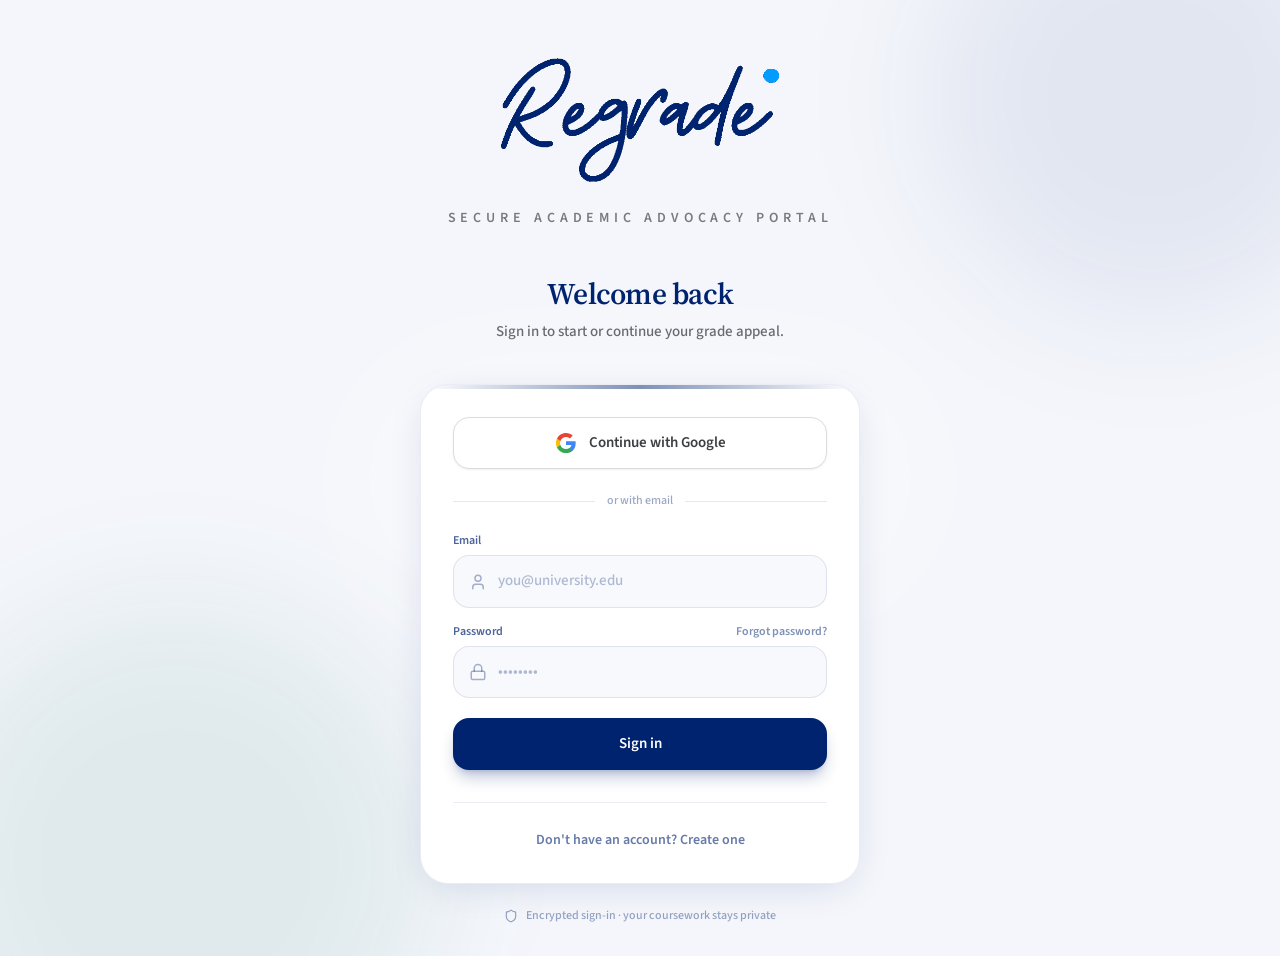
==== app/index.html @ b5bdaad6 "Deploy marketing site and app from Regrade_True (2026-06-03T03:43:25Z)" ====
<!doctype html>
<html lang="en">
  <head>
    <meta charset="UTF-8" />
    <meta name="viewport" content="width=device-width, initial-scale=1.0, viewport-fit=cover" />
    <meta name="theme-color" content="#0a1628" />
    <meta name="description" content="Regrade — upload graded work, analyze your appeal, and draft a professional grade appeal." />
    <link rel="icon" type="image/png" href="/favicon.png" />
    <link rel="apple-touch-icon" href="/apple-touch-icon.png" />
    <link rel="preconnect" href="https://fonts.googleapis.com" />
    <link rel="preconnect" href="https://fonts.gstatic.com" crossorigin />
    <title>Regrade App</title>
    <script type="module" crossorigin src="/assets/app-DPQEbxIW.js"></script>
    <link rel="modulepreload" crossorigin href="/assets/index.esm-BI2hndO1.js">
    <link rel="stylesheet" crossorigin href="/assets/app-drBRcx8N.css">
  </head>
  <body>
    <div id="root">
      <p style="margin: 24px; font-family: system-ui, sans-serif; color: #333">Loading Regrade…</p>
    </div>
  </body>
</html>
---- assets/app-drBRcx8N.css ----
@import"https://fonts.googleapis.com/css2?family=Source+Sans+3:ital,wght@0,400;0,500;0,600;0,700;1,400;1,500&family=Source+Serif+4:ital,wght@0,400;0,500;0,600;0,700;1,400;1,500&display=swap";/*! tailwindcss v4.2.4 | MIT License | https://tailwindcss.com */@layer properties{@supports ((-webkit-hyphens:none) and (not (margin-trim:inline))) or ((-moz-orient:inline) and (not (color:rgb(from red r g b)))){*,:before,:after,::backdrop{--tw-translate-x:0;--tw-translate-y:0;--tw-translate-z:0;--tw-scale-x:1;--tw-scale-y:1;--tw-scale-z:1;--tw-rotate-x:initial;--tw-rotate-y:initial;--tw-rotate-z:initial;--tw-skew-x:initial;--tw-skew-y:initial;--tw-space-y-reverse:0;--tw-divide-y-reverse:0;--tw-border-style:solid;--tw-gradient-position:initial;--tw-gradient-from:#0000;--tw-gradient-via:#0000;--tw-gradient-to:#0000;--tw-gradient-stops:initial;--tw-gradient-via-stops:initial;--tw-gradient-from-position:0%;--tw-gradient-via-position:50%;--tw-gradient-to-position:100%;--tw-leading:initial;--tw-font-weight:initial;--tw-tracking:initial;--tw-shadow:0 0 #0000;--tw-shadow-color:initial;--tw-shadow-alpha:100%;--tw-inset-shadow:0 0 #0000;--tw-inset-shadow-color:initial;--tw-inset-shadow-alpha:100%;--tw-ring-color:initial;--tw-ring-shadow:0 0 #0000;--tw-inset-ring-color:initial;--tw-inset-ring-shadow:0 0 #0000;--tw-ring-inset:initial;--tw-ring-offset-width:0px;--tw-ring-offset-color:#fff;--tw-ring-offset-shadow:0 0 #0000;--tw-blur:initial;--tw-brightness:initial;--tw-contrast:initial;--tw-grayscale:initial;--tw-hue-rotate:initial;--tw-invert:initial;--tw-opacity:initial;--tw-saturate:initial;--tw-sepia:initial;--tw-drop-shadow:initial;--tw-drop-shadow-color:initial;--tw-drop-shadow-alpha:100%;--tw-drop-shadow-size:initial;--tw-backdrop-blur:initial;--tw-backdrop-brightness:initial;--tw-backdrop-contrast:initial;--tw-backdrop-grayscale:initial;--tw-backdrop-hue-rotate:initial;--tw-backdrop-invert:initial;--tw-backdrop-opacity:initial;--tw-backdrop-saturate:initial;--tw-backdrop-sepia:initial;--tw-duration:initial}}}@layer theme{:root,:host{--font-sans:"Source Sans 3", "IBM Plex Sans", ui-sans-serif, system-ui, sans-serif;--font-serif:"Source Serif 4", "Source Sans 3", ui-serif, Georgia, serif;--font-mono:ui-monospace, SFMono-Regular, Menlo, Monaco, Consolas, "Liberation Mono", "Courier New", monospace;--color-red-50:oklch(97.1% .013 17.38);--color-red-100:oklch(93.6% .032 17.717);--color-red-500:oklch(63.7% .237 25.331);--color-red-600:oklch(57.7% .245 27.325);--color-red-700:oklch(50.5% .213 27.518);--color-red-900:oklch(39.6% .141 25.723);--color-amber-50:oklch(98.7% .022 95.277);--color-amber-100:oklch(96.2% .059 95.617);--color-amber-200:oklch(92.4% .12 95.746);--color-amber-400:oklch(82.8% .189 84.429);--color-amber-700:oklch(55.5% .163 48.998);--color-amber-800:oklch(47.3% .137 46.201);--color-amber-950:oklch(27.9% .077 45.635);--color-green-500:oklch(72.3% .219 149.579);--color-green-700:oklch(52.7% .154 150.069);--color-emerald-50:oklch(97.9% .021 166.113);--color-emerald-100:oklch(95% .052 163.051);--color-emerald-600:oklch(59.6% .145 163.225);--color-emerald-800:oklch(43.2% .095 166.913);--color-sky-500:oklch(68.5% .169 237.323);--color-blue-600:oklch(54.6% .245 262.881);--color-violet-600:oklch(54.1% .281 293.009);--color-purple-500:oklch(62.7% .265 303.9);--color-black:#000;--color-white:#fff;--spacing:.25rem;--container-sm:24rem;--container-md:28rem;--container-lg:32rem;--container-xl:36rem;--container-2xl:42rem;--container-3xl:48rem;--container-4xl:56rem;--container-5xl:64rem;--container-6xl:72rem;--container-7xl:80rem;--text-xs:.75rem;--text-xs--line-height:calc(1 / .75);--text-sm:.875rem;--text-sm--line-height:calc(1.25 / .875);--text-base:1rem;--text-base--line-height: 1.5 ;--text-lg:1.125rem;--text-lg--line-height:calc(1.75 / 1.125);--text-xl:1.25rem;--text-xl--line-height:calc(1.75 / 1.25);--text-2xl:1.5rem;--text-2xl--line-height:calc(2 / 1.5);--text-3xl:1.875rem;--text-3xl--line-height: 1.2 ;--text-4xl:2.25rem;--text-4xl--line-height:calc(2.5 / 2.25);--text-5xl:3rem;--text-5xl--line-height:1;--text-6xl:3.75rem;--text-6xl--line-height:1;--text-7xl:4.5rem;--text-7xl--line-height:1;--text-8xl:6rem;--text-8xl--line-height:1;--text-9xl:8rem;--text-9xl--line-height:1;--font-weight-normal:400;--font-weight-medium:500;--font-weight-semibold:600;--font-weight-bold:700;--font-weight-black:900;--tracking-tighter:-.05em;--tracking-tight:-.025em;--tracking-wide:.025em;--tracking-wider:.05em;--tracking-widest:.1em;--leading-tight:1.25;--leading-snug:1.375;--leading-relaxed:1.625;--radius-sm:.25rem;--radius-md:.375rem;--radius-lg:.5rem;--radius-xl:1rem;--radius-2xl:1.5rem;--radius-3xl:2.25rem;--animate-spin:spin 1s linear infinite;--animate-pulse:pulse 2s cubic-bezier(.4, 0, .6, 1) infinite;--animate-bounce:bounce 1s infinite;--blur-sm:8px;--blur-xl:24px;--blur-2xl:40px;--blur-3xl:64px;--default-transition-duration:.15s;--default-transition-timing-function:cubic-bezier(.4, 0, .2, 1);--default-font-family:var(--font-sans);--default-mono-font-family:var(--font-mono);--color-primary:#00236f;--color-secondary:#006c49;--color-surface:#fdfcf7;--color-on-surface:#1a1c1e;--color-on-surface-variant:#44474e}}@layer base{*,:after,:before,::backdrop{box-sizing:border-box;border:0 solid;margin:0;padding:0}::file-selector-button{box-sizing:border-box;border:0 solid;margin:0;padding:0}html,:host{-webkit-text-size-adjust:100%;-moz-tab-size:4;-o-tab-size:4;tab-size:4;line-height:1.5;font-family:var(--default-font-family,ui-sans-serif, system-ui, sans-serif, "Apple Color Emoji", "Segoe UI Emoji", "Segoe UI Symbol", "Noto Color Emoji");font-feature-settings:var(--default-font-feature-settings,normal);font-variation-settings:var(--default-font-variation-settings,normal);-webkit-tap-highlight-color:transparent}hr{height:0;color:inherit;border-top-width:1px}abbr:where([title]){-webkit-text-decoration:underline dotted;text-decoration:underline dotted}h1,h2,h3,h4,h5,h6{font-size:inherit;font-weight:inherit}a{color:inherit;-webkit-text-decoration:inherit;text-decoration:inherit}b,strong{font-weight:bolder}code,kbd,samp,pre{font-family:var(--default-mono-font-family,ui-monospace, SFMono-Regular, Menlo, Monaco, Consolas, "Liberation Mono", "Courier New", monospace);font-feature-settings:var(--default-mono-font-feature-settings,normal);font-variation-settings:var(--default-mono-font-variation-settings,normal);font-size:1em}small{font-size:80%}sub,sup{vertical-align:baseline;font-size:75%;line-height:0;position:relative}sub{bottom:-.25em}sup{top:-.5em}table{text-indent:0;border-color:inherit;border-collapse:collapse}:-moz-focusring{outline:auto}progress{vertical-align:baseline}summary{display:list-item}ol,ul,menu{list-style:none}img,svg,video,canvas,audio,iframe,embed,object{vertical-align:middle;display:block}img,video{max-width:100%;height:auto}button,input,select,optgroup,textarea{font:inherit;font-feature-settings:inherit;font-variation-settings:inherit;letter-spacing:inherit;color:inherit;opacity:1;background-color:#0000;border-radius:0}::file-selector-button{font:inherit;font-feature-settings:inherit;font-variation-settings:inherit;letter-spacing:inherit;color:inherit;opacity:1;background-color:#0000;border-radius:0}:where(select:is([multiple],[size])) optgroup{font-weight:bolder}:where(select:is([multiple],[size])) optgroup option{padding-inline-start:20px}::file-selector-button{margin-inline-end:4px}::-moz-placeholder{opacity:1}::placeholder{opacity:1}@supports (not (-webkit-appearance:-apple-pay-button)) or (contain-intrinsic-size:1px){::-moz-placeholder{color:currentColor}::placeholder{color:currentColor}@supports (color:color-mix(in lab,red,red)){::-moz-placeholder{color:color-mix(in oklab,currentcolor 50%,transparent)}::placeholder{color:color-mix(in oklab,currentcolor 50%,transparent)}}}textarea{resize:vertical}::-webkit-search-decoration{-webkit-appearance:none}::-webkit-date-and-time-value{min-height:1lh;text-align:inherit}::-webkit-datetime-edit{display:inline-flex}::-webkit-datetime-edit-fields-wrapper{padding:0}::-webkit-datetime-edit{padding-block:0}::-webkit-datetime-edit-year-field{padding-block:0}::-webkit-datetime-edit-month-field{padding-block:0}::-webkit-datetime-edit-day-field{padding-block:0}::-webkit-datetime-edit-hour-field{padding-block:0}::-webkit-datetime-edit-minute-field{padding-block:0}::-webkit-datetime-edit-second-field{padding-block:0}::-webkit-datetime-edit-millisecond-field{padding-block:0}::-webkit-datetime-edit-meridiem-field{padding-block:0}::-webkit-calendar-picker-indicator{line-height:1}:-moz-ui-invalid{box-shadow:none}button,input:where([type=button],[type=reset],[type=submit]){-webkit-appearance:button;-moz-appearance:button;appearance:button}::file-selector-button{-webkit-appearance:button;-moz-appearance:button;appearance:button}::-webkit-inner-spin-button{height:auto}::-webkit-outer-spin-button{height:auto}[hidden]:where(:not([hidden=until-found])){display:none!important}body{background-color:var(--color-surface);font-family:var(--font-sans);--tw-font-weight:var(--font-weight-medium);font-size:15px;font-weight:var(--font-weight-medium);color:var(--color-on-surface);-webkit-font-smoothing:antialiased;-moz-osx-font-smoothing:grayscale}body ::-moz-selection{background-color:#00236f1a}body ::selection{background-color:#00236f1a}@supports (color:color-mix(in lab,red,red)){body ::-moz-selection{background-color:color-mix(in oklab,var(--color-primary) 10%,transparent)}body ::selection{background-color:color-mix(in oklab,var(--color-primary) 10%,transparent)}}body::-moz-selection{background-color:#00236f1a}body::selection{background-color:#00236f1a}@supports (color:color-mix(in lab,red,red)){body::-moz-selection{background-color:color-mix(in oklab,var(--color-primary) 10%,transparent)}body::selection{background-color:color-mix(in oklab,var(--color-primary) 10%,transparent)}}@media(min-width:40rem){body{font-size:var(--text-base);line-height:var(--tw-leading,var(--text-base--line-height))}}body{font-feature-settings:"kern" 1,"liga" 1}h1,h2,h3,h4,h5,h6{font-family:var(--font-serif);--tw-font-weight:var(--font-weight-semibold);font-weight:var(--font-weight-semibold);--tw-tracking:var(--tracking-tight);letter-spacing:var(--tracking-tight);color:var(--color-primary);font-feature-settings:"kern" 1,"liga" 1,"lnum" 1}strong{--tw-font-weight:var(--font-weight-semibold);font-weight:var(--font-weight-semibold)}}@layer components{.glass-panel{border-style:var(--tw-border-style);border-width:1px;border-color:#00236f0d}@supports (color:color-mix(in lab,red,red)){.glass-panel{border-color:color-mix(in oklab,var(--color-primary) 5%,transparent)}}.glass-panel{background-color:#fffc}@supports (color:color-mix(in lab,red,red)){.glass-panel{background-color:color-mix(in oklab,var(--color-white) 80%,transparent)}}.glass-panel{--tw-shadow:0 8px 32px -4px var(--tw-shadow-color,#00236f14);box-shadow:var(--tw-inset-shadow),var(--tw-inset-ring-shadow),var(--tw-ring-offset-shadow),var(--tw-ring-shadow),var(--tw-shadow);--tw-backdrop-blur:blur(var(--blur-2xl));-webkit-backdrop-filter:var(--tw-backdrop-blur,) var(--tw-backdrop-brightness,) var(--tw-backdrop-contrast,) var(--tw-backdrop-grayscale,) var(--tw-backdrop-hue-rotate,) var(--tw-backdrop-invert,) var(--tw-backdrop-opacity,) var(--tw-backdrop-saturate,) var(--tw-backdrop-sepia,);backdrop-filter:var(--tw-backdrop-blur,) var(--tw-backdrop-brightness,) var(--tw-backdrop-contrast,) var(--tw-backdrop-grayscale,) var(--tw-backdrop-hue-rotate,) var(--tw-backdrop-invert,) var(--tw-backdrop-opacity,) var(--tw-backdrop-saturate,) var(--tw-backdrop-sepia,)}.institutional-border{border-block-style:var(--tw-border-style);border-block-width:1px;border-color:color-mix(in oklab,var(--color-primary) 10%,transparent);--tw-gradient-position:to right in oklab;background-image:linear-gradient(var(--tw-gradient-stops));--tw-gradient-from:transparent;--tw-gradient-via:color-mix(in oklab, var(--color-primary) 5%, transparent);--tw-gradient-via-stops:var(--tw-gradient-position), var(--tw-gradient-from) var(--tw-gradient-from-position), var(--tw-gradient-via) var(--tw-gradient-via-position), var(--tw-gradient-to) var(--tw-gradient-to-position);--tw-gradient-stops:var(--tw-gradient-via-stops,var(--tw-gradient-position), var(--tw-gradient-from) var(--tw-gradient-from-position), var(--tw-gradient-to) var(--tw-gradient-to-position));--tw-gradient-to:transparent}.paper-texture{background-image:url("data:image/svg+xml,%3Csvg xmlns='http://www.w3.org/2000/svg' width='100' height='100' viewBox='0 0 100 100'%3E%3Cfilter id='noise'%3E%3CfeTurbulence type='fractalNoise' baseFrequency='0.8' numOctaves='3' stitchTiles='stitch'/%3E%3C/filter%3E%3Crect width='100' height='100' filter='url(%23noise)' opacity='0.02'/%3E%3C/svg%3E")}.type-label{font-family:var(--font-sans);--tw-font-weight:var(--font-weight-semibold);font-weight:var(--font-weight-semibold);--tw-tracking:.22em;letter-spacing:.22em;color:#00236f8c}@supports (color:color-mix(in lab,red,red)){.type-label{color:color-mix(in oklab,var(--color-primary) 55%,transparent)}}.type-label{text-transform:uppercase}.type-display{font-family:var(--font-serif);--tw-font-weight:var(--font-weight-semibold);font-weight:var(--font-weight-semibold);--tw-tracking:var(--tracking-tight);letter-spacing:var(--tracking-tight);color:var(--color-primary)}.type-body{font-family:var(--font-sans);--tw-leading:var(--leading-relaxed);line-height:var(--leading-relaxed);--tw-font-weight:var(--font-weight-medium);font-weight:var(--font-weight-medium);color:var(--color-on-surface-variant)}.type-headline{font-family:var(--font-serif);--tw-font-weight:var(--font-weight-semibold);font-weight:var(--font-weight-semibold);--tw-tracking:var(--tracking-tight);letter-spacing:var(--tracking-tight);color:var(--color-primary)}}@layer utilities{.pointer-events-none{pointer-events:none}.visible{visibility:visible}.absolute{position:absolute}.fixed{position:fixed}.relative{position:relative}.static{position:static}.sticky{position:sticky}.inset-0{inset:calc(var(--spacing) * 0)}.inset-x-0{inset-inline:calc(var(--spacing) * 0)}.start{inset-inline-start:var(--spacing)}.end{inset-inline-end:var(--spacing)}.-top-24{top:calc(var(--spacing) * -24)}.-top-32{top:calc(var(--spacing) * -32)}.-top-40{top:calc(var(--spacing) * -40)}.-top-\[6px\]{top:-6px}.top-0{top:calc(var(--spacing) * 0)}.top-1{top:calc(var(--spacing) * 1)}.top-1\.5{top:calc(var(--spacing) * 1.5)}.top-1\/2{top:50%}.top-4{top:calc(var(--spacing) * 4)}.top-24{top:calc(var(--spacing) * 24)}.top-28{top:calc(var(--spacing) * 28)}.-right-2{right:calc(var(--spacing) * -2)}.-right-4{right:calc(var(--spacing) * -4)}.-right-24{right:calc(var(--spacing) * -24)}.-right-40{right:calc(var(--spacing) * -40)}.right-0{right:calc(var(--spacing) * 0)}.right-2{right:calc(var(--spacing) * 2)}.right-4{right:calc(var(--spacing) * 4)}.right-6{right:calc(var(--spacing) * 6)}.-bottom-1{bottom:calc(var(--spacing) * -1)}.-bottom-4{bottom:calc(var(--spacing) * -4)}.-bottom-16{bottom:calc(var(--spacing) * -16)}.-bottom-40{bottom:calc(var(--spacing) * -40)}.bottom-0{bottom:calc(var(--spacing) * 0)}.bottom-4{bottom:calc(var(--spacing) * 4)}.bottom-6{bottom:calc(var(--spacing) * 6)}.bottom-16{bottom:calc(var(--spacing) * 16)}.bottom-24{bottom:calc(var(--spacing) * 24)}.-left-16{left:calc(var(--spacing) * -16)}.-left-20{left:calc(var(--spacing) * -20)}.-left-\[43px\]{left:-43px}.-left-\[76px\]{left:-76px}.left-0{left:calc(var(--spacing) * 0)}.left-1\/2{left:50%}.left-4{left:calc(var(--spacing) * 4)}.left-6{left:calc(var(--spacing) * 6)}.left-\[-32px\]{left:-32px}.left-\[15px\]{left:15px}.-z-0{z-index:-0}.z-10{z-index:10}.z-20{z-index:20}.z-40{z-index:40}.z-50{z-index:50}.container{width:100%}@media(min-width:40rem){.container{max-width:40rem}}@media(min-width:48rem){.container{max-width:48rem}}@media(min-width:64rem){.container{max-width:64rem}}@media(min-width:80rem){.container{max-width:80rem}}@media(min-width:96rem){.container{max-width:96rem}}.-mx-2{margin-inline:calc(var(--spacing) * -2)}.mx-1{margin-inline:calc(var(--spacing) * 1)}.mx-auto{margin-inline:auto}.mt-0\.5{margin-top:calc(var(--spacing) * .5)}.mt-1{margin-top:calc(var(--spacing) * 1)}.mt-2{margin-top:calc(var(--spacing) * 2)}.mt-3{margin-top:calc(var(--spacing) * 3)}.mt-4{margin-top:calc(var(--spacing) * 4)}.mt-6{margin-top:calc(var(--spacing) * 6)}.mt-8{margin-top:calc(var(--spacing) * 8)}.mt-16{margin-top:calc(var(--spacing) * 16)}.mt-24{margin-top:calc(var(--spacing) * 24)}.mt-\[1px\]{margin-top:1px}.mb-0\.5{margin-bottom:calc(var(--spacing) * .5)}.mb-1{margin-bottom:calc(var(--spacing) * 1)}.mb-1\.5{margin-bottom:calc(var(--spacing) * 1.5)}.mb-2{margin-bottom:calc(var(--spacing) * 2)}.mb-3{margin-bottom:calc(var(--spacing) * 3)}.mb-4{margin-bottom:calc(var(--spacing) * 4)}.mb-5{margin-bottom:calc(var(--spacing) * 5)}.mb-6{margin-bottom:calc(var(--spacing) * 6)}.mb-8{margin-bottom:calc(var(--spacing) * 8)}.mb-10{margin-bottom:calc(var(--spacing) * 10)}.mb-16{margin-bottom:calc(var(--spacing) * 16)}.mb-20{margin-bottom:calc(var(--spacing) * 20)}.-ml-1{margin-left:calc(var(--spacing) * -1)}.-ml-2{margin-left:calc(var(--spacing) * -2)}.ml-1{margin-left:calc(var(--spacing) * 1)}.ml-4{margin-left:calc(var(--spacing) * 4)}.ml-8{margin-left:calc(var(--spacing) * 8)}.block{display:block}.contents{display:contents}.flex{display:flex}.grid{display:grid}.hidden{display:none}.inline{display:inline}.inline-block{display:inline-block}.inline-flex{display:inline-flex}.table{display:table}.aspect-\[2\/1\]{aspect-ratio:2}.aspect-\[4\/3\]{aspect-ratio:4/3}.h-0\.5{height:calc(var(--spacing) * .5)}.h-1{height:calc(var(--spacing) * 1)}.h-1\.5{height:calc(var(--spacing) * 1.5)}.h-2{height:calc(var(--spacing) * 2)}.h-4{height:calc(var(--spacing) * 4)}.h-5{height:calc(var(--spacing) * 5)}.h-6{height:calc(var(--spacing) * 6)}.h-7{height:calc(var(--spacing) * 7)}.h-8{height:calc(var(--spacing) * 8)}.h-9{height:calc(var(--spacing) * 9)}.h-11{height:calc(var(--spacing) * 11)}.h-12{height:calc(var(--spacing) * 12)}.h-14{height:calc(var(--spacing) * 14)}.h-40{height:calc(var(--spacing) * 40)}.h-48{height:calc(var(--spacing) * 48)}.h-56{height:calc(var(--spacing) * 56)}.h-64{height:calc(var(--spacing) * 64)}.h-\[4px\]{height:4px}.h-\[28rem\]{height:28rem}.h-\[32rem\]{height:32rem}.h-\[44rem\]{height:44rem}.h-\[100dvh\]{height:100dvh}.h-auto{height:auto}.h-fit{height:-moz-fit-content;height:fit-content}.h-full{height:100%}.h-px{height:1px}.max-h-32{max-height:calc(var(--spacing) * 32)}.max-h-48{max-height:calc(var(--spacing) * 48)}.max-h-56{max-height:calc(var(--spacing) * 56)}.min-h-0{min-height:calc(var(--spacing) * 0)}.min-h-\[3\.25rem\]{min-height:3.25rem}.min-h-\[4\.75rem\]{min-height:4.75rem}.min-h-\[44px\]{min-height:44px}.min-h-\[52px\]{min-height:52px}.min-h-\[1200px\]{min-height:1200px}.min-h-screen{min-height:100vh}.w-1\.5{width:calc(var(--spacing) * 1.5)}.w-1\/2{width:50%}.w-2{width:calc(var(--spacing) * 2)}.w-4{width:calc(var(--spacing) * 4)}.w-5{width:calc(var(--spacing) * 5)}.w-6{width:calc(var(--spacing) * 6)}.w-7{width:calc(var(--spacing) * 7)}.w-8{width:calc(var(--spacing) * 8)}.w-9{width:calc(var(--spacing) * 9)}.w-11{width:calc(var(--spacing) * 11)}.w-12{width:calc(var(--spacing) * 12)}.w-32{width:calc(var(--spacing) * 32)}.w-48{width:calc(var(--spacing) * 48)}.w-56{width:calc(var(--spacing) * 56)}.w-64{width:calc(var(--spacing) * 64)}.w-\[1px\]{width:1px}.w-\[2px\]{width:2px}.w-\[20rem\]{width:20rem}.w-\[28rem\]{width:28rem}.w-\[32rem\]{width:32rem}.w-\[44px\]{width:44px}.w-\[44rem\]{width:44rem}.w-\[60\%\]{width:60%}.w-\[min\(100\%\,36rem\)\]{width:min(100%,36rem)}.w-auto{width:auto}.w-full{width:100%}.w-px{width:1px}.max-w-2xl{max-width:var(--container-2xl)}.max-w-3xl{max-width:var(--container-3xl)}.max-w-4xl{max-width:var(--container-4xl)}.max-w-5xl{max-width:var(--container-5xl)}.max-w-6xl{max-width:var(--container-6xl)}.max-w-7xl{max-width:var(--container-7xl)}.max-w-\[88\%\]{max-width:88%}.max-w-\[440px\]{max-width:440px}.max-w-\[min\(100\%\,24rem\)\]{max-width:min(100%,24rem)}.max-w-\[min\(100\%\,40rem\)\]{max-width:min(100%,40rem)}.max-w-full{max-width:100%}.max-w-lg{max-width:var(--container-lg)}.max-w-md{max-width:var(--container-md)}.max-w-sm{max-width:var(--container-sm)}.max-w-xl{max-width:var(--container-xl)}.min-w-0{min-width:calc(var(--spacing) * 0)}.min-w-\[44px\]{min-width:44px}.min-w-\[70px\]{min-width:70px}.min-w-max{min-width:-moz-max-content;min-width:max-content}.flex-1{flex:1}.flex-shrink-0{flex-shrink:0}.shrink{flex-shrink:1}.shrink-0{flex-shrink:0}.flex-grow,.grow{flex-grow:1}.-translate-x-1\/2{--tw-translate-x: -50% ;translate:var(--tw-translate-x) var(--tw-translate-y)}.-translate-y-1\/2{--tw-translate-y: -50% ;translate:var(--tw-translate-x) var(--tw-translate-y)}.translate-y-\[-2px\]{--tw-translate-y:-2px;translate:var(--tw-translate-x) var(--tw-translate-y)}.scale-110{--tw-scale-x:110%;--tw-scale-y:110%;--tw-scale-z:110%;scale:var(--tw-scale-x) var(--tw-scale-y)}.scale-150{--tw-scale-x:150%;--tw-scale-y:150%;--tw-scale-z:150%;scale:var(--tw-scale-x) var(--tw-scale-y)}.rotate-180{rotate:180deg}.transform{transform:var(--tw-rotate-x,) var(--tw-rotate-y,) var(--tw-rotate-z,) var(--tw-skew-x,) var(--tw-skew-y,)}.animate-bounce{animation:var(--animate-bounce)}.animate-pulse{animation:var(--animate-pulse)}.animate-spin{animation:var(--animate-spin)}.cursor-pointer{cursor:pointer}.resize{resize:both}.resize-y{resize:vertical}.list-inside{list-style-position:inside}.list-decimal{list-style-type:decimal}.list-disc{list-style-type:disc}.list-none{list-style-type:none}.grid-cols-1{grid-template-columns:repeat(1,minmax(0,1fr))}.grid-cols-2{grid-template-columns:repeat(2,minmax(0,1fr))}.flex-col{flex-direction:column}.flex-wrap{flex-wrap:wrap}.\!items-center{align-items:center!important}.items-baseline{align-items:baseline}.items-center{align-items:center}.items-end{align-items:flex-end}.items-start{align-items:flex-start}.items-stretch{align-items:stretch}.justify-around{justify-content:space-around}.justify-between{justify-content:space-between}.justify-center{justify-content:center}.justify-end{justify-content:flex-end}.gap-1{gap:calc(var(--spacing) * 1)}.gap-1\.5{gap:calc(var(--spacing) * 1.5)}.gap-2{gap:calc(var(--spacing) * 2)}.gap-3{gap:calc(var(--spacing) * 3)}.gap-4{gap:calc(var(--spacing) * 4)}.gap-6{gap:calc(var(--spacing) * 6)}.gap-8{gap:calc(var(--spacing) * 8)}.gap-10{gap:calc(var(--spacing) * 10)}.gap-12{gap:calc(var(--spacing) * 12)}.gap-16{gap:calc(var(--spacing) * 16)}.gap-20{gap:calc(var(--spacing) * 20)}.gap-24{gap:calc(var(--spacing) * 24)}:where(.space-y-1>:not(:last-child)){--tw-space-y-reverse:0;margin-block-start:calc(calc(var(--spacing) * 1) * var(--tw-space-y-reverse));margin-block-end:calc(calc(var(--spacing) * 1) * calc(1 - var(--tw-space-y-reverse)))}:where(.space-y-2>:not(:last-child)){--tw-space-y-reverse:0;margin-block-start:calc(calc(var(--spacing) * 2) * var(--tw-space-y-reverse));margin-block-end:calc(calc(var(--spacing) * 2) * calc(1 - var(--tw-space-y-reverse)))}:where(.space-y-3>:not(:last-child)){--tw-space-y-reverse:0;margin-block-start:calc(calc(var(--spacing) * 3) * var(--tw-space-y-reverse));margin-block-end:calc(calc(var(--spacing) * 3) * calc(1 - var(--tw-space-y-reverse)))}:where(.space-y-4>:not(:last-child)){--tw-space-y-reverse:0;margin-block-start:calc(calc(var(--spacing) * 4) * var(--tw-space-y-reverse));margin-block-end:calc(calc(var(--spacing) * 4) * calc(1 - var(--tw-space-y-reverse)))}:where(.space-y-5>:not(:last-child)){--tw-space-y-reverse:0;margin-block-start:calc(calc(var(--spacing) * 5) * var(--tw-space-y-reverse));margin-block-end:calc(calc(var(--spacing) * 5) * calc(1 - var(--tw-space-y-reverse)))}:where(.space-y-6>:not(:last-child)){--tw-space-y-reverse:0;margin-block-start:calc(calc(var(--spacing) * 6) * var(--tw-space-y-reverse));margin-block-end:calc(calc(var(--spacing) * 6) * calc(1 - var(--tw-space-y-reverse)))}:where(.space-y-7>:not(:last-child)){--tw-space-y-reverse:0;margin-block-start:calc(calc(var(--spacing) * 7) * var(--tw-space-y-reverse));margin-block-end:calc(calc(var(--spacing) * 7) * calc(1 - var(--tw-space-y-reverse)))}:where(.space-y-8>:not(:last-child)){--tw-space-y-reverse:0;margin-block-start:calc(calc(var(--spacing) * 8) * var(--tw-space-y-reverse));margin-block-end:calc(calc(var(--spacing) * 8) * calc(1 - var(--tw-space-y-reverse)))}:where(.space-y-10>:not(:last-child)){--tw-space-y-reverse:0;margin-block-start:calc(calc(var(--spacing) * 10) * var(--tw-space-y-reverse));margin-block-end:calc(calc(var(--spacing) * 10) * calc(1 - var(--tw-space-y-reverse)))}:where(.space-y-12>:not(:last-child)){--tw-space-y-reverse:0;margin-block-start:calc(calc(var(--spacing) * 12) * var(--tw-space-y-reverse));margin-block-end:calc(calc(var(--spacing) * 12) * calc(1 - var(--tw-space-y-reverse)))}:where(.space-y-16>:not(:last-child)){--tw-space-y-reverse:0;margin-block-start:calc(calc(var(--spacing) * 16) * var(--tw-space-y-reverse));margin-block-end:calc(calc(var(--spacing) * 16) * calc(1 - var(--tw-space-y-reverse)))}:where(.space-y-24>:not(:last-child)){--tw-space-y-reverse:0;margin-block-start:calc(calc(var(--spacing) * 24) * var(--tw-space-y-reverse));margin-block-end:calc(calc(var(--spacing) * 24) * calc(1 - var(--tw-space-y-reverse)))}:where(.space-y-32>:not(:last-child)){--tw-space-y-reverse:0;margin-block-start:calc(calc(var(--spacing) * 32) * var(--tw-space-y-reverse));margin-block-end:calc(calc(var(--spacing) * 32) * calc(1 - var(--tw-space-y-reverse)))}:where(.divide-y>:not(:last-child)){--tw-divide-y-reverse:0;border-bottom-style:var(--tw-border-style);border-top-style:var(--tw-border-style);border-top-width:calc(1px * var(--tw-divide-y-reverse));border-bottom-width:calc(1px * calc(1 - var(--tw-divide-y-reverse)))}:where(.divide-primary\/5>:not(:last-child)){border-color:#00236f0d}@supports (color:color-mix(in lab,red,red)){:where(.divide-primary\/5>:not(:last-child)){border-color:color-mix(in oklab,var(--color-primary) 5%,transparent)}}:where(.divide-primary\/10>:not(:last-child)){border-color:#00236f1a}@supports (color:color-mix(in lab,red,red)){:where(.divide-primary\/10>:not(:last-child)){border-color:color-mix(in oklab,var(--color-primary) 10%,transparent)}}.self-start{align-self:flex-start}.truncate{text-overflow:ellipsis;white-space:nowrap;overflow:hidden}.overflow-hidden{overflow:hidden}.overflow-x-auto{overflow-x:auto}.overflow-y-auto{overflow-y:auto}.overscroll-contain{overscroll-behavior:contain}.rounded{border-radius:.25rem}.rounded-2xl{border-radius:var(--radius-2xl)}.rounded-3xl{border-radius:var(--radius-3xl)}.rounded-\[1\.25rem\]{border-radius:1.25rem}.rounded-\[1\.75rem\]{border-radius:1.75rem}.rounded-\[2\.5rem\]{border-radius:2.5rem}.rounded-\[2rem\]{border-radius:2rem}.rounded-\[3\.5rem\]{border-radius:3.5rem}.rounded-\[3rem\]{border-radius:3rem}.rounded-\[4rem\]{border-radius:4rem}.rounded-\[5rem\]{border-radius:5rem}.rounded-full{border-radius:3.40282e38px}.rounded-lg{border-radius:var(--radius-lg)}.rounded-sm{border-radius:var(--radius-sm)}.rounded-xl{border-radius:var(--radius-xl)}.rounded-br-md{border-bottom-right-radius:var(--radius-md)}.border{border-style:var(--tw-border-style);border-width:1px}.border-2{border-style:var(--tw-border-style);border-width:2px}.border-4{border-style:var(--tw-border-style);border-width:4px}.border-t{border-top-style:var(--tw-border-style);border-top-width:1px}.border-b{border-bottom-style:var(--tw-border-style);border-bottom-width:1px}.border-b-2{border-bottom-style:var(--tw-border-style);border-bottom-width:2px}.border-l{border-left-style:var(--tw-border-style);border-left-width:1px}.border-l-4{border-left-style:var(--tw-border-style);border-left-width:4px}.border-dashed{--tw-border-style:dashed;border-style:dashed}.border-\[\#dadce0\]{border-color:#dadce0}.border-amber-200\/60{border-color:#fee68599}@supports (color:color-mix(in lab,red,red)){.border-amber-200\/60{border-color:color-mix(in oklab,var(--color-amber-200) 60%,transparent)}}.border-amber-200\/70{border-color:#fee685b3}@supports (color:color-mix(in lab,red,red)){.border-amber-200\/70{border-color:color-mix(in oklab,var(--color-amber-200) 70%,transparent)}}.border-amber-200\/80{border-color:#fee685cc}@supports (color:color-mix(in lab,red,red)){.border-amber-200\/80{border-color:color-mix(in oklab,var(--color-amber-200) 80%,transparent)}}.border-amber-400\/80{border-color:#fcbb00cc}@supports (color:color-mix(in lab,red,red)){.border-amber-400\/80{border-color:color-mix(in oklab,var(--color-amber-400) 80%,transparent)}}.border-black\/\[0\.06\]{border-color:#0000000f}@supports (color:color-mix(in lab,red,red)){.border-black\/\[0\.06\]{border-color:color-mix(in oklab,var(--color-black) 6%,transparent)}}.border-black\/\[0\.08\]{border-color:#00000014}@supports (color:color-mix(in lab,red,red)){.border-black\/\[0\.08\]{border-color:color-mix(in oklab,var(--color-black) 8%,transparent)}}.border-emerald-100{border-color:var(--color-emerald-100)}.border-green-500\/10{border-color:#00c7581a}@supports (color:color-mix(in lab,red,red)){.border-green-500\/10{border-color:color-mix(in oklab,var(--color-green-500) 10%,transparent)}}.border-green-500\/20{border-color:#00c75833}@supports (color:color-mix(in lab,red,red)){.border-green-500\/20{border-color:color-mix(in oklab,var(--color-green-500) 20%,transparent)}}.border-on-surface-variant\/20{border-color:#44474e33}@supports (color:color-mix(in lab,red,red)){.border-on-surface-variant\/20{border-color:color-mix(in oklab,var(--color-on-surface-variant) 20%,transparent)}}.border-primary{border-color:var(--color-primary)}.border-primary\/5{border-color:#00236f0d}@supports (color:color-mix(in lab,red,red)){.border-primary\/5{border-color:color-mix(in oklab,var(--color-primary) 5%,transparent)}}.border-primary\/8{border-color:#00236f14}@supports (color:color-mix(in lab,red,red)){.border-primary\/8{border-color:color-mix(in oklab,var(--color-primary) 8%,transparent)}}.border-primary\/10{border-color:#00236f1a}@supports (color:color-mix(in lab,red,red)){.border-primary\/10{border-color:color-mix(in oklab,var(--color-primary) 10%,transparent)}}.border-primary\/12{border-color:#00236f1f}@supports (color:color-mix(in lab,red,red)){.border-primary\/12{border-color:color-mix(in oklab,var(--color-primary) 12%,transparent)}}.border-primary\/15{border-color:#00236f26}@supports (color:color-mix(in lab,red,red)){.border-primary\/15{border-color:color-mix(in oklab,var(--color-primary) 15%,transparent)}}.border-primary\/20{border-color:#00236f33}@supports (color:color-mix(in lab,red,red)){.border-primary\/20{border-color:color-mix(in oklab,var(--color-primary) 20%,transparent)}}.border-primary\/25{border-color:#00236f40}@supports (color:color-mix(in lab,red,red)){.border-primary\/25{border-color:color-mix(in oklab,var(--color-primary) 25%,transparent)}}.border-primary\/\[0\.08\]{border-color:#00236f14}@supports (color:color-mix(in lab,red,red)){.border-primary\/\[0\.08\]{border-color:color-mix(in oklab,var(--color-primary) 8%,transparent)}}.border-red-100{border-color:var(--color-red-100)}.border-red-500\/15{border-color:#fb2c3626}@supports (color:color-mix(in lab,red,red)){.border-red-500\/15{border-color:color-mix(in oklab,var(--color-red-500) 15%,transparent)}}.border-red-500\/20{border-color:#fb2c3633}@supports (color:color-mix(in lab,red,red)){.border-red-500\/20{border-color:color-mix(in oklab,var(--color-red-500) 20%,transparent)}}.border-secondary\/20{border-color:#006c4933}@supports (color:color-mix(in lab,red,red)){.border-secondary\/20{border-color:color-mix(in oklab,var(--color-secondary) 20%,transparent)}}.border-secondary\/40{border-color:#006c4966}@supports (color:color-mix(in lab,red,red)){.border-secondary\/40{border-color:color-mix(in oklab,var(--color-secondary) 40%,transparent)}}.border-surface{border-color:var(--color-surface)}.border-transparent{border-color:#0000}.border-white{border-color:var(--color-white)}.border-white\/10{border-color:#ffffff1a}@supports (color:color-mix(in lab,red,red)){.border-white\/10{border-color:color-mix(in oklab,var(--color-white) 10%,transparent)}}.border-white\/20{border-color:#fff3}@supports (color:color-mix(in lab,red,red)){.border-white\/20{border-color:color-mix(in oklab,var(--color-white) 20%,transparent)}}.bg-\[\#0d0d0d\]\/20{background-color:#0d0d0d33}.bg-\[\#19a37b\]{background-color:#19a37b}.bg-\[\#00236f\]{background-color:#00236f}.bg-\[\#735c00\]\/5{background-color:#735c000d}.bg-\[\#001438\]{background-color:#001438}.bg-\[\#f4f6fb\]{background-color:#f4f6fb}.bg-\[\#f7f7f8\]{background-color:#f7f7f8}.bg-\[\#f8f9fc\]{background-color:#f8f9fc}.bg-\[\#fdfcf7\]{background-color:#fdfcf7}.bg-amber-50{background-color:var(--color-amber-50)}.bg-amber-50\/50{background-color:#fffbeb80}@supports (color:color-mix(in lab,red,red)){.bg-amber-50\/50{background-color:color-mix(in oklab,var(--color-amber-50) 50%,transparent)}}.bg-amber-100{background-color:var(--color-amber-100)}.bg-black\/\[0\.03\]{background-color:#00000008}@supports (color:color-mix(in lab,red,red)){.bg-black\/\[0\.03\]{background-color:color-mix(in oklab,var(--color-black) 3%,transparent)}}.bg-emerald-50{background-color:var(--color-emerald-50)}.bg-green-500{background-color:var(--color-green-500)}.bg-green-500\/5{background-color:#00c7580d}@supports (color:color-mix(in lab,red,red)){.bg-green-500\/5{background-color:color-mix(in oklab,var(--color-green-500) 5%,transparent)}}.bg-green-500\/10{background-color:#00c7581a}@supports (color:color-mix(in lab,red,red)){.bg-green-500\/10{background-color:color-mix(in oklab,var(--color-green-500) 10%,transparent)}}.bg-on-surface-variant{background-color:var(--color-on-surface-variant)}.bg-on-surface-variant\/10{background-color:#44474e1a}@supports (color:color-mix(in lab,red,red)){.bg-on-surface-variant\/10{background-color:color-mix(in oklab,var(--color-on-surface-variant) 10%,transparent)}}.bg-primary{background-color:var(--color-primary)}.bg-primary\/5{background-color:#00236f0d}@supports (color:color-mix(in lab,red,red)){.bg-primary\/5{background-color:color-mix(in oklab,var(--color-primary) 5%,transparent)}}.bg-primary\/8{background-color:#00236f14}@supports (color:color-mix(in lab,red,red)){.bg-primary\/8{background-color:color-mix(in oklab,var(--color-primary) 8%,transparent)}}.bg-primary\/10{background-color:#00236f1a}@supports (color:color-mix(in lab,red,red)){.bg-primary\/10{background-color:color-mix(in oklab,var(--color-primary) 10%,transparent)}}.bg-primary\/20{background-color:#00236f33}@supports (color:color-mix(in lab,red,red)){.bg-primary\/20{background-color:color-mix(in oklab,var(--color-primary) 20%,transparent)}}.bg-primary\/40{background-color:#00236f66}@supports (color:color-mix(in lab,red,red)){.bg-primary\/40{background-color:color-mix(in oklab,var(--color-primary) 40%,transparent)}}.bg-primary\/\[0\.02\]{background-color:#00236f05}@supports (color:color-mix(in lab,red,red)){.bg-primary\/\[0\.02\]{background-color:color-mix(in oklab,var(--color-primary) 2%,transparent)}}.bg-primary\/\[0\.03\]{background-color:#00236f08}@supports (color:color-mix(in lab,red,red)){.bg-primary\/\[0\.03\]{background-color:color-mix(in oklab,var(--color-primary) 3%,transparent)}}.bg-primary\/\[0\.04\]{background-color:#00236f0a}@supports (color:color-mix(in lab,red,red)){.bg-primary\/\[0\.04\]{background-color:color-mix(in oklab,var(--color-primary) 4%,transparent)}}.bg-primary\/\[0\.05\]{background-color:#00236f0d}@supports (color:color-mix(in lab,red,red)){.bg-primary\/\[0\.05\]{background-color:color-mix(in oklab,var(--color-primary) 5%,transparent)}}.bg-primary\/\[0\.06\]{background-color:#00236f0f}@supports (color:color-mix(in lab,red,red)){.bg-primary\/\[0\.06\]{background-color:color-mix(in oklab,var(--color-primary) 6%,transparent)}}.bg-primary\/\[0\.07\]{background-color:#00236f12}@supports (color:color-mix(in lab,red,red)){.bg-primary\/\[0\.07\]{background-color:color-mix(in oklab,var(--color-primary) 7%,transparent)}}.bg-red-50{background-color:var(--color-red-50)}.bg-red-500\/5{background-color:#fb2c360d}@supports (color:color-mix(in lab,red,red)){.bg-red-500\/5{background-color:color-mix(in oklab,var(--color-red-500) 5%,transparent)}}.bg-red-500\/10{background-color:#fb2c361a}@supports (color:color-mix(in lab,red,red)){.bg-red-500\/10{background-color:color-mix(in oklab,var(--color-red-500) 10%,transparent)}}.bg-red-500\/\[0\.04\]{background-color:#fb2c360a}@supports (color:color-mix(in lab,red,red)){.bg-red-500\/\[0\.04\]{background-color:color-mix(in oklab,var(--color-red-500) 4%,transparent)}}.bg-secondary{background-color:var(--color-secondary)}.bg-secondary\/5{background-color:#006c490d}@supports (color:color-mix(in lab,red,red)){.bg-secondary\/5{background-color:color-mix(in oklab,var(--color-secondary) 5%,transparent)}}.bg-secondary\/10{background-color:#006c491a}@supports (color:color-mix(in lab,red,red)){.bg-secondary\/10{background-color:color-mix(in oklab,var(--color-secondary) 10%,transparent)}}.bg-secondary\/\[0\.08\]{background-color:#006c4914}@supports (color:color-mix(in lab,red,red)){.bg-secondary\/\[0\.08\]{background-color:color-mix(in oklab,var(--color-secondary) 8%,transparent)}}.bg-surface{background-color:var(--color-surface)}.bg-surface\/50{background-color:#fdfcf780}@supports (color:color-mix(in lab,red,red)){.bg-surface\/50{background-color:color-mix(in oklab,var(--color-surface) 50%,transparent)}}.bg-transparent{background-color:#0000}.bg-white{background-color:var(--color-white)}.bg-white\/5{background-color:#ffffff0d}@supports (color:color-mix(in lab,red,red)){.bg-white\/5{background-color:color-mix(in oklab,var(--color-white) 5%,transparent)}}.bg-white\/10{background-color:#ffffff1a}@supports (color:color-mix(in lab,red,red)){.bg-white\/10{background-color:color-mix(in oklab,var(--color-white) 10%,transparent)}}.bg-white\/15{background-color:#ffffff26}@supports (color:color-mix(in lab,red,red)){.bg-white\/15{background-color:color-mix(in oklab,var(--color-white) 15%,transparent)}}.bg-white\/40{background-color:#fff6}@supports (color:color-mix(in lab,red,red)){.bg-white\/40{background-color:color-mix(in oklab,var(--color-white) 40%,transparent)}}.bg-white\/60{background-color:#fff9}@supports (color:color-mix(in lab,red,red)){.bg-white\/60{background-color:color-mix(in oklab,var(--color-white) 60%,transparent)}}.bg-white\/70{background-color:#ffffffb3}@supports (color:color-mix(in lab,red,red)){.bg-white\/70{background-color:color-mix(in oklab,var(--color-white) 70%,transparent)}}.bg-white\/80{background-color:#fffc}@supports (color:color-mix(in lab,red,red)){.bg-white\/80{background-color:color-mix(in oklab,var(--color-white) 80%,transparent)}}.bg-white\/85{background-color:#ffffffd9}@supports (color:color-mix(in lab,red,red)){.bg-white\/85{background-color:color-mix(in oklab,var(--color-white) 85%,transparent)}}.bg-white\/90{background-color:#ffffffe6}@supports (color:color-mix(in lab,red,red)){.bg-white\/90{background-color:color-mix(in oklab,var(--color-white) 90%,transparent)}}.bg-gradient-to-br{--tw-gradient-position:to bottom right in oklab;background-image:linear-gradient(var(--tw-gradient-stops))}.bg-gradient-to-l{--tw-gradient-position:to left in oklab;background-image:linear-gradient(var(--tw-gradient-stops))}.bg-gradient-to-r{--tw-gradient-position:to right in oklab;background-image:linear-gradient(var(--tw-gradient-stops))}.bg-gradient-to-t{--tw-gradient-position:to top in oklab;background-image:linear-gradient(var(--tw-gradient-stops))}.from-blue-600\/15{--tw-gradient-from:#155dfc26}@supports (color:color-mix(in lab,red,red)){.from-blue-600\/15{--tw-gradient-from:color-mix(in oklab, var(--color-blue-600) 15%, transparent)}}.from-blue-600\/15{--tw-gradient-stops:var(--tw-gradient-via-stops,var(--tw-gradient-position), var(--tw-gradient-from) var(--tw-gradient-from-position), var(--tw-gradient-to) var(--tw-gradient-to-position))}.from-emerald-600\/15{--tw-gradient-from:#00976726}@supports (color:color-mix(in lab,red,red)){.from-emerald-600\/15{--tw-gradient-from:color-mix(in oklab, var(--color-emerald-600) 15%, transparent)}}.from-emerald-600\/15{--tw-gradient-stops:var(--tw-gradient-via-stops,var(--tw-gradient-position), var(--tw-gradient-from) var(--tw-gradient-from-position), var(--tw-gradient-to) var(--tw-gradient-to-position))}.from-primary{--tw-gradient-from:var(--color-primary);--tw-gradient-stops:var(--tw-gradient-via-stops,var(--tw-gradient-position), var(--tw-gradient-from) var(--tw-gradient-from-position), var(--tw-gradient-to) var(--tw-gradient-to-position))}.from-primary\/0{--tw-gradient-from:#0000}@supports (color:color-mix(in lab,red,red)){.from-primary\/0{--tw-gradient-from:color-mix(in oklab, var(--color-primary) 0%, transparent)}}.from-primary\/0{--tw-gradient-stops:var(--tw-gradient-via-stops,var(--tw-gradient-position), var(--tw-gradient-from) var(--tw-gradient-from-position), var(--tw-gradient-to) var(--tw-gradient-to-position))}.from-primary\/15{--tw-gradient-from:#00236f26}@supports (color:color-mix(in lab,red,red)){.from-primary\/15{--tw-gradient-from:color-mix(in oklab, var(--color-primary) 15%, transparent)}}.from-primary\/15{--tw-gradient-stops:var(--tw-gradient-via-stops,var(--tw-gradient-position), var(--tw-gradient-from) var(--tw-gradient-from-position), var(--tw-gradient-to) var(--tw-gradient-to-position))}.from-violet-600\/15{--tw-gradient-from:#7f22fe26}@supports (color:color-mix(in lab,red,red)){.from-violet-600\/15{--tw-gradient-from:color-mix(in oklab, var(--color-violet-600) 15%, transparent)}}.from-violet-600\/15{--tw-gradient-stops:var(--tw-gradient-via-stops,var(--tw-gradient-position), var(--tw-gradient-from) var(--tw-gradient-from-position), var(--tw-gradient-to) var(--tw-gradient-to-position))}.from-white{--tw-gradient-from:var(--color-white);--tw-gradient-stops:var(--tw-gradient-via-stops,var(--tw-gradient-position), var(--tw-gradient-from) var(--tw-gradient-from-position), var(--tw-gradient-to) var(--tw-gradient-to-position))}.from-white\/10{--tw-gradient-from:#ffffff1a}@supports (color:color-mix(in lab,red,red)){.from-white\/10{--tw-gradient-from:color-mix(in oklab, var(--color-white) 10%, transparent)}}.from-white\/10{--tw-gradient-stops:var(--tw-gradient-via-stops,var(--tw-gradient-position), var(--tw-gradient-from) var(--tw-gradient-from-position), var(--tw-gradient-to) var(--tw-gradient-to-position))}.via-green-500\/10{--tw-gradient-via:#00c7581a}@supports (color:color-mix(in lab,red,red)){.via-green-500\/10{--tw-gradient-via:color-mix(in oklab, var(--color-green-500) 10%, transparent)}}.via-green-500\/10{--tw-gradient-via-stops:var(--tw-gradient-position), var(--tw-gradient-from) var(--tw-gradient-from-position), var(--tw-gradient-via) var(--tw-gradient-via-position), var(--tw-gradient-to) var(--tw-gradient-to-position);--tw-gradient-stops:var(--tw-gradient-via-stops)}.via-primary\/5{--tw-gradient-via:#00236f0d}@supports (color:color-mix(in lab,red,red)){.via-primary\/5{--tw-gradient-via:color-mix(in oklab, var(--color-primary) 5%, transparent)}}.via-primary\/5{--tw-gradient-via-stops:var(--tw-gradient-position), var(--tw-gradient-from) var(--tw-gradient-from-position), var(--tw-gradient-via) var(--tw-gradient-via-position), var(--tw-gradient-to) var(--tw-gradient-to-position);--tw-gradient-stops:var(--tw-gradient-via-stops)}.via-primary\/50{--tw-gradient-via:#00236f80}@supports (color:color-mix(in lab,red,red)){.via-primary\/50{--tw-gradient-via:color-mix(in oklab, var(--color-primary) 50%, transparent)}}.via-primary\/50{--tw-gradient-via-stops:var(--tw-gradient-position), var(--tw-gradient-from) var(--tw-gradient-from-position), var(--tw-gradient-via) var(--tw-gradient-via-position), var(--tw-gradient-to) var(--tw-gradient-to-position);--tw-gradient-stops:var(--tw-gradient-via-stops)}.via-purple-500\/10{--tw-gradient-via:#ac4bff1a}@supports (color:color-mix(in lab,red,red)){.via-purple-500\/10{--tw-gradient-via:color-mix(in oklab, var(--color-purple-500) 10%, transparent)}}.via-purple-500\/10{--tw-gradient-via-stops:var(--tw-gradient-position), var(--tw-gradient-from) var(--tw-gradient-from-position), var(--tw-gradient-via) var(--tw-gradient-via-position), var(--tw-gradient-to) var(--tw-gradient-to-position);--tw-gradient-stops:var(--tw-gradient-via-stops)}.via-sky-500\/10{--tw-gradient-via:#00a5ef1a}@supports (color:color-mix(in lab,red,red)){.via-sky-500\/10{--tw-gradient-via:color-mix(in oklab, var(--color-sky-500) 10%, transparent)}}.via-sky-500\/10{--tw-gradient-via-stops:var(--tw-gradient-position), var(--tw-gradient-from) var(--tw-gradient-from-position), var(--tw-gradient-via) var(--tw-gradient-via-position), var(--tw-gradient-to) var(--tw-gradient-to-position);--tw-gradient-stops:var(--tw-gradient-via-stops)}.via-white{--tw-gradient-via:var(--color-white);--tw-gradient-via-stops:var(--tw-gradient-position), var(--tw-gradient-from) var(--tw-gradient-from-position), var(--tw-gradient-via) var(--tw-gradient-via-position), var(--tw-gradient-to) var(--tw-gradient-to-position);--tw-gradient-stops:var(--tw-gradient-via-stops)}.to-primary\/0{--tw-gradient-to:#0000}@supports (color:color-mix(in lab,red,red)){.to-primary\/0{--tw-gradient-to:color-mix(in oklab, var(--color-primary) 0%, transparent)}}.to-primary\/0{--tw-gradient-stops:var(--tw-gradient-via-stops,var(--tw-gradient-position), var(--tw-gradient-from) var(--tw-gradient-from-position), var(--tw-gradient-to) var(--tw-gradient-to-position))}.to-primary\/\[0\.04\]{--tw-gradient-to:#00236f0a}@supports (color:color-mix(in lab,red,red)){.to-primary\/\[0\.04\]{--tw-gradient-to:color-mix(in oklab, var(--color-primary) 4%, transparent)}}.to-primary\/\[0\.04\]{--tw-gradient-stops:var(--tw-gradient-via-stops,var(--tw-gradient-position), var(--tw-gradient-from) var(--tw-gradient-from-position), var(--tw-gradient-to) var(--tw-gradient-to-position))}.to-transparent{--tw-gradient-to:transparent;--tw-gradient-stops:var(--tw-gradient-via-stops,var(--tw-gradient-position), var(--tw-gradient-from) var(--tw-gradient-from-position), var(--tw-gradient-to) var(--tw-gradient-to-position))}.object-contain{-o-object-fit:contain;object-fit:contain}.object-cover{-o-object-fit:cover;object-fit:cover}.object-left{-o-object-position:left;object-position:left}.object-top{-o-object-position:top;object-position:top}.p-0{padding:calc(var(--spacing) * 0)}.p-0\.5{padding:calc(var(--spacing) * .5)}.p-2{padding:calc(var(--spacing) * 2)}.p-2\.5{padding:calc(var(--spacing) * 2.5)}.p-3{padding:calc(var(--spacing) * 3)}.p-4{padding:calc(var(--spacing) * 4)}.p-5{padding:calc(var(--spacing) * 5)}.p-6{padding:calc(var(--spacing) * 6)}.p-8{padding:calc(var(--spacing) * 8)}.p-10{padding:calc(var(--spacing) * 10)}.p-12{padding:calc(var(--spacing) * 12)}.p-16{padding:calc(var(--spacing) * 16)}.p-24{padding:calc(var(--spacing) * 24)}.px-1{padding-inline:calc(var(--spacing) * 1)}.px-2{padding-inline:calc(var(--spacing) * 2)}.px-3{padding-inline:calc(var(--spacing) * 3)}.px-4{padding-inline:calc(var(--spacing) * 4)}.px-5{padding-inline:calc(var(--spacing) * 5)}.px-6{padding-inline:calc(var(--spacing) * 6)}.px-8{padding-inline:calc(var(--spacing) * 8)}.px-10{padding-inline:calc(var(--spacing) * 10)}.px-16{padding-inline:calc(var(--spacing) * 16)}.py-0{padding-block:calc(var(--spacing) * 0)}.py-0\.5{padding-block:calc(var(--spacing) * .5)}.py-1{padding-block:calc(var(--spacing) * 1)}.py-1\.5{padding-block:calc(var(--spacing) * 1.5)}.py-2{padding-block:calc(var(--spacing) * 2)}.py-2\.5{padding-block:calc(var(--spacing) * 2.5)}.py-3{padding-block:calc(var(--spacing) * 3)}.py-3\.5{padding-block:calc(var(--spacing) * 3.5)}.py-4{padding-block:calc(var(--spacing) * 4)}.py-5{padding-block:calc(var(--spacing) * 5)}.py-6{padding-block:calc(var(--spacing) * 6)}.py-8{padding-block:calc(var(--spacing) * 8)}.py-12{padding-block:calc(var(--spacing) * 12)}.py-20{padding-block:calc(var(--spacing) * 20)}.py-24{padding-block:calc(var(--spacing) * 24)}.pt-0\.5{padding-top:calc(var(--spacing) * .5)}.pt-1{padding-top:calc(var(--spacing) * 1)}.pt-2{padding-top:calc(var(--spacing) * 2)}.pt-2\.5{padding-top:calc(var(--spacing) * 2.5)}.pt-3{padding-top:calc(var(--spacing) * 3)}.pt-4{padding-top:calc(var(--spacing) * 4)}.pt-5{padding-top:calc(var(--spacing) * 5)}.pt-6{padding-top:calc(var(--spacing) * 6)}.pt-8{padding-top:calc(var(--spacing) * 8)}.pt-10{padding-top:calc(var(--spacing) * 10)}.pt-12{padding-top:calc(var(--spacing) * 12)}.pt-16{padding-top:calc(var(--spacing) * 16)}.pt-32{padding-top:calc(var(--spacing) * 32)}.pt-\[env\(safe-area-inset-top\)\]{padding-top:env(safe-area-inset-top)}.pt-\[max\(0\.75rem\,env\(safe-area-inset-top\)\)\]{padding-top:max(.75rem,env(safe-area-inset-top))}.pr-4{padding-right:calc(var(--spacing) * 4)}.pr-14{padding-right:calc(var(--spacing) * 14)}.pb-0\.5{padding-bottom:calc(var(--spacing) * .5)}.pb-2{padding-bottom:calc(var(--spacing) * 2)}.pb-4{padding-bottom:calc(var(--spacing) * 4)}.pb-5{padding-bottom:calc(var(--spacing) * 5)}.pb-8{padding-bottom:calc(var(--spacing) * 8)}.pb-12{padding-bottom:calc(var(--spacing) * 12)}.pb-16{padding-bottom:calc(var(--spacing) * 16)}.pb-20{padding-bottom:calc(var(--spacing) * 20)}.pb-24{padding-bottom:calc(var(--spacing) * 24)}.pb-28{padding-bottom:calc(var(--spacing) * 28)}.pb-32{padding-bottom:calc(var(--spacing) * 32)}.pb-48{padding-bottom:calc(var(--spacing) * 48)}.pb-\[max\(1rem\,env\(safe-area-inset-bottom\)\)\]{padding-bottom:max(1rem,env(safe-area-inset-bottom))}.pl-4{padding-left:calc(var(--spacing) * 4)}.pl-5{padding-left:calc(var(--spacing) * 5)}.pl-11{padding-left:calc(var(--spacing) * 11)}.pl-12{padding-left:calc(var(--spacing) * 12)}.pl-16{padding-left:calc(var(--spacing) * 16)}.\!text-left{text-align:left!important}.text-center{text-align:center}.text-justify{text-align:justify}.text-left{text-align:left}.text-right{text-align:right}.font-mono{font-family:var(--font-mono)}.font-sans{font-family:var(--font-sans)}.font-serif{font-family:var(--font-serif)}.text-2xl{font-size:var(--text-2xl);line-height:var(--tw-leading,var(--text-2xl--line-height))}.text-3xl{font-size:var(--text-3xl);line-height:var(--tw-leading,var(--text-3xl--line-height))}.text-4xl{font-size:var(--text-4xl);line-height:var(--tw-leading,var(--text-4xl--line-height))}.text-5xl{font-size:var(--text-5xl);line-height:var(--tw-leading,var(--text-5xl--line-height))}.text-6xl{font-size:var(--text-6xl);line-height:var(--tw-leading,var(--text-6xl--line-height))}.text-7xl{font-size:var(--text-7xl);line-height:var(--tw-leading,var(--text-7xl--line-height))}.text-base{font-size:var(--text-base);line-height:var(--tw-leading,var(--text-base--line-height))}.text-lg{font-size:var(--text-lg);line-height:var(--tw-leading,var(--text-lg--line-height))}.text-sm{font-size:var(--text-sm);line-height:var(--tw-leading,var(--text-sm--line-height))}.text-xl{font-size:var(--text-xl);line-height:var(--tw-leading,var(--text-xl--line-height))}.text-xs{font-size:var(--text-xs);line-height:var(--tw-leading,var(--text-xs--line-height))}.text-\[9px\]{font-size:9px}.text-\[10\.5px\]{font-size:10.5px}.text-\[10px\]{font-size:10px}.text-\[11px\]{font-size:11px}.text-\[12\.5px\]{font-size:12.5px}.text-\[12px\]{font-size:12px}.text-\[13\.5px\]{font-size:13.5px}.text-\[13px\]{font-size:13px}.text-\[14px\]{font-size:14px}.text-\[15px\]{font-size:15px}.text-\[16px\]{font-size:16px}.leading-\[1\.02\]{--tw-leading:1.02;line-height:1.02}.leading-\[1\.7\]{--tw-leading:1.7;line-height:1.7}.leading-\[1\.08\]{--tw-leading:1.08;line-height:1.08}.leading-\[1\.65\]{--tw-leading:1.65;line-height:1.65}.leading-none{--tw-leading:1;line-height:1}.leading-relaxed{--tw-leading:var(--leading-relaxed);line-height:var(--leading-relaxed)}.leading-snug{--tw-leading:var(--leading-snug);line-height:var(--leading-snug)}.leading-tight{--tw-leading:var(--leading-tight);line-height:var(--leading-tight)}.font-black{--tw-font-weight:var(--font-weight-black);font-weight:var(--font-weight-black)}.font-bold{--tw-font-weight:var(--font-weight-bold);font-weight:var(--font-weight-bold)}.font-medium{--tw-font-weight:var(--font-weight-medium);font-weight:var(--font-weight-medium)}.font-normal{--tw-font-weight:var(--font-weight-normal);font-weight:var(--font-weight-normal)}.font-semibold{--tw-font-weight:var(--font-weight-semibold);font-weight:var(--font-weight-semibold)}.tracking-\[0\.2em\]{--tw-tracking:.2em;letter-spacing:.2em}.tracking-\[0\.3em\]{--tw-tracking:.3em;letter-spacing:.3em}.tracking-\[0\.4em\]{--tw-tracking:.4em;letter-spacing:.4em}.tracking-\[0\.5em\]{--tw-tracking:.5em;letter-spacing:.5em}.tracking-\[0\.6em\]{--tw-tracking:.6em;letter-spacing:.6em}.tracking-\[0\.14em\]{--tw-tracking:.14em;letter-spacing:.14em}.tracking-\[0\.18em\]{--tw-tracking:.18em;letter-spacing:.18em}.tracking-\[0\.22em\]{--tw-tracking:.22em;letter-spacing:.22em}.tracking-\[0\.24em\]{--tw-tracking:.24em;letter-spacing:.24em}.tracking-\[0\.25em\]{--tw-tracking:.25em;letter-spacing:.25em}.tracking-\[0\.28em\]{--tw-tracking:.28em;letter-spacing:.28em}.tracking-\[0\.32em\]{--tw-tracking:.32em;letter-spacing:.32em}.tracking-\[0\.35em\]{--tw-tracking:.35em;letter-spacing:.35em}.tracking-\[0\.38em\]{--tw-tracking:.38em;letter-spacing:.38em}.tracking-\[0\.42em\]{--tw-tracking:.42em;letter-spacing:.42em}.tracking-\[0\.45em\]{--tw-tracking:.45em;letter-spacing:.45em}.tracking-\[0\.55em\]{--tw-tracking:.55em;letter-spacing:.55em}.tracking-tight{--tw-tracking:var(--tracking-tight);letter-spacing:var(--tracking-tight)}.tracking-tighter{--tw-tracking:var(--tracking-tighter);letter-spacing:var(--tracking-tighter)}.tracking-wide{--tw-tracking:var(--tracking-wide);letter-spacing:var(--tracking-wide)}.tracking-wider{--tw-tracking:var(--tracking-wider);letter-spacing:var(--tracking-wider)}.tracking-widest{--tw-tracking:var(--tracking-widest);letter-spacing:var(--tracking-widest)}.break-all{word-break:break-all}.whitespace-nowrap{white-space:nowrap}.whitespace-pre-wrap{white-space:pre-wrap}.text-\[\#0d0d0d\]{color:#0d0d0d}.text-\[\#3c4043\]{color:#3c4043}.text-\[\#006c49\]{color:#006c49}.text-\[\#6cf8bb\]{color:#6cf8bb}.text-\[\#8e8ea0\]{color:#8e8ea0}.text-\[\#19a37b\]{color:#19a37b}.text-\[\#00236f\]{color:#00236f}.text-\[\#735c00\]{color:#735c00}.text-amber-700{color:var(--color-amber-700)}.text-amber-800{color:var(--color-amber-800)}.text-amber-800\/70{color:#953d00b3}@supports (color:color-mix(in lab,red,red)){.text-amber-800\/70{color:color-mix(in oklab,var(--color-amber-800) 70%,transparent)}}.text-amber-800\/90{color:#953d00e6}@supports (color:color-mix(in lab,red,red)){.text-amber-800\/90{color:color-mix(in oklab,var(--color-amber-800) 90%,transparent)}}.text-amber-950\/90{color:#461901e6}@supports (color:color-mix(in lab,red,red)){.text-amber-950\/90{color:color-mix(in oklab,var(--color-amber-950) 90%,transparent)}}.text-emerald-800{color:var(--color-emerald-800)}.text-green-700{color:var(--color-green-700)}.text-green-700\/60{color:#00813899}@supports (color:color-mix(in lab,red,red)){.text-green-700\/60{color:color-mix(in oklab,var(--color-green-700) 60%,transparent)}}.text-on-surface{color:var(--color-on-surface)}.text-on-surface-variant{color:var(--color-on-surface-variant)}.text-on-surface-variant\/45{color:#44474e73}@supports (color:color-mix(in lab,red,red)){.text-on-surface-variant\/45{color:color-mix(in oklab,var(--color-on-surface-variant) 45%,transparent)}}.text-on-surface-variant\/50{color:#44474e80}@supports (color:color-mix(in lab,red,red)){.text-on-surface-variant\/50{color:color-mix(in oklab,var(--color-on-surface-variant) 50%,transparent)}}.text-on-surface-variant\/70{color:#44474eb3}@supports (color:color-mix(in lab,red,red)){.text-on-surface-variant\/70{color:color-mix(in oklab,var(--color-on-surface-variant) 70%,transparent)}}.text-on-surface-variant\/80{color:#44474ecc}@supports (color:color-mix(in lab,red,red)){.text-on-surface-variant\/80{color:color-mix(in oklab,var(--color-on-surface-variant) 80%,transparent)}}.text-on-surface-variant\/85{color:#44474ed9}@supports (color:color-mix(in lab,red,red)){.text-on-surface-variant\/85{color:color-mix(in oklab,var(--color-on-surface-variant) 85%,transparent)}}.text-on-surface-variant\/90{color:#44474ee6}@supports (color:color-mix(in lab,red,red)){.text-on-surface-variant\/90{color:color-mix(in oklab,var(--color-on-surface-variant) 90%,transparent)}}.text-primary{color:var(--color-primary)}.text-primary\/10{color:#00236f1a}@supports (color:color-mix(in lab,red,red)){.text-primary\/10{color:color-mix(in oklab,var(--color-primary) 10%,transparent)}}.text-primary\/15{color:#00236f26}@supports (color:color-mix(in lab,red,red)){.text-primary\/15{color:color-mix(in oklab,var(--color-primary) 15%,transparent)}}.text-primary\/20{color:#00236f33}@supports (color:color-mix(in lab,red,red)){.text-primary\/20{color:color-mix(in oklab,var(--color-primary) 20%,transparent)}}.text-primary\/30{color:#00236f4d}@supports (color:color-mix(in lab,red,red)){.text-primary\/30{color:color-mix(in oklab,var(--color-primary) 30%,transparent)}}.text-primary\/35{color:#00236f59}@supports (color:color-mix(in lab,red,red)){.text-primary\/35{color:color-mix(in oklab,var(--color-primary) 35%,transparent)}}.text-primary\/40{color:#00236f66}@supports (color:color-mix(in lab,red,red)){.text-primary\/40{color:color-mix(in oklab,var(--color-primary) 40%,transparent)}}.text-primary\/45{color:#00236f73}@supports (color:color-mix(in lab,red,red)){.text-primary\/45{color:color-mix(in oklab,var(--color-primary) 45%,transparent)}}.text-primary\/50{color:#00236f80}@supports (color:color-mix(in lab,red,red)){.text-primary\/50{color:color-mix(in oklab,var(--color-primary) 50%,transparent)}}.text-primary\/55{color:#00236f8c}@supports (color:color-mix(in lab,red,red)){.text-primary\/55{color:color-mix(in oklab,var(--color-primary) 55%,transparent)}}.text-primary\/60{color:#00236f99}@supports (color:color-mix(in lab,red,red)){.text-primary\/60{color:color-mix(in oklab,var(--color-primary) 60%,transparent)}}.text-primary\/65{color:#00236fa6}@supports (color:color-mix(in lab,red,red)){.text-primary\/65{color:color-mix(in oklab,var(--color-primary) 65%,transparent)}}.text-primary\/70{color:#00236fb3}@supports (color:color-mix(in lab,red,red)){.text-primary\/70{color:color-mix(in oklab,var(--color-primary) 70%,transparent)}}.text-primary\/75{color:#00236fbf}@supports (color:color-mix(in lab,red,red)){.text-primary\/75{color:color-mix(in oklab,var(--color-primary) 75%,transparent)}}.text-primary\/80{color:#00236fcc}@supports (color:color-mix(in lab,red,red)){.text-primary\/80{color:color-mix(in oklab,var(--color-primary) 80%,transparent)}}.text-primary\/85{color:#00236fd9}@supports (color:color-mix(in lab,red,red)){.text-primary\/85{color:color-mix(in oklab,var(--color-primary) 85%,transparent)}}.text-primary\/95{color:#00236ff2}@supports (color:color-mix(in lab,red,red)){.text-primary\/95{color:color-mix(in oklab,var(--color-primary) 95%,transparent)}}.text-red-500\/40{color:#fb2c3666}@supports (color:color-mix(in lab,red,red)){.text-red-500\/40{color:color-mix(in oklab,var(--color-red-500) 40%,transparent)}}.text-red-600{color:var(--color-red-600)}.text-red-700{color:var(--color-red-700)}.text-red-700\/70{color:#bf000fb3}@supports (color:color-mix(in lab,red,red)){.text-red-700\/70{color:color-mix(in oklab,var(--color-red-700) 70%,transparent)}}.text-red-900\/70{color:#82181ab3}@supports (color:color-mix(in lab,red,red)){.text-red-900\/70{color:color-mix(in oklab,var(--color-red-900) 70%,transparent)}}.text-secondary{color:var(--color-secondary)}.text-white{color:var(--color-white)}.text-white\/20{color:#fff3}@supports (color:color-mix(in lab,red,red)){.text-white\/20{color:color-mix(in oklab,var(--color-white) 20%,transparent)}}.text-white\/30{color:#ffffff4d}@supports (color:color-mix(in lab,red,red)){.text-white\/30{color:color-mix(in oklab,var(--color-white) 30%,transparent)}}.text-white\/40{color:#fff6}@supports (color:color-mix(in lab,red,red)){.text-white\/40{color:color-mix(in oklab,var(--color-white) 40%,transparent)}}.text-white\/50{color:#ffffff80}@supports (color:color-mix(in lab,red,red)){.text-white\/50{color:color-mix(in oklab,var(--color-white) 50%,transparent)}}.text-white\/60{color:#fff9}@supports (color:color-mix(in lab,red,red)){.text-white\/60{color:color-mix(in oklab,var(--color-white) 60%,transparent)}}.text-white\/70{color:#ffffffb3}@supports (color:color-mix(in lab,red,red)){.text-white\/70{color:color-mix(in oklab,var(--color-white) 70%,transparent)}}.text-white\/85{color:#ffffffd9}@supports (color:color-mix(in lab,red,red)){.text-white\/85{color:color-mix(in oklab,var(--color-white) 85%,transparent)}}.normal-case{text-transform:none}.uppercase{text-transform:uppercase}.italic{font-style:italic}.opacity-0{opacity:0}.opacity-10{opacity:.1}.opacity-20{opacity:.2}.opacity-30{opacity:.3}.opacity-40{opacity:.4}.opacity-45{opacity:.45}.opacity-50{opacity:.5}.opacity-60{opacity:.6}.opacity-70{opacity:.7}.opacity-75{opacity:.75}.opacity-80{opacity:.8}.opacity-90{opacity:.9}.opacity-95{opacity:.95}.mix-blend-overlay{mix-blend-mode:overlay}.shadow-2xl{--tw-shadow:0 25px 50px -12px var(--tw-shadow-color,#00000040);box-shadow:var(--tw-inset-shadow),var(--tw-inset-ring-shadow),var(--tw-ring-offset-shadow),var(--tw-ring-shadow),var(--tw-shadow)}.shadow-\[0_0_10px_rgba\(0\,35\,111\,0\.2\)\]{--tw-shadow:0 0 10px var(--tw-shadow-color,#00236f33);box-shadow:var(--tw-inset-shadow),var(--tw-inset-ring-shadow),var(--tw-ring-offset-shadow),var(--tw-ring-shadow),var(--tw-shadow)}.shadow-\[0_0_10px_rgba\(0\,35\,111\,0\.3\)\]{--tw-shadow:0 0 10px var(--tw-shadow-color,#00236f4d);box-shadow:var(--tw-inset-shadow),var(--tw-inset-ring-shadow),var(--tw-ring-offset-shadow),var(--tw-ring-shadow),var(--tw-shadow)}.shadow-\[0_0_20px_rgba\(0\,35\,111\,0\.6\)\]{--tw-shadow:0 0 20px var(--tw-shadow-color,#00236f99);box-shadow:var(--tw-inset-shadow),var(--tw-inset-ring-shadow),var(--tw-ring-offset-shadow),var(--tw-ring-shadow),var(--tw-shadow)}.shadow-\[0_0_20px_white\]{--tw-shadow:0 0 20px var(--tw-shadow-color,white);box-shadow:var(--tw-inset-shadow),var(--tw-inset-ring-shadow),var(--tw-ring-offset-shadow),var(--tw-ring-shadow),var(--tw-shadow)}.shadow-\[0_1px_2px_rgba\(60\,64\,67\,0\.08\)\]{--tw-shadow:0 1px 2px var(--tw-shadow-color,#3c404314);box-shadow:var(--tw-inset-shadow),var(--tw-inset-ring-shadow),var(--tw-ring-offset-shadow),var(--tw-ring-shadow),var(--tw-shadow)}.shadow-\[0_2px_16px_rgba\(0\,0\,0\,0\.06\)\]{--tw-shadow:0 2px 16px var(--tw-shadow-color,#0000000f);box-shadow:var(--tw-inset-shadow),var(--tw-inset-ring-shadow),var(--tw-ring-offset-shadow),var(--tw-ring-shadow),var(--tw-shadow)}.shadow-\[0_8px_40px_-12px_rgba\(0\,35\,111\,0\.18\)\]{--tw-shadow:0 8px 40px -12px var(--tw-shadow-color,#00236f2e);box-shadow:var(--tw-inset-shadow),var(--tw-inset-ring-shadow),var(--tw-ring-offset-shadow),var(--tw-ring-shadow),var(--tw-shadow)}.shadow-\[0_12px_40px_-12px_rgba\(0\,35\,111\,0\.12\)\]{--tw-shadow:0 12px 40px -12px var(--tw-shadow-color,#00236f1f);box-shadow:var(--tw-inset-shadow),var(--tw-inset-ring-shadow),var(--tw-ring-offset-shadow),var(--tw-ring-shadow),var(--tw-shadow)}.shadow-\[0_25px_90px_-60px_rgba\(0\,35\,111\,0\.35\)\]{--tw-shadow:0 25px 90px -60px var(--tw-shadow-color,#00236f59);box-shadow:var(--tw-inset-shadow),var(--tw-inset-ring-shadow),var(--tw-ring-offset-shadow),var(--tw-ring-shadow),var(--tw-shadow)}.shadow-lg{--tw-shadow:0 10px 15px -3px var(--tw-shadow-color,#0000001a), 0 4px 6px -4px var(--tw-shadow-color,#0000001a);box-shadow:var(--tw-inset-shadow),var(--tw-inset-ring-shadow),var(--tw-ring-offset-shadow),var(--tw-ring-shadow),var(--tw-shadow)}.shadow-md{--tw-shadow:0 4px 6px -1px var(--tw-shadow-color,#0000001a), 0 2px 4px -2px var(--tw-shadow-color,#0000001a);box-shadow:var(--tw-inset-shadow),var(--tw-inset-ring-shadow),var(--tw-ring-offset-shadow),var(--tw-ring-shadow),var(--tw-shadow)}.shadow-sm{--tw-shadow:0 1px 3px 0 var(--tw-shadow-color,#0000001a), 0 1px 2px -1px var(--tw-shadow-color,#0000001a);box-shadow:var(--tw-inset-shadow),var(--tw-inset-ring-shadow),var(--tw-ring-offset-shadow),var(--tw-ring-shadow),var(--tw-shadow)}.shadow-xl{--tw-shadow:0 20px 25px -5px var(--tw-shadow-color,#0000001a), 0 8px 10px -6px var(--tw-shadow-color,#0000001a);box-shadow:var(--tw-inset-shadow),var(--tw-inset-ring-shadow),var(--tw-ring-offset-shadow),var(--tw-ring-shadow),var(--tw-shadow)}.ring-1{--tw-ring-shadow:var(--tw-ring-inset,) 0 0 0 calc(1px + var(--tw-ring-offset-width)) var(--tw-ring-color,currentcolor);box-shadow:var(--tw-inset-shadow),var(--tw-inset-ring-shadow),var(--tw-ring-offset-shadow),var(--tw-ring-shadow),var(--tw-shadow)}.shadow-primary\/10{--tw-shadow-color:#00236f1a}@supports (color:color-mix(in lab,red,red)){.shadow-primary\/10{--tw-shadow-color:color-mix(in oklab, color-mix(in oklab, var(--color-primary) 10%, transparent) var(--tw-shadow-alpha), transparent)}}.shadow-primary\/20{--tw-shadow-color:#00236f33}@supports (color:color-mix(in lab,red,red)){.shadow-primary\/20{--tw-shadow-color:color-mix(in oklab, color-mix(in oklab, var(--color-primary) 20%, transparent) var(--tw-shadow-alpha), transparent)}}.shadow-primary\/25{--tw-shadow-color:#00236f40}@supports (color:color-mix(in lab,red,red)){.shadow-primary\/25{--tw-shadow-color:color-mix(in oklab, color-mix(in oklab, var(--color-primary) 25%, transparent) var(--tw-shadow-alpha), transparent)}}.ring-primary\/5{--tw-ring-color:#00236f0d}@supports (color:color-mix(in lab,red,red)){.ring-primary\/5{--tw-ring-color:color-mix(in oklab, var(--color-primary) 5%, transparent)}}.ring-primary\/10{--tw-ring-color:#00236f1a}@supports (color:color-mix(in lab,red,red)){.ring-primary\/10{--tw-ring-color:color-mix(in oklab, var(--color-primary) 10%, transparent)}}.blur-3xl{--tw-blur:blur(var(--blur-3xl));filter:var(--tw-blur,) var(--tw-brightness,) var(--tw-contrast,) var(--tw-grayscale,) var(--tw-hue-rotate,) var(--tw-invert,) var(--tw-saturate,) var(--tw-sepia,) var(--tw-drop-shadow,)}.blur-\[100px\]{--tw-blur:blur(100px);filter:var(--tw-blur,) var(--tw-brightness,) var(--tw-contrast,) var(--tw-grayscale,) var(--tw-hue-rotate,) var(--tw-invert,) var(--tw-saturate,) var(--tw-sepia,) var(--tw-drop-shadow,)}.backdrop-blur-2xl{--tw-backdrop-blur:blur(var(--blur-2xl));-webkit-backdrop-filter:var(--tw-backdrop-blur,) var(--tw-backdrop-brightness,) var(--tw-backdrop-contrast,) var(--tw-backdrop-grayscale,) var(--tw-backdrop-hue-rotate,) var(--tw-backdrop-invert,) var(--tw-backdrop-opacity,) var(--tw-backdrop-saturate,) var(--tw-backdrop-sepia,);backdrop-filter:var(--tw-backdrop-blur,) var(--tw-backdrop-brightness,) var(--tw-backdrop-contrast,) var(--tw-backdrop-grayscale,) var(--tw-backdrop-hue-rotate,) var(--tw-backdrop-invert,) var(--tw-backdrop-opacity,) var(--tw-backdrop-saturate,) var(--tw-backdrop-sepia,)}.backdrop-blur-3xl{--tw-backdrop-blur:blur(var(--blur-3xl));-webkit-backdrop-filter:var(--tw-backdrop-blur,) var(--tw-backdrop-brightness,) var(--tw-backdrop-contrast,) var(--tw-backdrop-grayscale,) var(--tw-backdrop-hue-rotate,) var(--tw-backdrop-invert,) var(--tw-backdrop-opacity,) var(--tw-backdrop-saturate,) var(--tw-backdrop-sepia,);backdrop-filter:var(--tw-backdrop-blur,) var(--tw-backdrop-brightness,) var(--tw-backdrop-contrast,) var(--tw-backdrop-grayscale,) var(--tw-backdrop-hue-rotate,) var(--tw-backdrop-invert,) var(--tw-backdrop-opacity,) var(--tw-backdrop-saturate,) var(--tw-backdrop-sepia,)}.backdrop-blur-sm{--tw-backdrop-blur:blur(var(--blur-sm));-webkit-backdrop-filter:var(--tw-backdrop-blur,) var(--tw-backdrop-brightness,) var(--tw-backdrop-contrast,) var(--tw-backdrop-grayscale,) var(--tw-backdrop-hue-rotate,) var(--tw-backdrop-invert,) var(--tw-backdrop-opacity,) var(--tw-backdrop-saturate,) var(--tw-backdrop-sepia,);backdrop-filter:var(--tw-backdrop-blur,) var(--tw-backdrop-brightness,) var(--tw-backdrop-contrast,) var(--tw-backdrop-grayscale,) var(--tw-backdrop-hue-rotate,) var(--tw-backdrop-invert,) var(--tw-backdrop-opacity,) var(--tw-backdrop-saturate,) var(--tw-backdrop-sepia,)}.backdrop-blur-xl{--tw-backdrop-blur:blur(var(--blur-xl));-webkit-backdrop-filter:var(--tw-backdrop-blur,) var(--tw-backdrop-brightness,) var(--tw-backdrop-contrast,) var(--tw-backdrop-grayscale,) var(--tw-backdrop-hue-rotate,) var(--tw-backdrop-invert,) var(--tw-backdrop-opacity,) var(--tw-backdrop-saturate,) var(--tw-backdrop-sepia,);backdrop-filter:var(--tw-backdrop-blur,) var(--tw-backdrop-brightness,) var(--tw-backdrop-contrast,) var(--tw-backdrop-grayscale,) var(--tw-backdrop-hue-rotate,) var(--tw-backdrop-invert,) var(--tw-backdrop-opacity,) var(--tw-backdrop-saturate,) var(--tw-backdrop-sepia,)}.transition{transition-property:color,background-color,border-color,outline-color,text-decoration-color,fill,stroke,--tw-gradient-from,--tw-gradient-via,--tw-gradient-to,opacity,box-shadow,transform,translate,scale,rotate,filter,backdrop-filter,display,content-visibility,overlay,pointer-events;transition-timing-function:var(--tw-ease,var(--default-transition-timing-function));transition-duration:var(--tw-duration,var(--default-transition-duration))}.transition-all{transition-property:all;transition-timing-function:var(--tw-ease,var(--default-transition-timing-function));transition-duration:var(--tw-duration,var(--default-transition-duration))}.transition-colors{transition-property:color,background-color,border-color,outline-color,text-decoration-color,fill,stroke,--tw-gradient-from,--tw-gradient-via,--tw-gradient-to;transition-timing-function:var(--tw-ease,var(--default-transition-timing-function));transition-duration:var(--tw-duration,var(--default-transition-duration))}.transition-opacity{transition-property:opacity;transition-timing-function:var(--tw-ease,var(--default-transition-timing-function));transition-duration:var(--tw-duration,var(--default-transition-duration))}.transition-transform{transition-property:transform,translate,scale,rotate;transition-timing-function:var(--tw-ease,var(--default-transition-timing-function));transition-duration:var(--tw-duration,var(--default-transition-duration))}.duration-500{--tw-duration:.5s;transition-duration:.5s}.duration-700{--tw-duration:.7s;transition-duration:.7s}.outline-none{--tw-outline-style:none;outline-style:none}.\[animation-delay\:150ms\]{animation-delay:.15s}.\[animation-delay\:300ms\]{animation-delay:.3s}@media(hover:hover){.group-hover\:translate-x-1:is(:where(.group):hover *){--tw-translate-x:calc(var(--spacing) * 1);translate:var(--tw-translate-x) var(--tw-translate-y)}.group-hover\:translate-x-2:is(:where(.group):hover *){--tw-translate-x:calc(var(--spacing) * 2);translate:var(--tw-translate-x) var(--tw-translate-y)}.group-hover\:translate-x-3:is(:where(.group):hover *){--tw-translate-x:calc(var(--spacing) * 3);translate:var(--tw-translate-x) var(--tw-translate-y)}.group-hover\:scale-110:is(:where(.group):hover *){--tw-scale-x:110%;--tw-scale-y:110%;--tw-scale-z:110%;scale:var(--tw-scale-x) var(--tw-scale-y)}.group-hover\:scale-150:is(:where(.group):hover *){--tw-scale-x:150%;--tw-scale-y:150%;--tw-scale-z:150%;scale:var(--tw-scale-x) var(--tw-scale-y)}.group-hover\:border-primary\/40:is(:where(.group):hover *){border-color:#00236f66}@supports (color:color-mix(in lab,red,red)){.group-hover\:border-primary\/40:is(:where(.group):hover *){border-color:color-mix(in oklab,var(--color-primary) 40%,transparent)}}.group-hover\:bg-primary\/20:is(:where(.group):hover *){background-color:#00236f33}@supports (color:color-mix(in lab,red,red)){.group-hover\:bg-primary\/20:is(:where(.group):hover *){background-color:color-mix(in oklab,var(--color-primary) 20%,transparent)}}.group-hover\:bg-white\/90:is(:where(.group):hover *){background-color:#ffffffe6}@supports (color:color-mix(in lab,red,red)){.group-hover\:bg-white\/90:is(:where(.group):hover *){background-color:color-mix(in oklab,var(--color-white) 90%,transparent)}}.group-hover\:text-primary:is(:where(.group):hover *){color:var(--color-primary)}.group-hover\:text-red-500:is(:where(.group):hover *){color:var(--color-red-500)}.group-hover\:text-white\/60:is(:where(.group):hover *){color:#fff9}@supports (color:color-mix(in lab,red,red)){.group-hover\:text-white\/60:is(:where(.group):hover *){color:color-mix(in oklab,var(--color-white) 60%,transparent)}}.group-hover\:opacity-100:is(:where(.group):hover *){opacity:1}}.marker\:font-sans ::marker{font-family:var(--font-sans)}.marker\:font-sans::marker{font-family:var(--font-sans)}.marker\:font-sans ::-webkit-details-marker{font-family:var(--font-sans)}.marker\:font-sans::-webkit-details-marker{font-family:var(--font-sans)}.marker\:text-primary\/40 ::marker{color:#00236f66}@supports (color:color-mix(in lab,red,red)){.marker\:text-primary\/40 ::marker{color:color-mix(in oklab,var(--color-primary) 40%,transparent)}}.marker\:text-primary\/40::marker{color:#00236f66}@supports (color:color-mix(in lab,red,red)){.marker\:text-primary\/40::marker{color:color-mix(in oklab,var(--color-primary) 40%,transparent)}}.marker\:text-primary\/40 ::-webkit-details-marker{color:#00236f66}@supports (color:color-mix(in lab,red,red)){.marker\:text-primary\/40 ::-webkit-details-marker{color:color-mix(in oklab,var(--color-primary) 40%,transparent)}}.marker\:text-primary\/40::-webkit-details-marker{color:#00236f66}@supports (color:color-mix(in lab,red,red)){.marker\:text-primary\/40::-webkit-details-marker{color:color-mix(in oklab,var(--color-primary) 40%,transparent)}}.marker\:text-primary\/50 ::marker{color:#00236f80}@supports (color:color-mix(in lab,red,red)){.marker\:text-primary\/50 ::marker{color:color-mix(in oklab,var(--color-primary) 50%,transparent)}}.marker\:text-primary\/50::marker{color:#00236f80}@supports (color:color-mix(in lab,red,red)){.marker\:text-primary\/50::marker{color:color-mix(in oklab,var(--color-primary) 50%,transparent)}}.marker\:text-primary\/50 ::-webkit-details-marker{color:#00236f80}@supports (color:color-mix(in lab,red,red)){.marker\:text-primary\/50 ::-webkit-details-marker{color:color-mix(in oklab,var(--color-primary) 50%,transparent)}}.marker\:text-primary\/50::-webkit-details-marker{color:#00236f80}@supports (color:color-mix(in lab,red,red)){.marker\:text-primary\/50::-webkit-details-marker{color:color-mix(in oklab,var(--color-primary) 50%,transparent)}}.selection\:bg-primary\/10 ::-moz-selection{background-color:#00236f1a}.selection\:bg-primary\/10 ::selection{background-color:#00236f1a}@supports (color:color-mix(in lab,red,red)){.selection\:bg-primary\/10 ::-moz-selection{background-color:color-mix(in oklab,var(--color-primary) 10%,transparent)}.selection\:bg-primary\/10 ::selection{background-color:color-mix(in oklab,var(--color-primary) 10%,transparent)}}.selection\:bg-primary\/10::-moz-selection{background-color:#00236f1a}.selection\:bg-primary\/10::selection{background-color:#00236f1a}@supports (color:color-mix(in lab,red,red)){.selection\:bg-primary\/10::-moz-selection{background-color:color-mix(in oklab,var(--color-primary) 10%,transparent)}.selection\:bg-primary\/10::selection{background-color:color-mix(in oklab,var(--color-primary) 10%,transparent)}}.placeholder\:text-\[\#8e8ea0\]::-moz-placeholder{color:#8e8ea0}.placeholder\:text-\[\#8e8ea0\]::placeholder{color:#8e8ea0}.placeholder\:text-primary\/30::-moz-placeholder{color:#00236f4d}.placeholder\:text-primary\/30::placeholder{color:#00236f4d}@supports (color:color-mix(in lab,red,red)){.placeholder\:text-primary\/30::-moz-placeholder{color:color-mix(in oklab,var(--color-primary) 30%,transparent)}.placeholder\:text-primary\/30::placeholder{color:color-mix(in oklab,var(--color-primary) 30%,transparent)}}.last\:border-b-0:last-child{border-bottom-style:var(--tw-border-style);border-bottom-width:0}.focus-within\:ring-2:focus-within{--tw-ring-shadow:var(--tw-ring-inset,) 0 0 0 calc(2px + var(--tw-ring-offset-width)) var(--tw-ring-color,currentcolor);box-shadow:var(--tw-inset-shadow),var(--tw-inset-ring-shadow),var(--tw-ring-offset-shadow),var(--tw-ring-shadow),var(--tw-shadow)}.focus-within\:ring-\[\#00236f\]\/15:focus-within{--tw-ring-color:oklab(29.4848% -.0189352 -.135536/.15)}@media(hover:hover){.hover\:-translate-y-1:hover{--tw-translate-y:calc(var(--spacing) * -1);translate:var(--tw-translate-x) var(--tw-translate-y)}.hover\:scale-105:hover{--tw-scale-x:105%;--tw-scale-y:105%;--tw-scale-z:105%;scale:var(--tw-scale-x) var(--tw-scale-y)}.hover\:scale-110:hover{--tw-scale-x:110%;--tw-scale-y:110%;--tw-scale-z:110%;scale:var(--tw-scale-x) var(--tw-scale-y)}.hover\:border-\[\#c6c9cc\]:hover{border-color:#c6c9cc}.hover\:border-primary:hover{border-color:var(--color-primary)}.hover\:border-primary\/10:hover{border-color:#00236f1a}@supports (color:color-mix(in lab,red,red)){.hover\:border-primary\/10:hover{border-color:color-mix(in oklab,var(--color-primary) 10%,transparent)}}.hover\:border-primary\/20:hover{border-color:#00236f33}@supports (color:color-mix(in lab,red,red)){.hover\:border-primary\/20:hover{border-color:color-mix(in oklab,var(--color-primary) 20%,transparent)}}.hover\:border-primary\/30:hover{border-color:#00236f4d}@supports (color:color-mix(in lab,red,red)){.hover\:border-primary\/30:hover{border-color:color-mix(in oklab,var(--color-primary) 30%,transparent)}}.hover\:bg-\[\#001a57\]:hover{background-color:#001a57}.hover\:bg-\[\#f8f9fa\]:hover{background-color:#f8f9fa}.hover\:bg-amber-50:hover{background-color:var(--color-amber-50)}.hover\:bg-black\/\[0\.04\]:hover{background-color:#0000000a}@supports (color:color-mix(in lab,red,red)){.hover\:bg-black\/\[0\.04\]:hover{background-color:color-mix(in oklab,var(--color-black) 4%,transparent)}}.hover\:bg-primary:hover{background-color:var(--color-primary)}.hover\:bg-primary\/5:hover{background-color:#00236f0d}@supports (color:color-mix(in lab,red,red)){.hover\:bg-primary\/5:hover{background-color:color-mix(in oklab,var(--color-primary) 5%,transparent)}}.hover\:bg-primary\/\[0\.06\]:hover{background-color:#00236f0f}@supports (color:color-mix(in lab,red,red)){.hover\:bg-primary\/\[0\.06\]:hover{background-color:color-mix(in oklab,var(--color-primary) 6%,transparent)}}.hover\:bg-primary\/\[0\.07\]:hover{background-color:#00236f12}@supports (color:color-mix(in lab,red,red)){.hover\:bg-primary\/\[0\.07\]:hover{background-color:color-mix(in oklab,var(--color-primary) 7%,transparent)}}.hover\:bg-red-500:hover{background-color:var(--color-red-500)}.hover\:bg-white:hover{background-color:var(--color-white)}.hover\:bg-white\/5:hover{background-color:#ffffff0d}@supports (color:color-mix(in lab,red,red)){.hover\:bg-white\/5:hover{background-color:color-mix(in oklab,var(--color-white) 5%,transparent)}}.hover\:text-primary:hover{color:var(--color-primary)}.hover\:text-primary\/70:hover{color:#00236fb3}@supports (color:color-mix(in lab,red,red)){.hover\:text-primary\/70:hover{color:color-mix(in oklab,var(--color-primary) 70%,transparent)}}.hover\:text-white:hover{color:var(--color-white)}.hover\:underline:hover{text-decoration-line:underline}.hover\:shadow-\[0_0_30px_rgba\(0\,35\,111\,0\.5\)\]:hover{--tw-shadow:0 0 30px var(--tw-shadow-color,#00236f80);box-shadow:var(--tw-inset-shadow),var(--tw-inset-ring-shadow),var(--tw-ring-offset-shadow),var(--tw-ring-shadow),var(--tw-shadow)}.hover\:shadow-\[0_2px_6px_rgba\(60\,64\,67\,0\.12\)\]:hover{--tw-shadow:0 2px 6px var(--tw-shadow-color,#3c40431f);box-shadow:var(--tw-inset-shadow),var(--tw-inset-ring-shadow),var(--tw-ring-offset-shadow),var(--tw-ring-shadow),var(--tw-shadow)}.hover\:shadow-\[0_20px_50px_rgba\(0\,35\,111\,0\.3\)\]:hover{--tw-shadow:0 20px 50px var(--tw-shadow-color,#00236f4d);box-shadow:var(--tw-inset-shadow),var(--tw-inset-ring-shadow),var(--tw-ring-offset-shadow),var(--tw-ring-shadow),var(--tw-shadow)}.hover\:shadow-xl:hover{--tw-shadow:0 20px 25px -5px var(--tw-shadow-color,#0000001a), 0 8px 10px -6px var(--tw-shadow-color,#0000001a);box-shadow:var(--tw-inset-shadow),var(--tw-inset-ring-shadow),var(--tw-ring-offset-shadow),var(--tw-ring-shadow),var(--tw-shadow)}.hover\:shadow-primary\/20:hover{--tw-shadow-color:#00236f33}@supports (color:color-mix(in lab,red,red)){.hover\:shadow-primary\/20:hover{--tw-shadow-color:color-mix(in oklab, color-mix(in oklab, var(--color-primary) 20%, transparent) var(--tw-shadow-alpha), transparent)}}}.focus\:border-primary\/20:focus{border-color:#00236f33}@supports (color:color-mix(in lab,red,red)){.focus\:border-primary\/20:focus{border-color:color-mix(in oklab,var(--color-primary) 20%,transparent)}}.focus\:border-primary\/30:focus{border-color:#00236f4d}@supports (color:color-mix(in lab,red,red)){.focus\:border-primary\/30:focus{border-color:color-mix(in oklab,var(--color-primary) 30%,transparent)}}.focus\:border-primary\/35:focus{border-color:#00236f59}@supports (color:color-mix(in lab,red,red)){.focus\:border-primary\/35:focus{border-color:color-mix(in oklab,var(--color-primary) 35%,transparent)}}.focus\:ring-2:focus{--tw-ring-shadow:var(--tw-ring-inset,) 0 0 0 calc(2px + var(--tw-ring-offset-width)) var(--tw-ring-color,currentcolor);box-shadow:var(--tw-inset-shadow),var(--tw-inset-ring-shadow),var(--tw-ring-offset-shadow),var(--tw-ring-shadow),var(--tw-shadow)}.focus\:ring-primary\/10:focus{--tw-ring-color:#00236f1a}@supports (color:color-mix(in lab,red,red)){.focus\:ring-primary\/10:focus{--tw-ring-color:color-mix(in oklab, var(--color-primary) 10%, transparent)}}.active\:scale-95:active{--tw-scale-x:95%;--tw-scale-y:95%;--tw-scale-z:95%;scale:var(--tw-scale-x) var(--tw-scale-y)}.active\:scale-\[0\.98\]:active{scale:.98}.active\:scale-\[0\.99\]:active{scale:.99}.disabled\:cursor-not-allowed:disabled{cursor:not-allowed}.disabled\:opacity-30:disabled{opacity:.3}.disabled\:opacity-50:disabled{opacity:.5}.disabled\:opacity-60:disabled{opacity:.6}@media(hover:hover){.disabled\:hover\:bg-white:disabled:hover{background-color:var(--color-white)}}@media(min-width:40rem){.sm\:col-span-2{grid-column:span 2/span 2}.sm\:mb-10{margin-bottom:calc(var(--spacing) * 10)}.sm\:block{display:block}.sm\:inline{display:inline}.sm\:table-cell{display:table-cell}.sm\:h-5{height:calc(var(--spacing) * 5)}.sm\:h-10{height:calc(var(--spacing) * 10)}.sm\:h-14{height:calc(var(--spacing) * 14)}.sm\:h-16{height:calc(var(--spacing) * 16)}.sm\:max-h-64{max-height:calc(var(--spacing) * 64)}.sm\:max-h-none{max-height:none}.sm\:min-h-24{min-height:calc(var(--spacing) * 24)}.sm\:w-5{width:calc(var(--spacing) * 5)}.sm\:w-10{width:calc(var(--spacing) * 10)}.sm\:w-14{width:calc(var(--spacing) * 14)}.sm\:w-\[22rem\]{width:22rem}.sm\:w-\[72px\]{width:72px}.sm\:w-auto{width:auto}.sm\:max-w-\[min\(100\%\,28rem\)\]{max-width:min(100%,28rem)}.sm\:grid-cols-2{grid-template-columns:repeat(2,minmax(0,1fr))}.sm\:flex-row{flex-direction:row}.sm\:items-center{align-items:center}.sm\:items-start{align-items:flex-start}.sm\:justify-between{justify-content:space-between}.sm\:gap-4{gap:calc(var(--spacing) * 4)}.sm\:gap-6{gap:calc(var(--spacing) * 6)}.sm\:gap-20{gap:calc(var(--spacing) * 20)}:where(.sm\:space-y-8>:not(:last-child)){--tw-space-y-reverse:0;margin-block-start:calc(calc(var(--spacing) * 8) * var(--tw-space-y-reverse));margin-block-end:calc(calc(var(--spacing) * 8) * calc(1 - var(--tw-space-y-reverse)))}.sm\:self-auto{align-self:auto}.sm\:p-4{padding:calc(var(--spacing) * 4)}.sm\:p-8{padding:calc(var(--spacing) * 8)}.sm\:p-10{padding:calc(var(--spacing) * 10)}.sm\:p-16{padding:calc(var(--spacing) * 16)}.sm\:px-5{padding-inline:calc(var(--spacing) * 5)}.sm\:px-6{padding-inline:calc(var(--spacing) * 6)}.sm\:px-10{padding-inline:calc(var(--spacing) * 10)}.sm\:px-12{padding-inline:calc(var(--spacing) * 12)}.sm\:px-16{padding-inline:calc(var(--spacing) * 16)}.sm\:py-3{padding-block:calc(var(--spacing) * 3)}.sm\:py-3\.5{padding-block:calc(var(--spacing) * 3.5)}.sm\:py-8{padding-block:calc(var(--spacing) * 8)}.sm\:py-\[1\.125rem\]{padding-block:1.125rem}.sm\:pl-16{padding-left:calc(var(--spacing) * 16)}.sm\:text-3xl{font-size:var(--text-3xl);line-height:var(--tw-leading,var(--text-3xl--line-height))}.sm\:text-4xl{font-size:var(--text-4xl);line-height:var(--tw-leading,var(--text-4xl--line-height))}.sm\:text-5xl{font-size:var(--text-5xl);line-height:var(--tw-leading,var(--text-5xl--line-height))}.sm\:text-7xl{font-size:var(--text-7xl);line-height:var(--tw-leading,var(--text-7xl--line-height))}.sm\:text-8xl{font-size:var(--text-8xl);line-height:var(--tw-leading,var(--text-8xl--line-height))}.sm\:text-sm{font-size:var(--text-sm);line-height:var(--tw-leading,var(--text-sm--line-height))}.sm\:text-xl{font-size:var(--text-xl);line-height:var(--tw-leading,var(--text-xl--line-height))}.sm\:text-xs{font-size:var(--text-xs);line-height:var(--tw-leading,var(--text-xs--line-height))}.sm\:text-\[11px\]{font-size:11px}.sm\:text-\[15px\]{font-size:15px}.sm\:text-\[17px\]{font-size:17px}}@media(min-width:48rem){.md\:col-span-2{grid-column:span 2/span 2}.md\:block{display:block}.md\:h-\[5\.5rem\]{height:5.5rem}.md\:h-auto{height:auto}.md\:min-h-\[7\.5rem\]{min-height:7.5rem}.md\:w-2\/5{width:40%}.md\:w-3\/5{width:60%}.md\:w-auto{width:auto}.md\:max-w-\[min\(100\%\,34rem\)\]{max-width:min(100%,34rem)}.md\:flex-none{flex:none}.md\:grid-cols-2{grid-template-columns:repeat(2,minmax(0,1fr))}.md\:grid-cols-3{grid-template-columns:repeat(3,minmax(0,1fr))}.md\:flex-row{flex-direction:row}.md\:items-center{align-items:center}.md\:items-end{align-items:flex-end}.md\:items-start{align-items:flex-start}.md\:justify-between{justify-content:space-between}.md\:rounded-\[2rem\]{border-radius:2rem}.md\:p-7{padding:calc(var(--spacing) * 7)}.md\:p-8{padding:calc(var(--spacing) * 8)}.md\:p-10{padding:calc(var(--spacing) * 10)}.md\:p-12{padding:calc(var(--spacing) * 12)}.md\:p-14{padding:calc(var(--spacing) * 14)}.md\:p-32{padding:calc(var(--spacing) * 32)}.md\:py-4{padding-block:calc(var(--spacing) * 4)}.md\:py-16{padding-block:calc(var(--spacing) * 16)}.md\:pb-12{padding-bottom:calc(var(--spacing) * 12)}.md\:text-left{text-align:left}.md\:text-right{text-align:right}.md\:text-2xl{font-size:var(--text-2xl);line-height:var(--tw-leading,var(--text-2xl--line-height))}.md\:text-3xl{font-size:var(--text-3xl);line-height:var(--tw-leading,var(--text-3xl--line-height))}.md\:text-4xl{font-size:var(--text-4xl);line-height:var(--tw-leading,var(--text-4xl--line-height))}.md\:text-5xl{font-size:var(--text-5xl);line-height:var(--tw-leading,var(--text-5xl--line-height))}.md\:text-6xl{font-size:var(--text-6xl);line-height:var(--tw-leading,var(--text-6xl--line-height))}.md\:text-7xl{font-size:var(--text-7xl);line-height:var(--tw-leading,var(--text-7xl--line-height))}.md\:text-8xl{font-size:var(--text-8xl);line-height:var(--tw-leading,var(--text-8xl--line-height))}.md\:text-lg{font-size:var(--text-lg);line-height:var(--tw-leading,var(--text-lg--line-height))}.md\:text-xl{font-size:var(--text-xl);line-height:var(--tw-leading,var(--text-xl--line-height))}.md\:text-\[1\.65rem\]{font-size:1.65rem}.md\:text-\[10rem\]{font-size:10rem}.md\:text-\[14px\]{font-size:14px}.md\:text-\[15px\]{font-size:15px}}@media(min-width:64rem){.lg\:sticky{position:sticky}.lg\:top-32{top:calc(var(--spacing) * 32)}.lg\:col-span-4{grid-column:span 4/span 4}.lg\:col-span-5{grid-column:span 5/span 5}.lg\:col-span-7{grid-column:span 7/span 7}.lg\:col-span-8{grid-column:span 8/span 8}.lg\:col-span-12{grid-column:span 12/span 12}.lg\:flex{display:flex}.lg\:hidden{display:none}.lg\:inline{display:inline}.lg\:h-\[6\.5rem\]{height:6.5rem}.lg\:max-w-\[min\(100\%\,40rem\)\]{max-width:min(100%,40rem)}.lg\:grid-cols-3{grid-template-columns:repeat(3,minmax(0,1fr))}.lg\:grid-cols-12{grid-template-columns:repeat(12,minmax(0,1fr))}.lg\:flex-row{flex-direction:row}.lg\:items-end{align-items:flex-end}.lg\:justify-between{justify-content:space-between}.lg\:justify-start{justify-content:flex-start}.lg\:gap-12{gap:calc(var(--spacing) * 12)}.lg\:p-10{padding:calc(var(--spacing) * 10)}.lg\:px-12{padding-inline:calc(var(--spacing) * 12)}.lg\:text-left{text-align:left}.lg\:text-6xl{font-size:var(--text-6xl);line-height:var(--tw-leading,var(--text-6xl--line-height))}.lg\:text-8xl{font-size:var(--text-8xl);line-height:var(--tw-leading,var(--text-8xl--line-height))}.lg\:text-9xl{font-size:var(--text-9xl);line-height:var(--tw-leading,var(--text-9xl--line-height))}}@media(min-width:80rem){.xl\:col-span-4{grid-column:span 4/span 4}.xl\:col-span-8{grid-column:span 8/span 8}.xl\:flex-row{flex-direction:row}.xl\:items-end{align-items:flex-end}.xl\:gap-10{gap:calc(var(--spacing) * 10)}.xl\:text-right{text-align:right}}}@property --tw-translate-x{syntax:"*";inherits:false;initial-value:0}@property --tw-translate-y{syntax:"*";inherits:false;initial-value:0}@property --tw-translate-z{syntax:"*";inherits:false;initial-value:0}@property --tw-scale-x{syntax:"*";inherits:false;initial-value:1}@property --tw-scale-y{syntax:"*";inherits:false;initial-value:1}@property --tw-scale-z{syntax:"*";inherits:false;initial-value:1}@property --tw-rotate-x{syntax:"*";inherits:false}@property --tw-rotate-y{syntax:"*";inherits:false}@property --tw-rotate-z{syntax:"*";inherits:false}@property --tw-skew-x{syntax:"*";inherits:false}@property --tw-skew-y{syntax:"*";inherits:false}@property --tw-space-y-reverse{syntax:"*";inherits:false;initial-value:0}@property --tw-divide-y-reverse{syntax:"*";inherits:false;initial-value:0}@property --tw-border-style{syntax:"*";inherits:false;initial-value:solid}@property --tw-gradient-position{syntax:"*";inherits:false}@property --tw-gradient-from{syntax:"<color>";inherits:false;initial-value:#0000}@property --tw-gradient-via{syntax:"<color>";inherits:false;initial-value:#0000}@property --tw-gradient-to{syntax:"<color>";inherits:false;initial-value:#0000}@property --tw-gradient-stops{syntax:"*";inherits:false}@property --tw-gradient-via-stops{syntax:"*";inherits:false}@property --tw-gradient-from-position{syntax:"<length-percentage>";inherits:false;initial-value:0%}@property --tw-gradient-via-position{syntax:"<length-percentage>";inherits:false;initial-value:50%}@property --tw-gradient-to-position{syntax:"<length-percentage>";inherits:false;initial-value:100%}@property --tw-leading{syntax:"*";inherits:false}@property --tw-font-weight{syntax:"*";inherits:false}@property --tw-tracking{syntax:"*";inherits:false}@property --tw-shadow{syntax:"*";inherits:false;initial-value:0 0 #0000}@property --tw-shadow-color{syntax:"*";inherits:false}@property --tw-shadow-alpha{syntax:"<percentage>";inherits:false;initial-value:100%}@property --tw-inset-shadow{syntax:"*";inherits:false;initial-value:0 0 #0000}@property --tw-inset-shadow-color{syntax:"*";inherits:false}@property --tw-inset-shadow-alpha{syntax:"<percentage>";inherits:false;initial-value:100%}@property --tw-ring-color{syntax:"*";inherits:false}@property --tw-ring-shadow{syntax:"*";inherits:false;initial-value:0 0 #0000}@property --tw-inset-ring-color{syntax:"*";inherits:false}@property --tw-inset-ring-shadow{syntax:"*";inherits:false;initial-value:0 0 #0000}@property --tw-ring-inset{syntax:"*";inherits:false}@property --tw-ring-offset-width{syntax:"<length>";inherits:false;initial-value:0}@property --tw-ring-offset-color{syntax:"*";inherits:false;initial-value:#fff}@property --tw-ring-offset-shadow{syntax:"*";inherits:false;initial-value:0 0 #0000}@property --tw-blur{syntax:"*";inherits:false}@property --tw-brightness{syntax:"*";inherits:false}@property --tw-contrast{syntax:"*";inherits:false}@property --tw-grayscale{syntax:"*";inherits:false}@property --tw-hue-rotate{syntax:"*";inherits:false}@property --tw-invert{syntax:"*";inherits:false}@property --tw-opacity{syntax:"*";inherits:false}@property --tw-saturate{syntax:"*";inherits:false}@property --tw-sepia{syntax:"*";inherits:false}@property --tw-drop-shadow{syntax:"*";inherits:false}@property --tw-drop-shadow-color{syntax:"*";inherits:false}@property --tw-drop-shadow-alpha{syntax:"<percentage>";inherits:false;initial-value:100%}@property --tw-drop-shadow-size{syntax:"*";inherits:false}@property --tw-backdrop-blur{syntax:"*";inherits:false}@property --tw-backdrop-brightness{syntax:"*";inherits:false}@property --tw-backdrop-contrast{syntax:"*";inherits:false}@property --tw-backdrop-grayscale{syntax:"*";inherits:false}@property --tw-backdrop-hue-rotate{syntax:"*";inherits:false}@property --tw-backdrop-invert{syntax:"*";inherits:false}@property --tw-backdrop-opacity{syntax:"*";inherits:false}@property --tw-backdrop-saturate{syntax:"*";inherits:false}@property --tw-backdrop-sepia{syntax:"*";inherits:false}@property --tw-duration{syntax:"*";inherits:false}@keyframes spin{to{transform:rotate(360deg)}}@keyframes pulse{50%{opacity:.5}}@keyframes bounce{0%,to{animation-timing-function:cubic-bezier(.8,0,1,1);transform:translateY(-25%)}50%{animation-timing-function:cubic-bezier(0,0,.2,1);transform:none}}
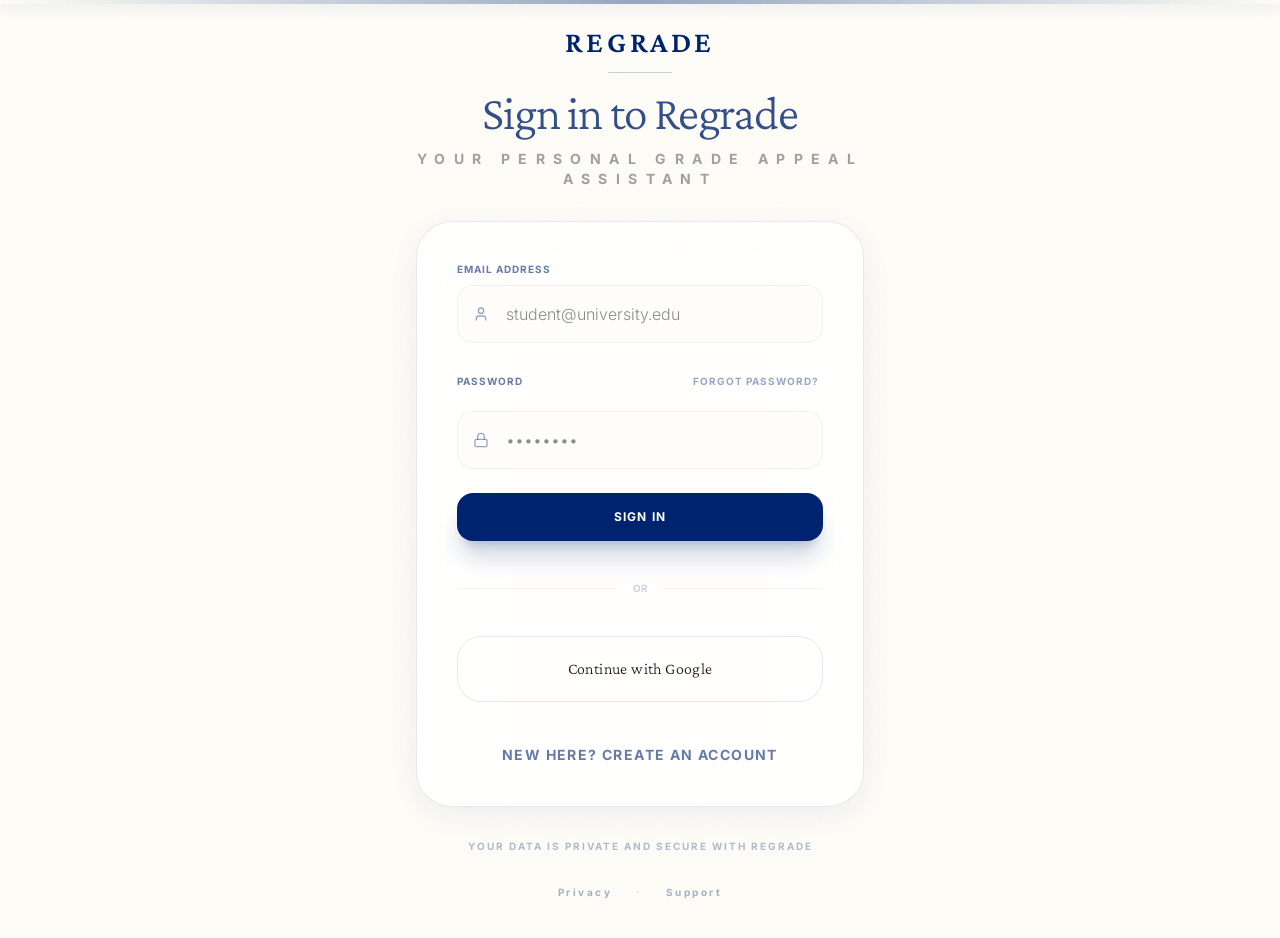
==== commit 22ab5aa9: "Fix auth email links to land on /app and rebuild sign-in bundle. Verification and reset links now ro" ====
--- a/app/index.html
+++ b/app/index.html
@@ -3,16 +3,15 @@
   <head>
     <meta charset="UTF-8" />
     <meta name="viewport" content="width=device-width, initial-scale=1.0, viewport-fit=cover" />
-    <meta name="theme-color" content="#0a1628" />
+    <meta name="theme-color" content="#00236f" />
     <meta name="description" content="Regrade — upload graded work, analyze your appeal, and draft a professional grade appeal." />
     <link rel="icon" type="image/png" href="/favicon.png" />
     <link rel="apple-touch-icon" href="/apple-touch-icon.png" />
     <link rel="preconnect" href="https://fonts.googleapis.com" />
     <link rel="preconnect" href="https://fonts.gstatic.com" crossorigin />
     <title>Regrade App</title>
-    <script type="module" crossorigin src="/assets/app-DPQEbxIW.js"></script>
-    <link rel="modulepreload" crossorigin href="/assets/index.esm-BI2hndO1.js">
-    <link rel="stylesheet" crossorigin href="/assets/app-drBRcx8N.css">
+    <script type="module" crossorigin src="/assets/index-CwJLnkzT.js"></script>
+    <link rel="stylesheet" crossorigin href="/assets/index-B629xUsR.css">
   </head>
   <body>
     <div id="root">
--- a/assets/index-B629xUsR.css
+++ b/assets/index-B629xUsR.css
@@ -0,0 +1 @@
+@import"https://fonts.googleapis.com/css2?family=Crimson+Pro:ital,wght@0,200..900;1,200..900&family=Inter:wght@300;400;500;600;700&display=swap";/*! tailwindcss v4.2.4 | MIT License | https://tailwindcss.com */@layer properties{@supports ((-webkit-hyphens:none) and (not (margin-trim:inline))) or ((-moz-orient:inline) and (not (color:rgb(from red r g b)))){*,:before,:after,::backdrop{--tw-translate-x:0;--tw-translate-y:0;--tw-translate-z:0;--tw-scale-x:1;--tw-scale-y:1;--tw-scale-z:1;--tw-space-y-reverse:0;--tw-divide-y-reverse:0;--tw-border-style:solid;--tw-gradient-position:initial;--tw-gradient-from:#0000;--tw-gradient-via:#0000;--tw-gradient-to:#0000;--tw-gradient-stops:initial;--tw-gradient-via-stops:initial;--tw-gradient-from-position:0%;--tw-gradient-via-position:50%;--tw-gradient-to-position:100%;--tw-leading:initial;--tw-font-weight:initial;--tw-tracking:initial;--tw-shadow:0 0 #0000;--tw-shadow-color:initial;--tw-shadow-alpha:100%;--tw-inset-shadow:0 0 #0000;--tw-inset-shadow-color:initial;--tw-inset-shadow-alpha:100%;--tw-ring-color:initial;--tw-ring-shadow:0 0 #0000;--tw-inset-ring-color:initial;--tw-inset-ring-shadow:0 0 #0000;--tw-ring-inset:initial;--tw-ring-offset-width:0px;--tw-ring-offset-color:#fff;--tw-ring-offset-shadow:0 0 #0000;--tw-outline-style:solid;--tw-blur:initial;--tw-brightness:initial;--tw-contrast:initial;--tw-grayscale:initial;--tw-hue-rotate:initial;--tw-invert:initial;--tw-opacity:initial;--tw-saturate:initial;--tw-sepia:initial;--tw-drop-shadow:initial;--tw-drop-shadow-color:initial;--tw-drop-shadow-alpha:100%;--tw-drop-shadow-size:initial;--tw-backdrop-blur:initial;--tw-backdrop-brightness:initial;--tw-backdrop-contrast:initial;--tw-backdrop-grayscale:initial;--tw-backdrop-hue-rotate:initial;--tw-backdrop-invert:initial;--tw-backdrop-opacity:initial;--tw-backdrop-saturate:initial;--tw-backdrop-sepia:initial;--tw-duration:initial}}}@layer theme{:root,:host{--font-sans:"Inter", ui-sans-serif, system-ui, sans-serif;--font-serif:"Crimson Pro", ui-serif, Georgia, serif;--font-mono:ui-monospace, SFMono-Regular, Menlo, Monaco, Consolas, "Liberation Mono", "Courier New", monospace;--color-red-50:oklch(97.1% .013 17.38);--color-red-100:oklch(93.6% .032 17.717);--color-red-500:oklch(63.7% .237 25.331);--color-red-600:oklch(57.7% .245 27.325);--color-red-700:oklch(50.5% .213 27.518);--color-red-800:oklch(44.4% .177 26.899);--color-amber-50:oklch(98.7% .022 95.277);--color-amber-100:oklch(96.2% .059 95.617);--color-amber-200:oklch(92.4% .12 95.746);--color-amber-400:oklch(82.8% .189 84.429);--color-amber-700:oklch(55.5% .163 48.998);--color-amber-800:oklch(47.3% .137 46.201);--color-green-500:oklch(72.3% .219 149.579);--color-green-700:oklch(52.7% .154 150.069);--color-emerald-50:oklch(97.9% .021 166.113);--color-emerald-100:oklch(95% .052 163.051);--color-emerald-800:oklch(43.2% .095 166.913);--color-blue-50:oklch(97% .014 254.604);--color-blue-100:oklch(93.2% .032 255.585);--color-blue-800:oklch(42.4% .199 265.638);--color-black:#000;--color-white:#fff;--spacing:.25rem;--container-sm:24rem;--container-md:28rem;--container-lg:32rem;--container-xl:36rem;--container-2xl:42rem;--container-3xl:48rem;--container-4xl:56rem;--container-5xl:64rem;--container-6xl:72rem;--container-7xl:80rem;--text-xs:.75rem;--text-xs--line-height:calc(1 / .75);--text-sm:.875rem;--text-sm--line-height:calc(1.25 / .875);--text-base:1rem;--text-base--line-height: 1.5 ;--text-lg:1.125rem;--text-lg--line-height:calc(1.75 / 1.125);--text-xl:1.25rem;--text-xl--line-height:calc(1.75 / 1.25);--text-2xl:1.5rem;--text-2xl--line-height:calc(2 / 1.5);--text-3xl:1.875rem;--text-3xl--line-height: 1.2 ;--text-4xl:2.25rem;--text-4xl--line-height:calc(2.5 / 2.25);--text-5xl:3rem;--text-5xl--line-height:1;--text-6xl:3.75rem;--text-6xl--line-height:1;--text-7xl:4.5rem;--text-7xl--line-height:1;--text-8xl:6rem;--text-8xl--line-height:1;--text-9xl:8rem;--text-9xl--line-height:1;--font-weight-light:300;--font-weight-medium:500;--font-weight-semibold:600;--font-weight-bold:700;--font-weight-black:900;--tracking-tighter:-.05em;--tracking-tight:-.025em;--tracking-wide:.025em;--tracking-wider:.05em;--tracking-widest:.1em;--leading-tight:1.25;--leading-snug:1.375;--leading-relaxed:1.625;--radius-sm:.25rem;--radius-md:.375rem;--radius-lg:.5rem;--radius-xl:1rem;--radius-2xl:1.5rem;--radius-3xl:2.25rem;--animate-spin:spin 1s linear infinite;--animate-pulse:pulse 2s cubic-bezier(.4, 0, .6, 1) infinite;--animate-bounce:bounce 1s infinite;--blur-xl:24px;--blur-2xl:40px;--blur-3xl:64px;--default-transition-duration:.15s;--default-transition-timing-function:cubic-bezier(.4, 0, .2, 1);--default-font-family:var(--font-sans);--default-mono-font-family:var(--font-mono);--color-primary:#00236f;--color-secondary:#006c49;--color-surface:#fdfcf7;--color-on-surface:#1a1c1e;--color-on-surface-variant:#44474e}}@layer base{*,:after,:before,::backdrop{box-sizing:border-box;border:0 solid;margin:0;padding:0}::file-selector-button{box-sizing:border-box;border:0 solid;margin:0;padding:0}html,:host{-webkit-text-size-adjust:100%;-moz-tab-size:4;-o-tab-size:4;tab-size:4;line-height:1.5;font-family:var(--default-font-family,ui-sans-serif, system-ui, sans-serif, "Apple Color Emoji", "Segoe UI Emoji", "Segoe UI Symbol", "Noto Color Emoji");font-feature-settings:var(--default-font-feature-settings,normal);font-variation-settings:var(--default-font-variation-settings,normal);-webkit-tap-highlight-color:transparent}hr{height:0;color:inherit;border-top-width:1px}abbr:where([title]){-webkit-text-decoration:underline dotted;text-decoration:underline dotted}h1,h2,h3,h4,h5,h6{font-size:inherit;font-weight:inherit}a{color:inherit;-webkit-text-decoration:inherit;text-decoration:inherit}b,strong{font-weight:bolder}code,kbd,samp,pre{font-family:var(--default-mono-font-family,ui-monospace, SFMono-Regular, Menlo, Monaco, Consolas, "Liberation Mono", "Courier New", monospace);font-feature-settings:var(--default-mono-font-feature-settings,normal);font-variation-settings:var(--default-mono-font-variation-settings,normal);font-size:1em}small{font-size:80%}sub,sup{vertical-align:baseline;font-size:75%;line-height:0;position:relative}sub{bottom:-.25em}sup{top:-.5em}table{text-indent:0;border-color:inherit;border-collapse:collapse}:-moz-focusring{outline:auto}progress{vertical-align:baseline}summary{display:list-item}ol,ul,menu{list-style:none}img,svg,video,canvas,audio,iframe,embed,object{vertical-align:middle;display:block}img,video{max-width:100%;height:auto}button,input,select,optgroup,textarea{font:inherit;font-feature-settings:inherit;font-variation-settings:inherit;letter-spacing:inherit;color:inherit;opacity:1;background-color:#0000;border-radius:0}::file-selector-button{font:inherit;font-feature-settings:inherit;font-variation-settings:inherit;letter-spacing:inherit;color:inherit;opacity:1;background-color:#0000;border-radius:0}:where(select:is([multiple],[size])) optgroup{font-weight:bolder}:where(select:is([multiple],[size])) optgroup option{padding-inline-start:20px}::file-selector-button{margin-inline-end:4px}::-moz-placeholder{opacity:1}::placeholder{opacity:1}@supports (not (-webkit-appearance:-apple-pay-button)) or (contain-intrinsic-size:1px){::-moz-placeholder{color:currentColor}::placeholder{color:currentColor}@supports (color:color-mix(in lab,red,red)){::-moz-placeholder{color:color-mix(in oklab,currentcolor 50%,transparent)}::placeholder{color:color-mix(in oklab,currentcolor 50%,transparent)}}}textarea{resize:vertical}::-webkit-search-decoration{-webkit-appearance:none}::-webkit-date-and-time-value{min-height:1lh;text-align:inherit}::-webkit-datetime-edit{display:inline-flex}::-webkit-datetime-edit-fields-wrapper{padding:0}::-webkit-datetime-edit{padding-block:0}::-webkit-datetime-edit-year-field{padding-block:0}::-webkit-datetime-edit-month-field{padding-block:0}::-webkit-datetime-edit-day-field{padding-block:0}::-webkit-datetime-edit-hour-field{padding-block:0}::-webkit-datetime-edit-minute-field{padding-block:0}::-webkit-datetime-edit-second-field{padding-block:0}::-webkit-datetime-edit-millisecond-field{padding-block:0}::-webkit-datetime-edit-meridiem-field{padding-block:0}::-webkit-calendar-picker-indicator{line-height:1}:-moz-ui-invalid{box-shadow:none}button,input:where([type=button],[type=reset],[type=submit]){-webkit-appearance:button;-moz-appearance:button;appearance:button}::file-selector-button{-webkit-appearance:button;-moz-appearance:button;appearance:button}::-webkit-inner-spin-button{height:auto}::-webkit-outer-spin-button{height:auto}[hidden]:where(:not([hidden=until-found])){display:none!important}body{background-color:var(--color-surface);font-family:var(--font-sans);--tw-font-weight:var(--font-weight-light);font-size:15px;font-weight:var(--font-weight-light);color:var(--color-on-surface);-webkit-font-smoothing:antialiased;-moz-osx-font-smoothing:grayscale}body ::-moz-selection{background-color:#00236f1a}body ::selection{background-color:#00236f1a}@supports (color:color-mix(in lab,red,red)){body ::-moz-selection{background-color:color-mix(in oklab,var(--color-primary) 10%,transparent)}body ::selection{background-color:color-mix(in oklab,var(--color-primary) 10%,transparent)}}body::-moz-selection{background-color:#00236f1a}body::selection{background-color:#00236f1a}@supports (color:color-mix(in lab,red,red)){body::-moz-selection{background-color:color-mix(in oklab,var(--color-primary) 10%,transparent)}body::selection{background-color:color-mix(in oklab,var(--color-primary) 10%,transparent)}}@media(min-width:40rem){body{font-size:var(--text-base);line-height:var(--tw-leading,var(--text-base--line-height))}}}@layer components{.glass-panel{border-style:var(--tw-border-style);border-width:1px;border-color:#00236f0d}@supports (color:color-mix(in lab,red,red)){.glass-panel{border-color:color-mix(in oklab,var(--color-primary) 5%,transparent)}}.glass-panel{background-color:#fffc}@supports (color:color-mix(in lab,red,red)){.glass-panel{background-color:color-mix(in oklab,var(--color-white) 80%,transparent)}}.glass-panel{--tw-shadow:0 8px 32px -4px var(--tw-shadow-color,#00236f14);box-shadow:var(--tw-inset-shadow),var(--tw-inset-ring-shadow),var(--tw-ring-offset-shadow),var(--tw-ring-shadow),var(--tw-shadow);--tw-backdrop-blur:blur(var(--blur-2xl));-webkit-backdrop-filter:var(--tw-backdrop-blur,) var(--tw-backdrop-brightness,) var(--tw-backdrop-contrast,) var(--tw-backdrop-grayscale,) var(--tw-backdrop-hue-rotate,) var(--tw-backdrop-invert,) var(--tw-backdrop-opacity,) var(--tw-backdrop-saturate,) var(--tw-backdrop-sepia,);backdrop-filter:var(--tw-backdrop-blur,) var(--tw-backdrop-brightness,) var(--tw-backdrop-contrast,) var(--tw-backdrop-grayscale,) var(--tw-backdrop-hue-rotate,) var(--tw-backdrop-invert,) var(--tw-backdrop-opacity,) var(--tw-backdrop-saturate,) var(--tw-backdrop-sepia,)}.institutional-border{border-block-style:var(--tw-border-style);border-block-width:1px;border-color:color-mix(in oklab,var(--color-primary) 10%,transparent);--tw-gradient-position:to right in oklab;background-image:linear-gradient(var(--tw-gradient-stops));--tw-gradient-from:transparent;--tw-gradient-via:color-mix(in oklab, var(--color-primary) 5%, transparent);--tw-gradient-via-stops:var(--tw-gradient-position), var(--tw-gradient-from) var(--tw-gradient-from-position), var(--tw-gradient-via) var(--tw-gradient-via-position), var(--tw-gradient-to) var(--tw-gradient-to-position);--tw-gradient-stops:var(--tw-gradient-via-stops,var(--tw-gradient-position), var(--tw-gradient-from) var(--tw-gradient-from-position), var(--tw-gradient-to) var(--tw-gradient-to-position));--tw-gradient-to:transparent}.paper-texture{background-image:url("data:image/svg+xml,%3Csvg xmlns='http://www.w3.org/2000/svg' width='100' height='100' viewBox='0 0 100 100'%3E%3Cfilter id='noise'%3E%3CfeTurbulence type='fractalNoise' baseFrequency='0.8' numOctaves='3' stitchTiles='stitch'/%3E%3C/filter%3E%3Crect width='100' height='100' filter='url(%23noise)' opacity='0.02'/%3E%3C/svg%3E")}}@layer utilities{.pointer-events-none{pointer-events:none}.visible{visibility:visible}.absolute{position:absolute}.fixed{position:fixed}.relative{position:relative}.static{position:static}.sticky{position:sticky}.inset-0{inset:calc(var(--spacing) * 0)}.inset-x-3{inset-inline:calc(var(--spacing) * 3)}.start{inset-inline-start:var(--spacing)}.end{inset-inline-end:var(--spacing)}.-top-\[6px\]{top:-6px}.-top-px{top:-1px}.top-0{top:calc(var(--spacing) * 0)}.top-1{top:calc(var(--spacing) * 1)}.top-1\.5{top:calc(var(--spacing) * 1.5)}.top-1\/2{top:50%}.top-4{top:calc(var(--spacing) * 4)}.top-24{top:calc(var(--spacing) * 24)}.-right-3{right:calc(var(--spacing) * -3)}.right-0{right:calc(var(--spacing) * 0)}.right-2{right:calc(var(--spacing) * 2)}.right-4{right:calc(var(--spacing) * 4)}.right-6{right:calc(var(--spacing) * 6)}.-bottom-1{bottom:calc(var(--spacing) * -1)}.-bottom-3{bottom:calc(var(--spacing) * -3)}.bottom-0{bottom:calc(var(--spacing) * 0)}.bottom-4{bottom:calc(var(--spacing) * 4)}.bottom-6{bottom:calc(var(--spacing) * 6)}.bottom-16{bottom:calc(var(--spacing) * 16)}.bottom-24{bottom:calc(var(--spacing) * 24)}.-left-\[42px\]{left:-42px}.-left-\[43px\]{left:-43px}.left-0{left:calc(var(--spacing) * 0)}.left-4{left:calc(var(--spacing) * 4)}.left-6{left:calc(var(--spacing) * 6)}.left-\[-32px\]{left:-32px}.left-\[15px\]{left:15px}.-z-0{z-index:-0}.z-10{z-index:10}.z-20{z-index:20}.z-40{z-index:40}.z-50{z-index:50}.z-\[100\]{z-index:100}.mx-1{margin-inline:calc(var(--spacing) * 1)}.mx-auto{margin-inline:auto}.my-2{margin-block:calc(var(--spacing) * 2)}.ms-1{margin-inline-start:calc(var(--spacing) * 1)}.ms-2{margin-inline-start:calc(var(--spacing) * 2)}.ms-3{margin-inline-start:calc(var(--spacing) * 3)}.ms-4{margin-inline-start:calc(var(--spacing) * 4)}.ms-5{margin-inline-start:calc(var(--spacing) * 5)}.ms-6{margin-inline-start:calc(var(--spacing) * 6)}.ms-7{margin-inline-start:calc(var(--spacing) * 7)}.ms-8{margin-inline-start:calc(var(--spacing) * 8)}.mt-0\.5{margin-top:calc(var(--spacing) * .5)}.mt-1{margin-top:calc(var(--spacing) * 1)}.mt-2{margin-top:calc(var(--spacing) * 2)}.mt-3{margin-top:calc(var(--spacing) * 3)}.mt-4{margin-top:calc(var(--spacing) * 4)}.mt-6{margin-top:calc(var(--spacing) * 6)}.mt-8{margin-top:calc(var(--spacing) * 8)}.mt-10{margin-top:calc(var(--spacing) * 10)}.mt-16{margin-top:calc(var(--spacing) * 16)}.mt-\[1px\]{margin-top:1px}.mb-0\.5{margin-bottom:calc(var(--spacing) * .5)}.mb-1{margin-bottom:calc(var(--spacing) * 1)}.mb-2{margin-bottom:calc(var(--spacing) * 2)}.mb-3{margin-bottom:calc(var(--spacing) * 3)}.mb-4{margin-bottom:calc(var(--spacing) * 4)}.mb-6{margin-bottom:calc(var(--spacing) * 6)}.mb-8{margin-bottom:calc(var(--spacing) * 8)}.mb-10{margin-bottom:calc(var(--spacing) * 10)}.mb-20{margin-bottom:calc(var(--spacing) * 20)}.-ml-1{margin-left:calc(var(--spacing) * -1)}.-ml-2{margin-left:calc(var(--spacing) * -2)}.ml-1{margin-left:calc(var(--spacing) * 1)}.ml-2{margin-left:calc(var(--spacing) * 2)}.ml-4{margin-left:calc(var(--spacing) * 4)}.line-clamp-1{-webkit-line-clamp:1;-webkit-box-orient:vertical;display:-webkit-box;overflow:hidden}.block{display:block}.contents{display:contents}.flex{display:flex}.grid{display:grid}.hidden{display:none}.inline{display:inline}.inline-block{display:inline-block}.inline-flex{display:inline-flex}.table{display:table}.aspect-\[2\/1\]{aspect-ratio:2}.aspect-\[4\/3\]{aspect-ratio:4/3}.h-0\.5{height:calc(var(--spacing) * .5)}.h-1{height:calc(var(--spacing) * 1)}.h-1\.5{height:calc(var(--spacing) * 1.5)}.h-2{height:calc(var(--spacing) * 2)}.h-4{height:calc(var(--spacing) * 4)}.h-5{height:calc(var(--spacing) * 5)}.h-6{height:calc(var(--spacing) * 6)}.h-7{height:calc(var(--spacing) * 7)}.h-8{height:calc(var(--spacing) * 8)}.h-9{height:calc(var(--spacing) * 9)}.h-10{height:calc(var(--spacing) * 10)}.h-12{height:calc(var(--spacing) * 12)}.h-14{height:calc(var(--spacing) * 14)}.h-32{height:calc(var(--spacing) * 32)}.h-40{height:calc(var(--spacing) * 40)}.h-\[4px\]{height:4px}.h-\[min\(88dvh\,calc\(100vh-7rem\)\)\]{height:min(88dvh,100vh - 7rem)}.h-fit{height:-moz-fit-content;height:fit-content}.h-full{height:100%}.h-px{height:1px}.max-h-32{max-height:calc(var(--spacing) * 32)}.max-h-48{max-height:calc(var(--spacing) * 48)}.max-h-56{max-height:calc(var(--spacing) * 56)}.min-h-11{min-height:calc(var(--spacing) * 11)}.min-h-12{min-height:calc(var(--spacing) * 12)}.min-h-14{min-height:calc(var(--spacing) * 14)}.min-h-\[3rem\]{min-height:3rem}.min-h-\[44px\]{min-height:44px}.min-h-\[48px\]{min-height:48px}.min-h-\[52px\]{min-height:52px}.min-h-\[500px\]{min-height:500px}.min-h-\[min\(88dvh\,calc\(100vh-7rem\)\)\]{min-height:min(88dvh,100vh - 7rem)}.min-h-screen{min-height:100vh}.w-1{width:calc(var(--spacing) * 1)}.w-1\.5{width:calc(var(--spacing) * 1.5)}.w-1\/2{width:50%}.w-2{width:calc(var(--spacing) * 2)}.w-4{width:calc(var(--spacing) * 4)}.w-5{width:calc(var(--spacing) * 5)}.w-6{width:calc(var(--spacing) * 6)}.w-7{width:calc(var(--spacing) * 7)}.w-8{width:calc(var(--spacing) * 8)}.w-12{width:calc(var(--spacing) * 12)}.w-14{width:calc(var(--spacing) * 14)}.w-16{width:calc(var(--spacing) * 16)}.w-32{width:calc(var(--spacing) * 32)}.w-\[1px\]{width:1px}.w-\[2px\]{width:2px}.w-\[60\%\]{width:60%}.w-fit{width:-moz-fit-content;width:fit-content}.w-full{width:100%}.w-px{width:1px}.max-w-2xl{max-width:var(--container-2xl)}.max-w-3xl{max-width:var(--container-3xl)}.max-w-4xl{max-width:var(--container-4xl)}.max-w-5xl{max-width:var(--container-5xl)}.max-w-6xl{max-width:var(--container-6xl)}.max-w-7xl{max-width:var(--container-7xl)}.max-w-\[92\%\]{max-width:92%}.max-w-full{max-width:100%}.max-w-lg{max-width:var(--container-lg)}.max-w-md{max-width:var(--container-md)}.max-w-sm{max-width:var(--container-sm)}.max-w-xl{max-width:var(--container-xl)}.min-w-0{min-width:calc(var(--spacing) * 0)}.min-w-\[44px\]{min-width:44px}.min-w-\[70px\]{min-width:70px}.flex-1{flex:1}.flex-shrink-0,.shrink-0{flex-shrink:0}.flex-grow{flex-grow:1}.-translate-y-1\/2{--tw-translate-y: -50% ;translate:var(--tw-translate-x) var(--tw-translate-y)}.translate-y-\[-2px\]{--tw-translate-y:-2px;translate:var(--tw-translate-x) var(--tw-translate-y)}.scale-110{--tw-scale-x:110%;--tw-scale-y:110%;--tw-scale-z:110%;scale:var(--tw-scale-x) var(--tw-scale-y)}.scale-150{--tw-scale-x:150%;--tw-scale-y:150%;--tw-scale-z:150%;scale:var(--tw-scale-x) var(--tw-scale-y)}.rotate-180{rotate:180deg}.animate-bounce{animation:var(--animate-bounce)}.animate-pulse{animation:var(--animate-pulse)}.animate-spin{animation:var(--animate-spin)}.cursor-pointer{cursor:pointer}.resize-y{resize:vertical}.list-decimal{list-style-type:decimal}.list-none{list-style-type:none}.grid-cols-1{grid-template-columns:repeat(1,minmax(0,1fr))}.grid-cols-2{grid-template-columns:repeat(2,minmax(0,1fr))}.flex-col{flex-direction:column}.flex-wrap{flex-wrap:wrap}.items-baseline{align-items:baseline}.items-center{align-items:center}.items-end{align-items:flex-end}.items-start{align-items:flex-start}.items-stretch{align-items:stretch}.justify-around{justify-content:space-around}.justify-between{justify-content:space-between}.justify-center{justify-content:center}.justify-end{justify-content:flex-end}.justify-start{justify-content:flex-start}.gap-0\.5{gap:calc(var(--spacing) * .5)}.gap-1{gap:calc(var(--spacing) * 1)}.gap-1\.5{gap:calc(var(--spacing) * 1.5)}.gap-2{gap:calc(var(--spacing) * 2)}.gap-3{gap:calc(var(--spacing) * 3)}.gap-4{gap:calc(var(--spacing) * 4)}.gap-5{gap:calc(var(--spacing) * 5)}.gap-6{gap:calc(var(--spacing) * 6)}.gap-8{gap:calc(var(--spacing) * 8)}.gap-10{gap:calc(var(--spacing) * 10)}.gap-20{gap:calc(var(--spacing) * 20)}:where(.space-y-1>:not(:last-child)){--tw-space-y-reverse:0;margin-block-start:calc(calc(var(--spacing) * 1) * var(--tw-space-y-reverse));margin-block-end:calc(calc(var(--spacing) * 1) * calc(1 - var(--tw-space-y-reverse)))}:where(.space-y-2>:not(:last-child)){--tw-space-y-reverse:0;margin-block-start:calc(calc(var(--spacing) * 2) * var(--tw-space-y-reverse));margin-block-end:calc(calc(var(--spacing) * 2) * calc(1 - var(--tw-space-y-reverse)))}:where(.space-y-3>:not(:last-child)){--tw-space-y-reverse:0;margin-block-start:calc(calc(var(--spacing) * 3) * var(--tw-space-y-reverse));margin-block-end:calc(calc(var(--spacing) * 3) * calc(1 - var(--tw-space-y-reverse)))}:where(.space-y-4>:not(:last-child)){--tw-space-y-reverse:0;margin-block-start:calc(calc(var(--spacing) * 4) * var(--tw-space-y-reverse));margin-block-end:calc(calc(var(--spacing) * 4) * calc(1 - var(--tw-space-y-reverse)))}:where(.space-y-6>:not(:last-child)){--tw-space-y-reverse:0;margin-block-start:calc(calc(var(--spacing) * 6) * var(--tw-space-y-reverse));margin-block-end:calc(calc(var(--spacing) * 6) * calc(1 - var(--tw-space-y-reverse)))}:where(.space-y-8>:not(:last-child)){--tw-space-y-reverse:0;margin-block-start:calc(calc(var(--spacing) * 8) * var(--tw-space-y-reverse));margin-block-end:calc(calc(var(--spacing) * 8) * calc(1 - var(--tw-space-y-reverse)))}:where(.space-y-10>:not(:last-child)){--tw-space-y-reverse:0;margin-block-start:calc(calc(var(--spacing) * 10) * var(--tw-space-y-reverse));margin-block-end:calc(calc(var(--spacing) * 10) * calc(1 - var(--tw-space-y-reverse)))}:where(.space-y-12>:not(:last-child)){--tw-space-y-reverse:0;margin-block-start:calc(calc(var(--spacing) * 12) * var(--tw-space-y-reverse));margin-block-end:calc(calc(var(--spacing) * 12) * calc(1 - var(--tw-space-y-reverse)))}:where(.space-y-16>:not(:last-child)){--tw-space-y-reverse:0;margin-block-start:calc(calc(var(--spacing) * 16) * var(--tw-space-y-reverse));margin-block-end:calc(calc(var(--spacing) * 16) * calc(1 - var(--tw-space-y-reverse)))}:where(.space-y-20>:not(:last-child)){--tw-space-y-reverse:0;margin-block-start:calc(calc(var(--spacing) * 20) * var(--tw-space-y-reverse));margin-block-end:calc(calc(var(--spacing) * 20) * calc(1 - var(--tw-space-y-reverse)))}:where(.space-y-24>:not(:last-child)){--tw-space-y-reverse:0;margin-block-start:calc(calc(var(--spacing) * 24) * var(--tw-space-y-reverse));margin-block-end:calc(calc(var(--spacing) * 24) * calc(1 - var(--tw-space-y-reverse)))}.gap-x-2{-moz-column-gap:calc(var(--spacing) * 2);column-gap:calc(var(--spacing) * 2)}.gap-x-4{-moz-column-gap:calc(var(--spacing) * 4);column-gap:calc(var(--spacing) * 4)}.gap-x-6{-moz-column-gap:calc(var(--spacing) * 6);column-gap:calc(var(--spacing) * 6)}.gap-y-1{row-gap:calc(var(--spacing) * 1)}.gap-y-2{row-gap:calc(var(--spacing) * 2)}:where(.divide-y>:not(:last-child)){--tw-divide-y-reverse:0;border-bottom-style:var(--tw-border-style);border-top-style:var(--tw-border-style);border-top-width:calc(1px * var(--tw-divide-y-reverse));border-bottom-width:calc(1px * calc(1 - var(--tw-divide-y-reverse)))}:where(.divide-primary\/5>:not(:last-child)){border-color:#00236f0d}@supports (color:color-mix(in lab,red,red)){:where(.divide-primary\/5>:not(:last-child)){border-color:color-mix(in oklab,var(--color-primary) 5%,transparent)}}.self-start{align-self:flex-start}.truncate{text-overflow:ellipsis;white-space:nowrap;overflow:hidden}.overflow-hidden{overflow:hidden}.overflow-x-auto{overflow-x:auto}.overflow-y-auto{overflow-y:auto}.rounded{border-radius:.25rem}.rounded-2xl{border-radius:var(--radius-2xl)}.rounded-3xl{border-radius:var(--radius-3xl)}.rounded-\[1\.5rem\]{border-radius:1.5rem}.rounded-\[2\.5rem\]{border-radius:2.5rem}.rounded-\[2rem\]{border-radius:2rem}.rounded-\[3rem\]{border-radius:3rem}.rounded-full{border-radius:3.40282e38px}.rounded-lg{border-radius:var(--radius-lg)}.rounded-md{border-radius:var(--radius-md)}.rounded-sm{border-radius:var(--radius-sm)}.rounded-xl{border-radius:var(--radius-xl)}.border{border-style:var(--tw-border-style);border-width:1px}.border-2{border-style:var(--tw-border-style);border-width:2px}.border-4{border-style:var(--tw-border-style);border-width:4px}.border-t{border-top-style:var(--tw-border-style);border-top-width:1px}.border-b{border-bottom-style:var(--tw-border-style);border-bottom-width:1px}.border-b-2{border-bottom-style:var(--tw-border-style);border-bottom-width:2px}.border-l{border-left-style:var(--tw-border-style);border-left-width:1px}.border-l-4{border-left-style:var(--tw-border-style);border-left-width:4px}.border-dashed{--tw-border-style:dashed;border-style:dashed}.border-amber-200{border-color:var(--color-amber-200)}.border-amber-400\/80{border-color:#fcbb00cc}@supports (color:color-mix(in lab,red,red)){.border-amber-400\/80{border-color:color-mix(in oklab,var(--color-amber-400) 80%,transparent)}}.border-blue-100{border-color:var(--color-blue-100)}.border-emerald-100{border-color:var(--color-emerald-100)}.border-green-500\/10{border-color:#00c7581a}@supports (color:color-mix(in lab,red,red)){.border-green-500\/10{border-color:color-mix(in oklab,var(--color-green-500) 10%,transparent)}}.border-green-500\/20{border-color:#00c75833}@supports (color:color-mix(in lab,red,red)){.border-green-500\/20{border-color:color-mix(in oklab,var(--color-green-500) 20%,transparent)}}.border-on-surface-variant\/20{border-color:#44474e33}@supports (color:color-mix(in lab,red,red)){.border-on-surface-variant\/20{border-color:color-mix(in oklab,var(--color-on-surface-variant) 20%,transparent)}}.border-primary{border-color:var(--color-primary)}.border-primary\/5{border-color:#00236f0d}@supports (color:color-mix(in lab,red,red)){.border-primary\/5{border-color:color-mix(in oklab,var(--color-primary) 5%,transparent)}}.border-primary\/10{border-color:#00236f1a}@supports (color:color-mix(in lab,red,red)){.border-primary\/10{border-color:color-mix(in oklab,var(--color-primary) 10%,transparent)}}.border-primary\/15{border-color:#00236f26}@supports (color:color-mix(in lab,red,red)){.border-primary\/15{border-color:color-mix(in oklab,var(--color-primary) 15%,transparent)}}.border-primary\/20{border-color:#00236f33}@supports (color:color-mix(in lab,red,red)){.border-primary\/20{border-color:color-mix(in oklab,var(--color-primary) 20%,transparent)}}.border-red-100{border-color:var(--color-red-100)}.border-red-500\/20{border-color:#fb2c3633}@supports (color:color-mix(in lab,red,red)){.border-red-500\/20{border-color:color-mix(in oklab,var(--color-red-500) 20%,transparent)}}.border-secondary\/40{border-color:#006c4966}@supports (color:color-mix(in lab,red,red)){.border-secondary\/40{border-color:color-mix(in oklab,var(--color-secondary) 40%,transparent)}}.border-surface{border-color:var(--color-surface)}.border-transparent{border-color:#0000}.border-white{border-color:var(--color-white)}.border-white\/10{border-color:#ffffff1a}@supports (color:color-mix(in lab,red,red)){.border-white\/10{border-color:color-mix(in oklab,var(--color-white) 10%,transparent)}}.border-white\/20{border-color:#fff3}@supports (color:color-mix(in lab,red,red)){.border-white\/20{border-color:color-mix(in oklab,var(--color-white) 20%,transparent)}}.bg-\[\#6cf8bb\]{background-color:#6cf8bb}.bg-\[\#735c00\]\/5{background-color:#735c000d}.bg-\[\#001438\]{background-color:#001438}.bg-\[\#fdfcf7\]{background-color:#fdfcf7}.bg-amber-50{background-color:var(--color-amber-50)}.bg-amber-100{background-color:var(--color-amber-100)}.bg-black\/\[0\.03\]{background-color:#00000008}@supports (color:color-mix(in lab,red,red)){.bg-black\/\[0\.03\]{background-color:color-mix(in oklab,var(--color-black) 3%,transparent)}}.bg-blue-50{background-color:var(--color-blue-50)}.bg-emerald-50{background-color:var(--color-emerald-50)}.bg-green-500{background-color:var(--color-green-500)}.bg-green-500\/5{background-color:#00c7580d}@supports (color:color-mix(in lab,red,red)){.bg-green-500\/5{background-color:color-mix(in oklab,var(--color-green-500) 5%,transparent)}}.bg-green-500\/10{background-color:#00c7581a}@supports (color:color-mix(in lab,red,red)){.bg-green-500\/10{background-color:color-mix(in oklab,var(--color-green-500) 10%,transparent)}}.bg-on-surface-variant{background-color:var(--color-on-surface-variant)}.bg-on-surface-variant\/10{background-color:#44474e1a}@supports (color:color-mix(in lab,red,red)){.bg-on-surface-variant\/10{background-color:color-mix(in oklab,var(--color-on-surface-variant) 10%,transparent)}}.bg-primary{background-color:var(--color-primary)}.bg-primary\/5{background-color:#00236f0d}@supports (color:color-mix(in lab,red,red)){.bg-primary\/5{background-color:color-mix(in oklab,var(--color-primary) 5%,transparent)}}.bg-primary\/10{background-color:#00236f1a}@supports (color:color-mix(in lab,red,red)){.bg-primary\/10{background-color:color-mix(in oklab,var(--color-primary) 10%,transparent)}}.bg-primary\/20{background-color:#00236f33}@supports (color:color-mix(in lab,red,red)){.bg-primary\/20{background-color:color-mix(in oklab,var(--color-primary) 20%,transparent)}}.bg-primary\/40{background-color:#00236f66}@supports (color:color-mix(in lab,red,red)){.bg-primary\/40{background-color:color-mix(in oklab,var(--color-primary) 40%,transparent)}}.bg-primary\/\[0\.02\]{background-color:#00236f05}@supports (color:color-mix(in lab,red,red)){.bg-primary\/\[0\.02\]{background-color:color-mix(in oklab,var(--color-primary) 2%,transparent)}}.bg-primary\/\[0\.03\]{background-color:#00236f08}@supports (color:color-mix(in lab,red,red)){.bg-primary\/\[0\.03\]{background-color:color-mix(in oklab,var(--color-primary) 3%,transparent)}}.bg-primary\/\[0\.04\]{background-color:#00236f0a}@supports (color:color-mix(in lab,red,red)){.bg-primary\/\[0\.04\]{background-color:color-mix(in oklab,var(--color-primary) 4%,transparent)}}.bg-primary\/\[0\.05\]{background-color:#00236f0d}@supports (color:color-mix(in lab,red,red)){.bg-primary\/\[0\.05\]{background-color:color-mix(in oklab,var(--color-primary) 5%,transparent)}}.bg-primary\/\[0\.06\]{background-color:#00236f0f}@supports (color:color-mix(in lab,red,red)){.bg-primary\/\[0\.06\]{background-color:color-mix(in oklab,var(--color-primary) 6%,transparent)}}.bg-red-50{background-color:var(--color-red-50)}.bg-red-500\/5{background-color:#fb2c360d}@supports (color:color-mix(in lab,red,red)){.bg-red-500\/5{background-color:color-mix(in oklab,var(--color-red-500) 5%,transparent)}}.bg-red-500\/10{background-color:#fb2c361a}@supports (color:color-mix(in lab,red,red)){.bg-red-500\/10{background-color:color-mix(in oklab,var(--color-red-500) 10%,transparent)}}.bg-secondary{background-color:var(--color-secondary)}.bg-secondary\/5{background-color:#006c490d}@supports (color:color-mix(in lab,red,red)){.bg-secondary\/5{background-color:color-mix(in oklab,var(--color-secondary) 5%,transparent)}}.bg-secondary\/10{background-color:#006c491a}@supports (color:color-mix(in lab,red,red)){.bg-secondary\/10{background-color:color-mix(in oklab,var(--color-secondary) 10%,transparent)}}.bg-surface{background-color:var(--color-surface)}.bg-surface\/50{background-color:#fdfcf780}@supports (color:color-mix(in lab,red,red)){.bg-surface\/50{background-color:color-mix(in oklab,var(--color-surface) 50%,transparent)}}.bg-white{background-color:var(--color-white)}.bg-white\/5{background-color:#ffffff0d}@supports (color:color-mix(in lab,red,red)){.bg-white\/5{background-color:color-mix(in oklab,var(--color-white) 5%,transparent)}}.bg-white\/10{background-color:#ffffff1a}@supports (color:color-mix(in lab,red,red)){.bg-white\/10{background-color:color-mix(in oklab,var(--color-white) 10%,transparent)}}.bg-white\/50{background-color:#ffffff80}@supports (color:color-mix(in lab,red,red)){.bg-white\/50{background-color:color-mix(in oklab,var(--color-white) 50%,transparent)}}.bg-white\/60{background-color:#fff9}@supports (color:color-mix(in lab,red,red)){.bg-white\/60{background-color:color-mix(in oklab,var(--color-white) 60%,transparent)}}.bg-white\/80{background-color:#fffc}@supports (color:color-mix(in lab,red,red)){.bg-white\/80{background-color:color-mix(in oklab,var(--color-white) 80%,transparent)}}.bg-white\/85{background-color:#ffffffd9}@supports (color:color-mix(in lab,red,red)){.bg-white\/85{background-color:color-mix(in oklab,var(--color-white) 85%,transparent)}}.bg-white\/90{background-color:#ffffffe6}@supports (color:color-mix(in lab,red,red)){.bg-white\/90{background-color:color-mix(in oklab,var(--color-white) 90%,transparent)}}.bg-gradient-to-b{--tw-gradient-position:to bottom in oklab;background-image:linear-gradient(var(--tw-gradient-stops))}.bg-gradient-to-l{--tw-gradient-position:to left in oklab;background-image:linear-gradient(var(--tw-gradient-stops))}.bg-gradient-to-r{--tw-gradient-position:to right in oklab;background-image:linear-gradient(var(--tw-gradient-stops))}.bg-gradient-to-t{--tw-gradient-position:to top in oklab;background-image:linear-gradient(var(--tw-gradient-stops))}.from-\[\#4a2618\]{--tw-gradient-from:#4a2618;--tw-gradient-stops:var(--tw-gradient-via-stops,var(--tw-gradient-position), var(--tw-gradient-from) var(--tw-gradient-from-position), var(--tw-gradient-to) var(--tw-gradient-to-position))}.from-primary{--tw-gradient-from:var(--color-primary);--tw-gradient-stops:var(--tw-gradient-via-stops,var(--tw-gradient-position), var(--tw-gradient-from) var(--tw-gradient-from-position), var(--tw-gradient-to) var(--tw-gradient-to-position))}.from-primary\/0{--tw-gradient-from:#0000}@supports (color:color-mix(in lab,red,red)){.from-primary\/0{--tw-gradient-from:color-mix(in oklab, var(--color-primary) 0%, transparent)}}.from-primary\/0{--tw-gradient-stops:var(--tw-gradient-via-stops,var(--tw-gradient-position), var(--tw-gradient-from) var(--tw-gradient-from-position), var(--tw-gradient-to) var(--tw-gradient-to-position))}.from-primary\/\[0\.07\]{--tw-gradient-from:#00236f12}@supports (color:color-mix(in lab,red,red)){.from-primary\/\[0\.07\]{--tw-gradient-from:color-mix(in oklab, var(--color-primary) 7%, transparent)}}.from-primary\/\[0\.07\]{--tw-gradient-stops:var(--tw-gradient-via-stops,var(--tw-gradient-position), var(--tw-gradient-from) var(--tw-gradient-from-position), var(--tw-gradient-to) var(--tw-gradient-to-position))}.from-white\/10{--tw-gradient-from:#ffffff1a}@supports (color:color-mix(in lab,red,red)){.from-white\/10{--tw-gradient-from:color-mix(in oklab, var(--color-white) 10%, transparent)}}.from-white\/10{--tw-gradient-stops:var(--tw-gradient-via-stops,var(--tw-gradient-position), var(--tw-gradient-from) var(--tw-gradient-from-position), var(--tw-gradient-to) var(--tw-gradient-to-position))}.via-primary\/40{--tw-gradient-via:#00236f66}@supports (color:color-mix(in lab,red,red)){.via-primary\/40{--tw-gradient-via:color-mix(in oklab, var(--color-primary) 40%, transparent)}}.via-primary\/40{--tw-gradient-via-stops:var(--tw-gradient-position), var(--tw-gradient-from) var(--tw-gradient-from-position), var(--tw-gradient-via) var(--tw-gradient-via-position), var(--tw-gradient-to) var(--tw-gradient-to-position);--tw-gradient-stops:var(--tw-gradient-via-stops)}.to-primary\/0{--tw-gradient-to:#0000}@supports (color:color-mix(in lab,red,red)){.to-primary\/0{--tw-gradient-to:color-mix(in oklab, var(--color-primary) 0%, transparent)}}.to-primary\/0{--tw-gradient-stops:var(--tw-gradient-via-stops,var(--tw-gradient-position), var(--tw-gradient-from) var(--tw-gradient-from-position), var(--tw-gradient-to) var(--tw-gradient-to-position))}.to-transparent{--tw-gradient-to:transparent;--tw-gradient-stops:var(--tw-gradient-via-stops,var(--tw-gradient-position), var(--tw-gradient-from) var(--tw-gradient-from-position), var(--tw-gradient-to) var(--tw-gradient-to-position))}.object-contain{-o-object-fit:contain;object-fit:contain}.object-cover{-o-object-fit:cover;object-fit:cover}.object-top{-o-object-position:top;object-position:top}.\!p-0{padding:calc(var(--spacing) * 0)!important}.p-0\.5{padding:calc(var(--spacing) * .5)}.p-1\.5{padding:calc(var(--spacing) * 1.5)}.p-2{padding:calc(var(--spacing) * 2)}.p-2\.5{padding:calc(var(--spacing) * 2.5)}.p-3{padding:calc(var(--spacing) * 3)}.p-4{padding:calc(var(--spacing) * 4)}.p-5{padding:calc(var(--spacing) * 5)}.p-6{padding:calc(var(--spacing) * 6)}.p-8{padding:calc(var(--spacing) * 8)}.p-10{padding:calc(var(--spacing) * 10)}.p-12{padding:calc(var(--spacing) * 12)}.px-0\.5{padding-inline:calc(var(--spacing) * .5)}.px-1{padding-inline:calc(var(--spacing) * 1)}.px-2{padding-inline:calc(var(--spacing) * 2)}.px-3{padding-inline:calc(var(--spacing) * 3)}.px-4{padding-inline:calc(var(--spacing) * 4)}.px-5{padding-inline:calc(var(--spacing) * 5)}.px-6{padding-inline:calc(var(--spacing) * 6)}.px-8{padding-inline:calc(var(--spacing) * 8)}.px-10{padding-inline:calc(var(--spacing) * 10)}.py-0\.5{padding-block:calc(var(--spacing) * .5)}.py-1{padding-block:calc(var(--spacing) * 1)}.py-1\.5{padding-block:calc(var(--spacing) * 1.5)}.py-2{padding-block:calc(var(--spacing) * 2)}.py-2\.5{padding-block:calc(var(--spacing) * 2.5)}.py-3{padding-block:calc(var(--spacing) * 3)}.py-3\.5{padding-block:calc(var(--spacing) * 3.5)}.py-4{padding-block:calc(var(--spacing) * 4)}.py-5{padding-block:calc(var(--spacing) * 5)}.py-6{padding-block:calc(var(--spacing) * 6)}.py-8{padding-block:calc(var(--spacing) * 8)}.py-12{padding-block:calc(var(--spacing) * 12)}.py-20{padding-block:calc(var(--spacing) * 20)}.py-24{padding-block:calc(var(--spacing) * 24)}.pt-1{padding-top:calc(var(--spacing) * 1)}.pt-2{padding-top:calc(var(--spacing) * 2)}.pt-3{padding-top:calc(var(--spacing) * 3)}.pt-4{padding-top:calc(var(--spacing) * 4)}.pt-6{padding-top:calc(var(--spacing) * 6)}.pt-8{padding-top:calc(var(--spacing) * 8)}.pt-10{padding-top:calc(var(--spacing) * 10)}.pt-12{padding-top:calc(var(--spacing) * 12)}.pt-\[env\(safe-area-inset-top\)\]{padding-top:env(safe-area-inset-top)}.pt-\[max\(1\.5rem\,env\(safe-area-inset-top\)\)\]{padding-top:max(1.5rem,env(safe-area-inset-top))}.pr-4{padding-right:calc(var(--spacing) * 4)}.pr-12{padding-right:calc(var(--spacing) * 12)}.pr-\[3\.75rem\]{padding-right:3.75rem}.pb-0\.5{padding-bottom:calc(var(--spacing) * .5)}.pb-2{padding-bottom:calc(var(--spacing) * 2)}.pb-4{padding-bottom:calc(var(--spacing) * 4)}.pb-5{padding-bottom:calc(var(--spacing) * 5)}.pb-6{padding-bottom:calc(var(--spacing) * 6)}.pb-8{padding-bottom:calc(var(--spacing) * 8)}.pb-16{padding-bottom:calc(var(--spacing) * 16)}.pb-24{padding-bottom:calc(var(--spacing) * 24)}.pb-\[env\(safe-area-inset-bottom\)\]{padding-bottom:env(safe-area-inset-bottom)}.pb-\[max\(0\.6rem\,env\(safe-area-inset-bottom\)\)\]{padding-bottom:max(.6rem,env(safe-area-inset-bottom))}.pb-\[max\(1\.5rem\,env\(safe-area-inset-bottom\)\)\]{padding-bottom:max(1.5rem,env(safe-area-inset-bottom))}.pb-\[max\(1rem\,env\(safe-area-inset-bottom\)\)\]{padding-bottom:max(1rem,env(safe-area-inset-bottom))}.pl-4{padding-left:calc(var(--spacing) * 4)}.pl-8{padding-left:calc(var(--spacing) * 8)}.pl-12{padding-left:calc(var(--spacing) * 12)}.\!text-left{text-align:left!important}.text-center{text-align:center}.text-justify{text-align:justify}.text-left{text-align:left}.text-right{text-align:right}.font-mono{font-family:var(--font-mono)}.font-sans{font-family:var(--font-sans)}.font-serif{font-family:var(--font-serif)}.text-2xl{font-size:var(--text-2xl);line-height:var(--tw-leading,var(--text-2xl--line-height))}.text-3xl{font-size:var(--text-3xl);line-height:var(--tw-leading,var(--text-3xl--line-height))}.text-4xl{font-size:var(--text-4xl);line-height:var(--tw-leading,var(--text-4xl--line-height))}.text-5xl{font-size:var(--text-5xl);line-height:var(--tw-leading,var(--text-5xl--line-height))}.text-6xl{font-size:var(--text-6xl);line-height:var(--tw-leading,var(--text-6xl--line-height))}.text-7xl{font-size:var(--text-7xl);line-height:var(--tw-leading,var(--text-7xl--line-height))}.text-base{font-size:var(--text-base);line-height:var(--tw-leading,var(--text-base--line-height))}.text-lg{font-size:var(--text-lg);line-height:var(--tw-leading,var(--text-lg--line-height))}.text-sm{font-size:var(--text-sm);line-height:var(--tw-leading,var(--text-sm--line-height))}.text-xl{font-size:var(--text-xl);line-height:var(--tw-leading,var(--text-xl--line-height))}.text-xs{font-size:var(--text-xs);line-height:var(--tw-leading,var(--text-xs--line-height))}.text-\[7px\]{font-size:7px}.text-\[9px\]{font-size:9px}.text-\[10px\]{font-size:10px}.text-\[11px\]{font-size:11px}.text-\[12px\]{font-size:12px}.text-\[13px\]{font-size:13px}.text-\[14px\]{font-size:14px}.text-\[15px\]{font-size:15px}.leading-\[1\.08\]{--tw-leading:1.08;line-height:1.08}.leading-none{--tw-leading:1;line-height:1}.leading-relaxed{--tw-leading:var(--leading-relaxed);line-height:var(--leading-relaxed)}.leading-snug{--tw-leading:var(--leading-snug);line-height:var(--leading-snug)}.leading-tight{--tw-leading:var(--leading-tight);line-height:var(--leading-tight)}.font-black{--tw-font-weight:var(--font-weight-black);font-weight:var(--font-weight-black)}.font-bold{--tw-font-weight:var(--font-weight-bold);font-weight:var(--font-weight-bold)}.font-light{--tw-font-weight:var(--font-weight-light);font-weight:var(--font-weight-light)}.font-medium{--tw-font-weight:var(--font-weight-medium);font-weight:var(--font-weight-medium)}.font-semibold{--tw-font-weight:var(--font-weight-semibold);font-weight:var(--font-weight-semibold)}.tracking-\[0\.2em\]{--tw-tracking:.2em;letter-spacing:.2em}.tracking-\[0\.3em\]{--tw-tracking:.3em;letter-spacing:.3em}.tracking-\[0\.4em\]{--tw-tracking:.4em;letter-spacing:.4em}.tracking-\[0\.5em\]{--tw-tracking:.5em;letter-spacing:.5em}.tracking-\[0\.6em\]{--tw-tracking:.6em;letter-spacing:.6em}.tracking-\[0\.12em\]{--tw-tracking:.12em;letter-spacing:.12em}.tracking-\[0\.22em\]{--tw-tracking:.22em;letter-spacing:.22em}.tracking-\[0\.25em\]{--tw-tracking:.25em;letter-spacing:.25em}.tracking-\[0\.28em\]{--tw-tracking:.28em;letter-spacing:.28em}.tracking-\[0\.32em\]{--tw-tracking:.32em;letter-spacing:.32em}.tracking-\[0\.35em\]{--tw-tracking:.35em;letter-spacing:.35em}.tracking-\[0\.45em\]{--tw-tracking:.45em;letter-spacing:.45em}.tracking-\[0\.55em\]{--tw-tracking:.55em;letter-spacing:.55em}.tracking-tight{--tw-tracking:var(--tracking-tight);letter-spacing:var(--tracking-tight)}.tracking-tighter{--tw-tracking:var(--tracking-tighter);letter-spacing:var(--tracking-tighter)}.tracking-wide{--tw-tracking:var(--tracking-wide);letter-spacing:var(--tracking-wide)}.tracking-wider{--tw-tracking:var(--tracking-wider);letter-spacing:var(--tracking-wider)}.tracking-widest{--tw-tracking:var(--tracking-widest);letter-spacing:var(--tracking-widest)}.whitespace-nowrap{white-space:nowrap}.text-\[\#006c49\]{color:#006c49}.text-\[\#6cf8bb\]{color:#6cf8bb}.text-\[\#735c00\]{color:#735c00}.text-amber-700{color:var(--color-amber-700)}.text-amber-800{color:var(--color-amber-800)}.text-blue-800{color:var(--color-blue-800)}.text-current{color:currentColor}.text-emerald-800{color:var(--color-emerald-800)}.text-green-700{color:var(--color-green-700)}.text-green-700\/60{color:#00813899}@supports (color:color-mix(in lab,red,red)){.text-green-700\/60{color:color-mix(in oklab,var(--color-green-700) 60%,transparent)}}.text-on-surface-variant{color:var(--color-on-surface-variant)}.text-on-surface-variant\/45{color:#44474e73}@supports (color:color-mix(in lab,red,red)){.text-on-surface-variant\/45{color:color-mix(in oklab,var(--color-on-surface-variant) 45%,transparent)}}.text-on-surface-variant\/50{color:#44474e80}@supports (color:color-mix(in lab,red,red)){.text-on-surface-variant\/50{color:color-mix(in oklab,var(--color-on-surface-variant) 50%,transparent)}}.text-on-surface-variant\/70{color:#44474eb3}@supports (color:color-mix(in lab,red,red)){.text-on-surface-variant\/70{color:color-mix(in oklab,var(--color-on-surface-variant) 70%,transparent)}}.text-on-surface-variant\/85{color:#44474ed9}@supports (color:color-mix(in lab,red,red)){.text-on-surface-variant\/85{color:color-mix(in oklab,var(--color-on-surface-variant) 85%,transparent)}}.text-on-surface-variant\/90{color:#44474ee6}@supports (color:color-mix(in lab,red,red)){.text-on-surface-variant\/90{color:color-mix(in oklab,var(--color-on-surface-variant) 90%,transparent)}}.text-primary{color:var(--color-primary)}.text-primary\/10{color:#00236f1a}@supports (color:color-mix(in lab,red,red)){.text-primary\/10{color:color-mix(in oklab,var(--color-primary) 10%,transparent)}}.text-primary\/20{color:#00236f33}@supports (color:color-mix(in lab,red,red)){.text-primary\/20{color:color-mix(in oklab,var(--color-primary) 20%,transparent)}}.text-primary\/30{color:#00236f4d}@supports (color:color-mix(in lab,red,red)){.text-primary\/30{color:color-mix(in oklab,var(--color-primary) 30%,transparent)}}.text-primary\/35{color:#00236f59}@supports (color:color-mix(in lab,red,red)){.text-primary\/35{color:color-mix(in oklab,var(--color-primary) 35%,transparent)}}.text-primary\/40{color:#00236f66}@supports (color:color-mix(in lab,red,red)){.text-primary\/40{color:color-mix(in oklab,var(--color-primary) 40%,transparent)}}.text-primary\/45{color:#00236f73}@supports (color:color-mix(in lab,red,red)){.text-primary\/45{color:color-mix(in oklab,var(--color-primary) 45%,transparent)}}.text-primary\/50{color:#00236f80}@supports (color:color-mix(in lab,red,red)){.text-primary\/50{color:color-mix(in oklab,var(--color-primary) 50%,transparent)}}.text-primary\/55{color:#00236f8c}@supports (color:color-mix(in lab,red,red)){.text-primary\/55{color:color-mix(in oklab,var(--color-primary) 55%,transparent)}}.text-primary\/60{color:#00236f99}@supports (color:color-mix(in lab,red,red)){.text-primary\/60{color:color-mix(in oklab,var(--color-primary) 60%,transparent)}}.text-primary\/65{color:#00236fa6}@supports (color:color-mix(in lab,red,red)){.text-primary\/65{color:color-mix(in oklab,var(--color-primary) 65%,transparent)}}.text-primary\/70{color:#00236fb3}@supports (color:color-mix(in lab,red,red)){.text-primary\/70{color:color-mix(in oklab,var(--color-primary) 70%,transparent)}}.text-primary\/80{color:#00236fcc}@supports (color:color-mix(in lab,red,red)){.text-primary\/80{color:color-mix(in oklab,var(--color-primary) 80%,transparent)}}.text-primary\/85{color:#00236fd9}@supports (color:color-mix(in lab,red,red)){.text-primary\/85{color:color-mix(in oklab,var(--color-primary) 85%,transparent)}}.text-primary\/95{color:#00236ff2}@supports (color:color-mix(in lab,red,red)){.text-primary\/95{color:color-mix(in oklab,var(--color-primary) 95%,transparent)}}.text-red-500\/40{color:#fb2c3666}@supports (color:color-mix(in lab,red,red)){.text-red-500\/40{color:color-mix(in oklab,var(--color-red-500) 40%,transparent)}}.text-red-500\/50{color:#fb2c3680}@supports (color:color-mix(in lab,red,red)){.text-red-500\/50{color:color-mix(in oklab,var(--color-red-500) 50%,transparent)}}.text-red-600{color:var(--color-red-600)}.text-red-600\/80{color:#e40014cc}@supports (color:color-mix(in lab,red,red)){.text-red-600\/80{color:color-mix(in oklab,var(--color-red-600) 80%,transparent)}}.text-red-700{color:var(--color-red-700)}.text-secondary{color:var(--color-secondary)}.text-white{color:var(--color-white)}.text-white\/20{color:#fff3}@supports (color:color-mix(in lab,red,red)){.text-white\/20{color:color-mix(in oklab,var(--color-white) 20%,transparent)}}.text-white\/30{color:#ffffff4d}@supports (color:color-mix(in lab,red,red)){.text-white\/30{color:color-mix(in oklab,var(--color-white) 30%,transparent)}}.text-white\/40{color:#fff6}@supports (color:color-mix(in lab,red,red)){.text-white\/40{color:color-mix(in oklab,var(--color-white) 40%,transparent)}}.text-white\/50{color:#ffffff80}@supports (color:color-mix(in lab,red,red)){.text-white\/50{color:color-mix(in oklab,var(--color-white) 50%,transparent)}}.text-white\/60{color:#fff9}@supports (color:color-mix(in lab,red,red)){.text-white\/60{color:color-mix(in oklab,var(--color-white) 60%,transparent)}}.text-white\/70{color:#ffffffb3}@supports (color:color-mix(in lab,red,red)){.text-white\/70{color:color-mix(in oklab,var(--color-white) 70%,transparent)}}.capitalize{text-transform:capitalize}.uppercase{text-transform:uppercase}.italic{font-style:italic}.underline{text-decoration-line:underline}.underline-offset-2{text-underline-offset:2px}.opacity-0{opacity:0}.opacity-5{opacity:.05}.opacity-10{opacity:.1}.opacity-20{opacity:.2}.opacity-30{opacity:.3}.opacity-40{opacity:.4}.opacity-45{opacity:.45}.opacity-50{opacity:.5}.opacity-60{opacity:.6}.opacity-70{opacity:.7}.opacity-75{opacity:.75}.opacity-80{opacity:.8}.mix-blend-overlay{mix-blend-mode:overlay}.shadow{--tw-shadow:0 1px 3px 0 var(--tw-shadow-color,#0000001a), 0 1px 2px -1px var(--tw-shadow-color,#0000001a);box-shadow:var(--tw-inset-shadow),var(--tw-inset-ring-shadow),var(--tw-ring-offset-shadow),var(--tw-ring-shadow),var(--tw-shadow)}.shadow-2xl{--tw-shadow:0 25px 50px -12px var(--tw-shadow-color,#00000040);box-shadow:var(--tw-inset-shadow),var(--tw-inset-ring-shadow),var(--tw-ring-offset-shadow),var(--tw-ring-shadow),var(--tw-shadow)}.shadow-\[0_0_10px_rgba\(0\,35\,111\,0\.2\)\]{--tw-shadow:0 0 10px var(--tw-shadow-color,#00236f33);box-shadow:var(--tw-inset-shadow),var(--tw-inset-ring-shadow),var(--tw-ring-offset-shadow),var(--tw-ring-shadow),var(--tw-shadow)}.shadow-\[0_0_10px_rgba\(0\,35\,111\,0\.3\)\]{--tw-shadow:0 0 10px var(--tw-shadow-color,#00236f4d);box-shadow:var(--tw-inset-shadow),var(--tw-inset-ring-shadow),var(--tw-ring-offset-shadow),var(--tw-ring-shadow),var(--tw-shadow)}.shadow-\[0_0_15px_rgba\(0\,35\,111\,0\.2\)\]{--tw-shadow:0 0 15px var(--tw-shadow-color,#00236f33);box-shadow:var(--tw-inset-shadow),var(--tw-inset-ring-shadow),var(--tw-ring-offset-shadow),var(--tw-ring-shadow),var(--tw-shadow)}.shadow-\[0_0_20px_rgba\(0\,35\,111\,0\.6\)\]{--tw-shadow:0 0 20px var(--tw-shadow-color,#00236f99);box-shadow:var(--tw-inset-shadow),var(--tw-inset-ring-shadow),var(--tw-ring-offset-shadow),var(--tw-ring-shadow),var(--tw-shadow)}.shadow-\[0_0_20px_white\]{--tw-shadow:0 0 20px var(--tw-shadow-color,white);box-shadow:var(--tw-inset-shadow),var(--tw-inset-ring-shadow),var(--tw-ring-offset-shadow),var(--tw-ring-shadow),var(--tw-shadow)}.shadow-\[0_10px_30px_-10px_rgba\(0\,35\,111\,0\.05\)\]{--tw-shadow:0 10px 30px -10px var(--tw-shadow-color,#00236f0d);box-shadow:var(--tw-inset-shadow),var(--tw-inset-ring-shadow),var(--tw-ring-offset-shadow),var(--tw-ring-shadow),var(--tw-shadow)}.shadow-lg{--tw-shadow:0 10px 15px -3px var(--tw-shadow-color,#0000001a), 0 4px 6px -4px var(--tw-shadow-color,#0000001a);box-shadow:var(--tw-inset-shadow),var(--tw-inset-ring-shadow),var(--tw-ring-offset-shadow),var(--tw-ring-shadow),var(--tw-shadow)}.shadow-md{--tw-shadow:0 4px 6px -1px var(--tw-shadow-color,#0000001a), 0 2px 4px -2px var(--tw-shadow-color,#0000001a);box-shadow:var(--tw-inset-shadow),var(--tw-inset-ring-shadow),var(--tw-ring-offset-shadow),var(--tw-ring-shadow),var(--tw-shadow)}.shadow-sm{--tw-shadow:0 1px 3px 0 var(--tw-shadow-color,#0000001a), 0 1px 2px -1px var(--tw-shadow-color,#0000001a);box-shadow:var(--tw-inset-shadow),var(--tw-inset-ring-shadow),var(--tw-ring-offset-shadow),var(--tw-ring-shadow),var(--tw-shadow)}.shadow-xl{--tw-shadow:0 20px 25px -5px var(--tw-shadow-color,#0000001a), 0 8px 10px -6px var(--tw-shadow-color,#0000001a);box-shadow:var(--tw-inset-shadow),var(--tw-inset-ring-shadow),var(--tw-ring-offset-shadow),var(--tw-ring-shadow),var(--tw-shadow)}.ring-1{--tw-ring-shadow:var(--tw-ring-inset,) 0 0 0 calc(1px + var(--tw-ring-offset-width)) var(--tw-ring-color,currentcolor);box-shadow:var(--tw-inset-shadow),var(--tw-inset-ring-shadow),var(--tw-ring-offset-shadow),var(--tw-ring-shadow),var(--tw-shadow)}.shadow-primary\/10{--tw-shadow-color:#00236f1a}@supports (color:color-mix(in lab,red,red)){.shadow-primary\/10{--tw-shadow-color:color-mix(in oklab, color-mix(in oklab, var(--color-primary) 10%, transparent) var(--tw-shadow-alpha), transparent)}}.shadow-primary\/20{--tw-shadow-color:#00236f33}@supports (color:color-mix(in lab,red,red)){.shadow-primary\/20{--tw-shadow-color:color-mix(in oklab, color-mix(in oklab, var(--color-primary) 20%, transparent) var(--tw-shadow-alpha), transparent)}}.ring-primary\/5{--tw-ring-color:#00236f0d}@supports (color:color-mix(in lab,red,red)){.ring-primary\/5{--tw-ring-color:color-mix(in oklab, var(--color-primary) 5%, transparent)}}.outline{outline-style:var(--tw-outline-style);outline-width:1px}.blur-\[100px\]{--tw-blur:blur(100px);filter:var(--tw-blur,) var(--tw-brightness,) var(--tw-contrast,) var(--tw-grayscale,) var(--tw-hue-rotate,) var(--tw-invert,) var(--tw-saturate,) var(--tw-sepia,) var(--tw-drop-shadow,)}.filter{filter:var(--tw-blur,) var(--tw-brightness,) var(--tw-contrast,) var(--tw-grayscale,) var(--tw-hue-rotate,) var(--tw-invert,) var(--tw-saturate,) var(--tw-sepia,) var(--tw-drop-shadow,)}.backdrop-blur-3xl{--tw-backdrop-blur:blur(var(--blur-3xl));-webkit-backdrop-filter:var(--tw-backdrop-blur,) var(--tw-backdrop-brightness,) var(--tw-backdrop-contrast,) var(--tw-backdrop-grayscale,) var(--tw-backdrop-hue-rotate,) var(--tw-backdrop-invert,) var(--tw-backdrop-opacity,) var(--tw-backdrop-saturate,) var(--tw-backdrop-sepia,);backdrop-filter:var(--tw-backdrop-blur,) var(--tw-backdrop-brightness,) var(--tw-backdrop-contrast,) var(--tw-backdrop-grayscale,) var(--tw-backdrop-hue-rotate,) var(--tw-backdrop-invert,) var(--tw-backdrop-opacity,) var(--tw-backdrop-saturate,) var(--tw-backdrop-sepia,)}.backdrop-blur-xl{--tw-backdrop-blur:blur(var(--blur-xl));-webkit-backdrop-filter:var(--tw-backdrop-blur,) var(--tw-backdrop-brightness,) var(--tw-backdrop-contrast,) var(--tw-backdrop-grayscale,) var(--tw-backdrop-hue-rotate,) var(--tw-backdrop-invert,) var(--tw-backdrop-opacity,) var(--tw-backdrop-saturate,) var(--tw-backdrop-sepia,);backdrop-filter:var(--tw-backdrop-blur,) var(--tw-backdrop-brightness,) var(--tw-backdrop-contrast,) var(--tw-backdrop-grayscale,) var(--tw-backdrop-hue-rotate,) var(--tw-backdrop-invert,) var(--tw-backdrop-opacity,) var(--tw-backdrop-saturate,) var(--tw-backdrop-sepia,)}.transition{transition-property:color,background-color,border-color,outline-color,text-decoration-color,fill,stroke,--tw-gradient-from,--tw-gradient-via,--tw-gradient-to,opacity,box-shadow,transform,translate,scale,rotate,filter,backdrop-filter,display,content-visibility,overlay,pointer-events;transition-timing-function:var(--tw-ease,var(--default-transition-timing-function));transition-duration:var(--tw-duration,var(--default-transition-duration))}.transition-all{transition-property:all;transition-timing-function:var(--tw-ease,var(--default-transition-timing-function));transition-duration:var(--tw-duration,var(--default-transition-duration))}.transition-colors{transition-property:color,background-color,border-color,outline-color,text-decoration-color,fill,stroke,--tw-gradient-from,--tw-gradient-via,--tw-gradient-to;transition-timing-function:var(--tw-ease,var(--default-transition-timing-function));transition-duration:var(--tw-duration,var(--default-transition-duration))}.transition-opacity{transition-property:opacity;transition-timing-function:var(--tw-ease,var(--default-transition-timing-function));transition-duration:var(--tw-duration,var(--default-transition-duration))}.transition-transform{transition-property:transform,translate,scale,rotate;transition-timing-function:var(--tw-ease,var(--default-transition-timing-function));transition-duration:var(--tw-duration,var(--default-transition-duration))}.delay-100{transition-delay:.1s}.delay-200{transition-delay:.2s}.duration-500{--tw-duration:.5s;transition-duration:.5s}.duration-700{--tw-duration:.7s;transition-duration:.7s}.outline-none{--tw-outline-style:none;outline-style:none}.group-focus-within\:text-primary:is(:where(.group):focus-within *){color:var(--color-primary)}@media(hover:hover){.group-hover\:translate-x-1:is(:where(.group):hover *){--tw-translate-x:calc(var(--spacing) * 1);translate:var(--tw-translate-x) var(--tw-translate-y)}.group-hover\:translate-x-2:is(:where(.group):hover *){--tw-translate-x:calc(var(--spacing) * 2);translate:var(--tw-translate-x) var(--tw-translate-y)}.group-hover\:translate-x-3:is(:where(.group):hover *){--tw-translate-x:calc(var(--spacing) * 3);translate:var(--tw-translate-x) var(--tw-translate-y)}.group-hover\:scale-110:is(:where(.group):hover *){--tw-scale-x:110%;--tw-scale-y:110%;--tw-scale-z:110%;scale:var(--tw-scale-x) var(--tw-scale-y)}.group-hover\:scale-150:is(:where(.group):hover *){--tw-scale-x:150%;--tw-scale-y:150%;--tw-scale-z:150%;scale:var(--tw-scale-x) var(--tw-scale-y)}.group-hover\:border-primary\/40:is(:where(.group):hover *){border-color:#00236f66}@supports (color:color-mix(in lab,red,red)){.group-hover\:border-primary\/40:is(:where(.group):hover *){border-color:color-mix(in oklab,var(--color-primary) 40%,transparent)}}.group-hover\:bg-primary\/10:is(:where(.group):hover *){background-color:#00236f1a}@supports (color:color-mix(in lab,red,red)){.group-hover\:bg-primary\/10:is(:where(.group):hover *){background-color:color-mix(in oklab,var(--color-primary) 10%,transparent)}}.group-hover\:bg-primary\/20:is(:where(.group):hover *){background-color:#00236f33}@supports (color:color-mix(in lab,red,red)){.group-hover\:bg-primary\/20:is(:where(.group):hover *){background-color:color-mix(in oklab,var(--color-primary) 20%,transparent)}}.group-hover\:bg-white\/90:is(:where(.group):hover *){background-color:#ffffffe6}@supports (color:color-mix(in lab,red,red)){.group-hover\:bg-white\/90:is(:where(.group):hover *){background-color:color-mix(in oklab,var(--color-white) 90%,transparent)}}.group-hover\:text-primary:is(:where(.group):hover *){color:var(--color-primary)}.group-hover\:text-red-500:is(:where(.group):hover *){color:var(--color-red-500)}.group-hover\:text-white\/60:is(:where(.group):hover *){color:#fff9}@supports (color:color-mix(in lab,red,red)){.group-hover\:text-white\/60:is(:where(.group):hover *){color:color-mix(in oklab,var(--color-white) 60%,transparent)}}.group-hover\:opacity-100:is(:where(.group):hover *){opacity:1}}.marker\:font-sans ::marker{font-family:var(--font-sans)}.marker\:font-sans::marker{font-family:var(--font-sans)}.marker\:font-sans ::-webkit-details-marker{font-family:var(--font-sans)}.marker\:font-sans::-webkit-details-marker{font-family:var(--font-sans)}.marker\:text-primary\/50 ::marker{color:#00236f80}@supports (color:color-mix(in lab,red,red)){.marker\:text-primary\/50 ::marker{color:color-mix(in oklab,var(--color-primary) 50%,transparent)}}.marker\:text-primary\/50::marker{color:#00236f80}@supports (color:color-mix(in lab,red,red)){.marker\:text-primary\/50::marker{color:color-mix(in oklab,var(--color-primary) 50%,transparent)}}.marker\:text-primary\/50 ::-webkit-details-marker{color:#00236f80}@supports (color:color-mix(in lab,red,red)){.marker\:text-primary\/50 ::-webkit-details-marker{color:color-mix(in oklab,var(--color-primary) 50%,transparent)}}.marker\:text-primary\/50::-webkit-details-marker{color:#00236f80}@supports (color:color-mix(in lab,red,red)){.marker\:text-primary\/50::-webkit-details-marker{color:color-mix(in oklab,var(--color-primary) 50%,transparent)}}.selection\:bg-primary\/10 ::-moz-selection{background-color:#00236f1a}.selection\:bg-primary\/10 ::selection{background-color:#00236f1a}@supports (color:color-mix(in lab,red,red)){.selection\:bg-primary\/10 ::-moz-selection{background-color:color-mix(in oklab,var(--color-primary) 10%,transparent)}.selection\:bg-primary\/10 ::selection{background-color:color-mix(in oklab,var(--color-primary) 10%,transparent)}}.selection\:bg-primary\/10::-moz-selection{background-color:#00236f1a}.selection\:bg-primary\/10::selection{background-color:#00236f1a}@supports (color:color-mix(in lab,red,red)){.selection\:bg-primary\/10::-moz-selection{background-color:color-mix(in oklab,var(--color-primary) 10%,transparent)}.selection\:bg-primary\/10::selection{background-color:color-mix(in oklab,var(--color-primary) 10%,transparent)}}.placeholder\:text-primary\/30::-moz-placeholder{color:#00236f4d}.placeholder\:text-primary\/30::placeholder{color:#00236f4d}@supports (color:color-mix(in lab,red,red)){.placeholder\:text-primary\/30::-moz-placeholder{color:color-mix(in oklab,var(--color-primary) 30%,transparent)}.placeholder\:text-primary\/30::placeholder{color:color-mix(in oklab,var(--color-primary) 30%,transparent)}}@media(hover:hover){.hover\:-translate-y-1:hover{--tw-translate-y:calc(var(--spacing) * -1);translate:var(--tw-translate-x) var(--tw-translate-y)}.hover\:scale-105:hover{--tw-scale-x:105%;--tw-scale-y:105%;--tw-scale-z:105%;scale:var(--tw-scale-x) var(--tw-scale-y)}.hover\:scale-110:hover{--tw-scale-x:110%;--tw-scale-y:110%;--tw-scale-z:110%;scale:var(--tw-scale-x) var(--tw-scale-y)}.hover\:scale-\[1\.01\]:hover{scale:1.01}.hover\:border-primary\/10:hover{border-color:#00236f1a}@supports (color:color-mix(in lab,red,red)){.hover\:border-primary\/10:hover{border-color:color-mix(in oklab,var(--color-primary) 10%,transparent)}}.hover\:border-primary\/20:hover{border-color:#00236f33}@supports (color:color-mix(in lab,red,red)){.hover\:border-primary\/20:hover{border-color:color-mix(in oklab,var(--color-primary) 20%,transparent)}}.hover\:border-primary\/30:hover{border-color:#00236f4d}@supports (color:color-mix(in lab,red,red)){.hover\:border-primary\/30:hover{border-color:color-mix(in oklab,var(--color-primary) 30%,transparent)}}.hover\:bg-primary\/5:hover{background-color:#00236f0d}@supports (color:color-mix(in lab,red,red)){.hover\:bg-primary\/5:hover{background-color:color-mix(in oklab,var(--color-primary) 5%,transparent)}}.hover\:bg-primary\/\[0\.06\]:hover{background-color:#00236f0f}@supports (color:color-mix(in lab,red,red)){.hover\:bg-primary\/\[0\.06\]:hover{background-color:color-mix(in oklab,var(--color-primary) 6%,transparent)}}.hover\:bg-primary\/\[0\.07\]:hover{background-color:#00236f12}@supports (color:color-mix(in lab,red,red)){.hover\:bg-primary\/\[0\.07\]:hover{background-color:color-mix(in oklab,var(--color-primary) 7%,transparent)}}.hover\:bg-red-50:hover{background-color:var(--color-red-50)}.hover\:bg-red-500:hover{background-color:var(--color-red-500)}.hover\:bg-white:hover{background-color:var(--color-white)}.hover\:bg-white\/5:hover{background-color:#ffffff0d}@supports (color:color-mix(in lab,red,red)){.hover\:bg-white\/5:hover{background-color:color-mix(in oklab,var(--color-white) 5%,transparent)}}.hover\:text-on-surface-variant\/70:hover{color:#44474eb3}@supports (color:color-mix(in lab,red,red)){.hover\:text-on-surface-variant\/70:hover{color:color-mix(in oklab,var(--color-on-surface-variant) 70%,transparent)}}.hover\:text-primary:hover{color:var(--color-primary)}.hover\:text-red-800:hover{color:var(--color-red-800)}.hover\:text-white:hover{color:var(--color-white)}.hover\:underline:hover{text-decoration-line:underline}.hover\:shadow-\[0_0_30px_rgba\(0\,35\,111\,0\.5\)\]:hover{--tw-shadow:0 0 30px var(--tw-shadow-color,#00236f80);box-shadow:var(--tw-inset-shadow),var(--tw-inset-ring-shadow),var(--tw-ring-offset-shadow),var(--tw-ring-shadow),var(--tw-shadow)}.hover\:shadow-\[0_20px_50px_rgba\(0\,35\,111\,0\.3\)\]:hover{--tw-shadow:0 20px 50px var(--tw-shadow-color,#00236f4d);box-shadow:var(--tw-inset-shadow),var(--tw-inset-ring-shadow),var(--tw-ring-offset-shadow),var(--tw-ring-shadow),var(--tw-shadow)}.hover\:shadow-lg:hover{--tw-shadow:0 10px 15px -3px var(--tw-shadow-color,#0000001a), 0 4px 6px -4px var(--tw-shadow-color,#0000001a);box-shadow:var(--tw-inset-shadow),var(--tw-inset-ring-shadow),var(--tw-ring-offset-shadow),var(--tw-ring-shadow),var(--tw-shadow)}.hover\:shadow-xl:hover{--tw-shadow:0 20px 25px -5px var(--tw-shadow-color,#0000001a), 0 8px 10px -6px var(--tw-shadow-color,#0000001a);box-shadow:var(--tw-inset-shadow),var(--tw-inset-ring-shadow),var(--tw-ring-offset-shadow),var(--tw-ring-shadow),var(--tw-shadow)}.hover\:shadow-primary\/20:hover{--tw-shadow-color:#00236f33}@supports (color:color-mix(in lab,red,red)){.hover\:shadow-primary\/20:hover{--tw-shadow-color:color-mix(in oklab, color-mix(in oklab, var(--color-primary) 20%, transparent) var(--tw-shadow-alpha), transparent)}}}.focus\:border-primary\/20:focus{border-color:#00236f33}@supports (color:color-mix(in lab,red,red)){.focus\:border-primary\/20:focus{border-color:color-mix(in oklab,var(--color-primary) 20%,transparent)}}.focus\:border-primary\/30:focus{border-color:#00236f4d}@supports (color:color-mix(in lab,red,red)){.focus\:border-primary\/30:focus{border-color:color-mix(in oklab,var(--color-primary) 30%,transparent)}}.focus\:ring-1:focus{--tw-ring-shadow:var(--tw-ring-inset,) 0 0 0 calc(1px + var(--tw-ring-offset-width)) var(--tw-ring-color,currentcolor);box-shadow:var(--tw-inset-shadow),var(--tw-inset-ring-shadow),var(--tw-ring-offset-shadow),var(--tw-ring-shadow),var(--tw-shadow)}.focus\:ring-2:focus{--tw-ring-shadow:var(--tw-ring-inset,) 0 0 0 calc(2px + var(--tw-ring-offset-width)) var(--tw-ring-color,currentcolor);box-shadow:var(--tw-inset-shadow),var(--tw-inset-ring-shadow),var(--tw-ring-offset-shadow),var(--tw-ring-shadow),var(--tw-shadow)}.focus\:ring-primary:focus{--tw-ring-color:var(--color-primary)}.focus\:ring-primary\/10:focus{--tw-ring-color:#00236f1a}@supports (color:color-mix(in lab,red,red)){.focus\:ring-primary\/10:focus{--tw-ring-color:color-mix(in oklab, var(--color-primary) 10%, transparent)}}.focus\:ring-primary\/15:focus{--tw-ring-color:#00236f26}@supports (color:color-mix(in lab,red,red)){.focus\:ring-primary\/15:focus{--tw-ring-color:color-mix(in oklab, var(--color-primary) 15%, transparent)}}.focus\:ring-primary\/40:focus{--tw-ring-color:#00236f66}@supports (color:color-mix(in lab,red,red)){.focus\:ring-primary\/40:focus{--tw-ring-color:color-mix(in oklab, var(--color-primary) 40%, transparent)}}.focus\:ring-offset-2:focus{--tw-ring-offset-width:2px;--tw-ring-offset-shadow:var(--tw-ring-inset,) 0 0 0 var(--tw-ring-offset-width) var(--tw-ring-offset-color)}.focus\:ring-offset-surface:focus{--tw-ring-offset-color:var(--color-surface)}.focus\:outline-none:focus{--tw-outline-style:none;outline-style:none}.active\:scale-95:active{--tw-scale-x:95%;--tw-scale-y:95%;--tw-scale-z:95%;scale:var(--tw-scale-x) var(--tw-scale-y)}.active\:scale-\[0\.98\]:active{scale:.98}.active\:scale-\[0\.99\]:active{scale:.99}.disabled\:scale-100:disabled{--tw-scale-x:100%;--tw-scale-y:100%;--tw-scale-z:100%;scale:var(--tw-scale-x) var(--tw-scale-y)}.disabled\:cursor-not-allowed:disabled{cursor:not-allowed}.disabled\:opacity-50:disabled{opacity:.5}@media(min-width:40rem){.sm\:right-3{right:calc(var(--spacing) * 3)}.sm\:-left-\[60px\]{left:-60px}.sm\:col-span-2{grid-column:span 2/span 2}.sm\:mt-12{margin-top:calc(var(--spacing) * 12)}.sm\:mb-10{margin-bottom:calc(var(--spacing) * 10)}.sm\:mb-12{margin-bottom:calc(var(--spacing) * 12)}.sm\:ml-8{margin-left:calc(var(--spacing) * 8)}.sm\:block{display:block}.sm\:hidden{display:none}.sm\:table-cell{display:table-cell}.sm\:h-5{height:calc(var(--spacing) * 5)}.sm\:h-16{height:calc(var(--spacing) * 16)}.sm\:h-40{height:calc(var(--spacing) * 40)}.sm\:max-h-64{max-height:calc(var(--spacing) * 64)}.sm\:max-h-none{max-height:none}.sm\:w-5{width:calc(var(--spacing) * 5)}.sm\:w-16{width:calc(var(--spacing) * 16)}.sm\:w-40{width:calc(var(--spacing) * 40)}.sm\:w-auto{width:auto}.sm\:max-w-\[85\%\]{max-width:85%}.sm\:grid-cols-2{grid-template-columns:repeat(2,minmax(0,1fr))}.sm\:grid-cols-4{grid-template-columns:repeat(4,minmax(0,1fr))}.sm\:flex-row{flex-direction:row}.sm\:items-center{align-items:center}.sm\:justify-between{justify-content:space-between}.sm\:gap-4{gap:calc(var(--spacing) * 4)}.sm\:gap-6{gap:calc(var(--spacing) * 6)}.sm\:gap-10{gap:calc(var(--spacing) * 10)}.sm\:gap-12{gap:calc(var(--spacing) * 12)}:where(.sm\:space-y-3>:not(:last-child)){--tw-space-y-reverse:0;margin-block-start:calc(calc(var(--spacing) * 3) * var(--tw-space-y-reverse));margin-block-end:calc(calc(var(--spacing) * 3) * calc(1 - var(--tw-space-y-reverse)))}:where(.sm\:space-y-8>:not(:last-child)){--tw-space-y-reverse:0;margin-block-start:calc(calc(var(--spacing) * 8) * var(--tw-space-y-reverse));margin-block-end:calc(calc(var(--spacing) * 8) * calc(1 - var(--tw-space-y-reverse)))}:where(.sm\:space-y-10>:not(:last-child)){--tw-space-y-reverse:0;margin-block-start:calc(calc(var(--spacing) * 10) * var(--tw-space-y-reverse));margin-block-end:calc(calc(var(--spacing) * 10) * calc(1 - var(--tw-space-y-reverse)))}.sm\:self-auto{align-self:auto}.sm\:rounded-2xl{border-radius:var(--radius-2xl)}.sm\:rounded-3xl{border-radius:var(--radius-3xl)}.sm\:rounded-\[2\.5rem\]{border-radius:2.5rem}.sm\:rounded-\[2rem\]{border-radius:2rem}.sm\:rounded-\[3rem\]{border-radius:3rem}.sm\:rounded-\[4rem\]{border-radius:4rem}.sm\:rounded-lg{border-radius:var(--radius-lg)}.sm\:p-2{padding:calc(var(--spacing) * 2)}.sm\:p-4{padding:calc(var(--spacing) * 4)}.sm\:p-5{padding:calc(var(--spacing) * 5)}.sm\:p-8{padding:calc(var(--spacing) * 8)}.sm\:p-10{padding:calc(var(--spacing) * 10)}.sm\:p-12{padding:calc(var(--spacing) * 12)}.sm\:p-16{padding:calc(var(--spacing) * 16)}.sm\:px-4{padding-inline:calc(var(--spacing) * 4)}.sm\:px-6{padding-inline:calc(var(--spacing) * 6)}.sm\:px-8{padding-inline:calc(var(--spacing) * 8)}.sm\:px-10{padding-inline:calc(var(--spacing) * 10)}.sm\:px-12{padding-inline:calc(var(--spacing) * 12)}.sm\:px-16{padding-inline:calc(var(--spacing) * 16)}.sm\:py-5{padding-block:calc(var(--spacing) * 5)}.sm\:py-6{padding-block:calc(var(--spacing) * 6)}.sm\:py-8{padding-block:calc(var(--spacing) * 8)}.sm\:pt-12{padding-top:calc(var(--spacing) * 12)}.sm\:pb-10{padding-bottom:calc(var(--spacing) * 10)}.sm\:pl-12{padding-left:calc(var(--spacing) * 12)}.sm\:pl-14{padding-left:calc(var(--spacing) * 14)}.sm\:text-2xl{font-size:var(--text-2xl);line-height:var(--tw-leading,var(--text-2xl--line-height))}.sm\:text-3xl{font-size:var(--text-3xl);line-height:var(--tw-leading,var(--text-3xl--line-height))}.sm\:text-4xl{font-size:var(--text-4xl);line-height:var(--tw-leading,var(--text-4xl--line-height))}.sm\:text-5xl{font-size:var(--text-5xl);line-height:var(--tw-leading,var(--text-5xl--line-height))}.sm\:text-6xl{font-size:var(--text-6xl);line-height:var(--tw-leading,var(--text-6xl--line-height))}.sm\:text-7xl{font-size:var(--text-7xl);line-height:var(--tw-leading,var(--text-7xl--line-height))}.sm\:text-8xl{font-size:var(--text-8xl);line-height:var(--tw-leading,var(--text-8xl--line-height))}.sm\:text-base{font-size:var(--text-base);line-height:var(--tw-leading,var(--text-base--line-height))}.sm\:text-lg{font-size:var(--text-lg);line-height:var(--tw-leading,var(--text-lg--line-height))}.sm\:text-sm{font-size:var(--text-sm);line-height:var(--tw-leading,var(--text-sm--line-height))}.sm\:text-xl{font-size:var(--text-xl);line-height:var(--tw-leading,var(--text-xl--line-height))}.sm\:text-xs{font-size:var(--text-xs);line-height:var(--tw-leading,var(--text-xs--line-height))}.sm\:text-\[11px\]{font-size:11px}.sm\:text-\[15px\]{font-size:15px}}@media(min-width:48rem){.md\:col-span-2{grid-column:span 2/span 2}.md\:mt-16{margin-top:calc(var(--spacing) * 16)}.md\:mb-12{margin-bottom:calc(var(--spacing) * 12)}.md\:mb-16{margin-bottom:calc(var(--spacing) * 16)}.md\:-ml-2{margin-left:calc(var(--spacing) * -2)}.md\:block{display:block}.md\:h-48{height:calc(var(--spacing) * 48)}.md\:h-auto{height:auto}.md\:min-h-24{min-height:calc(var(--spacing) * 24)}.md\:min-h-\[900px\]{min-height:900px}.md\:w-2\/5{width:40%}.md\:w-3\/5{width:60%}.md\:w-48{width:calc(var(--spacing) * 48)}.md\:w-auto{width:auto}.md\:flex-none{flex:none}.md\:grid-cols-2{grid-template-columns:repeat(2,minmax(0,1fr))}.md\:grid-cols-3{grid-template-columns:repeat(3,minmax(0,1fr))}.md\:flex-row{flex-direction:row}.md\:items-center{align-items:center}.md\:items-end{align-items:flex-end}.md\:items-start{align-items:flex-start}.md\:justify-between{justify-content:space-between}.md\:gap-8{gap:calc(var(--spacing) * 8)}.md\:gap-10{gap:calc(var(--spacing) * 10)}.md\:gap-12{gap:calc(var(--spacing) * 12)}.md\:gap-16{gap:calc(var(--spacing) * 16)}:where(.md\:space-y-8>:not(:last-child)){--tw-space-y-reverse:0;margin-block-start:calc(calc(var(--spacing) * 8) * var(--tw-space-y-reverse));margin-block-end:calc(calc(var(--spacing) * 8) * calc(1 - var(--tw-space-y-reverse)))}:where(.md\:space-y-10>:not(:last-child)){--tw-space-y-reverse:0;margin-block-start:calc(calc(var(--spacing) * 10) * var(--tw-space-y-reverse));margin-block-end:calc(calc(var(--spacing) * 10) * calc(1 - var(--tw-space-y-reverse)))}:where(.md\:space-y-12>:not(:last-child)){--tw-space-y-reverse:0;margin-block-start:calc(calc(var(--spacing) * 12) * var(--tw-space-y-reverse));margin-block-end:calc(calc(var(--spacing) * 12) * calc(1 - var(--tw-space-y-reverse)))}:where(.md\:space-y-16>:not(:last-child)){--tw-space-y-reverse:0;margin-block-start:calc(calc(var(--spacing) * 16) * var(--tw-space-y-reverse));margin-block-end:calc(calc(var(--spacing) * 16) * calc(1 - var(--tw-space-y-reverse)))}:where(.md\:space-y-24>:not(:last-child)){--tw-space-y-reverse:0;margin-block-start:calc(calc(var(--spacing) * 24) * var(--tw-space-y-reverse));margin-block-end:calc(calc(var(--spacing) * 24) * calc(1 - var(--tw-space-y-reverse)))}.md\:rounded-\[2\.5rem\]{border-radius:2.5rem}.md\:rounded-\[2rem\]{border-radius:2rem}.md\:rounded-\[3\.5rem\]{border-radius:3.5rem}.md\:rounded-\[3rem\]{border-radius:3rem}.md\:p-6{padding:calc(var(--spacing) * 6)}.md\:p-8{padding:calc(var(--spacing) * 8)}.md\:p-10{padding:calc(var(--spacing) * 10)}.md\:p-12{padding:calc(var(--spacing) * 12)}.md\:p-14{padding:calc(var(--spacing) * 14)}.md\:p-16{padding:calc(var(--spacing) * 16)}.md\:p-20{padding:calc(var(--spacing) * 20)}.md\:py-0{padding-block:calc(var(--spacing) * 0)}.md\:py-8{padding-block:calc(var(--spacing) * 8)}.md\:py-12{padding-block:calc(var(--spacing) * 12)}.md\:pt-8{padding-top:calc(var(--spacing) * 8)}.md\:pt-10{padding-top:calc(var(--spacing) * 10)}.md\:pt-16{padding-top:calc(var(--spacing) * 16)}.md\:pb-12{padding-bottom:calc(var(--spacing) * 12)}.md\:pb-20{padding-bottom:calc(var(--spacing) * 20)}.md\:pb-32{padding-bottom:calc(var(--spacing) * 32)}.md\:text-left{text-align:left}.md\:text-right{text-align:right}.md\:text-2xl{font-size:var(--text-2xl);line-height:var(--tw-leading,var(--text-2xl--line-height))}.md\:text-4xl{font-size:var(--text-4xl);line-height:var(--tw-leading,var(--text-4xl--line-height))}.md\:text-5xl{font-size:var(--text-5xl);line-height:var(--tw-leading,var(--text-5xl--line-height))}.md\:text-6xl{font-size:var(--text-6xl);line-height:var(--tw-leading,var(--text-6xl--line-height))}.md\:text-7xl{font-size:var(--text-7xl);line-height:var(--tw-leading,var(--text-7xl--line-height))}.md\:text-8xl{font-size:var(--text-8xl);line-height:var(--tw-leading,var(--text-8xl--line-height))}.md\:text-lg{font-size:var(--text-lg);line-height:var(--tw-leading,var(--text-lg--line-height))}.md\:text-xl{font-size:var(--text-xl);line-height:var(--tw-leading,var(--text-xl--line-height))}.md\:text-\[1\.65rem\]{font-size:1.65rem}.md\:text-\[10rem\]{font-size:10rem}}@media(min-width:64rem){.lg\:sticky{position:sticky}.lg\:top-32{top:calc(var(--spacing) * 32)}.lg\:col-span-4{grid-column:span 4/span 4}.lg\:col-span-5{grid-column:span 5/span 5}.lg\:col-span-7{grid-column:span 7/span 7}.lg\:col-span-8{grid-column:span 8/span 8}.lg\:col-span-12{grid-column:span 12/span 12}.lg\:mb-0{margin-bottom:calc(var(--spacing) * 0)}.lg\:block{display:block}.lg\:flex{display:flex}.lg\:hidden{display:none}.lg\:inline{display:inline}.lg\:grid-cols-3{grid-template-columns:repeat(3,minmax(0,1fr))}.lg\:grid-cols-4{grid-template-columns:repeat(4,minmax(0,1fr))}.lg\:grid-cols-12{grid-template-columns:repeat(12,minmax(0,1fr))}.lg\:flex-row{flex-direction:row}.lg\:items-end{align-items:flex-end}.lg\:justify-start{justify-content:flex-start}.lg\:gap-12{gap:calc(var(--spacing) * 12)}.lg\:px-6{padding-inline:calc(var(--spacing) * 6)}.lg\:px-12{padding-inline:calc(var(--spacing) * 12)}.lg\:py-16{padding-block:calc(var(--spacing) * 16)}.lg\:pb-3{padding-bottom:calc(var(--spacing) * 3)}.lg\:text-left{text-align:left}.lg\:text-6xl{font-size:var(--text-6xl);line-height:var(--tw-leading,var(--text-6xl--line-height))}.lg\:text-8xl{font-size:var(--text-8xl);line-height:var(--tw-leading,var(--text-8xl--line-height))}.lg\:text-9xl{font-size:var(--text-9xl);line-height:var(--tw-leading,var(--text-9xl--line-height))}}@media(min-width:80rem){.xl\:col-span-4{grid-column:span 4/span 4}.xl\:col-span-8{grid-column:span 8/span 8}.xl\:w-auto{width:auto}.xl\:flex-row{flex-direction:row}.xl\:items-end{align-items:flex-end}.xl\:gap-10{gap:calc(var(--spacing) * 10)}.xl\:text-right{text-align:right}}}@property --tw-translate-x{syntax:"*";inherits:false;initial-value:0}@property --tw-translate-y{syntax:"*";inherits:false;initial-value:0}@property --tw-translate-z{syntax:"*";inherits:false;initial-value:0}@property --tw-scale-x{syntax:"*";inherits:false;initial-value:1}@property --tw-scale-y{syntax:"*";inherits:false;initial-value:1}@property --tw-scale-z{syntax:"*";inherits:false;initial-value:1}@property --tw-space-y-reverse{syntax:"*";inherits:false;initial-value:0}@property --tw-divide-y-reverse{syntax:"*";inherits:false;initial-value:0}@property --tw-border-style{syntax:"*";inherits:false;initial-value:solid}@property --tw-gradient-position{syntax:"*";inherits:false}@property --tw-gradient-from{syntax:"<color>";inherits:false;initial-value:#0000}@property --tw-gradient-via{syntax:"<color>";inherits:false;initial-value:#0000}@property --tw-gradient-to{syntax:"<color>";inherits:false;initial-value:#0000}@property --tw-gradient-stops{syntax:"*";inherits:false}@property --tw-gradient-via-stops{syntax:"*";inherits:false}@property --tw-gradient-from-position{syntax:"<length-percentage>";inherits:false;initial-value:0%}@property --tw-gradient-via-position{syntax:"<length-percentage>";inherits:false;initial-value:50%}@property --tw-gradient-to-position{syntax:"<length-percentage>";inherits:false;initial-value:100%}@property --tw-leading{syntax:"*";inherits:false}@property --tw-font-weight{syntax:"*";inherits:false}@property --tw-tracking{syntax:"*";inherits:false}@property --tw-shadow{syntax:"*";inherits:false;initial-value:0 0 #0000}@property --tw-shadow-color{syntax:"*";inherits:false}@property --tw-shadow-alpha{syntax:"<percentage>";inherits:false;initial-value:100%}@property --tw-inset-shadow{syntax:"*";inherits:false;initial-value:0 0 #0000}@property --tw-inset-shadow-color{syntax:"*";inherits:false}@property --tw-inset-shadow-alpha{syntax:"<percentage>";inherits:false;initial-value:100%}@property --tw-ring-color{syntax:"*";inherits:false}@property --tw-ring-shadow{syntax:"*";inherits:false;initial-value:0 0 #0000}@property --tw-inset-ring-color{syntax:"*";inherits:false}@property --tw-inset-ring-shadow{syntax:"*";inherits:false;initial-value:0 0 #0000}@property --tw-ring-inset{syntax:"*";inherits:false}@property --tw-ring-offset-width{syntax:"<length>";inherits:false;initial-value:0}@property --tw-ring-offset-color{syntax:"*";inherits:false;initial-value:#fff}@property --tw-ring-offset-shadow{syntax:"*";inherits:false;initial-value:0 0 #0000}@property --tw-outline-style{syntax:"*";inherits:false;initial-value:solid}@property --tw-blur{syntax:"*";inherits:false}@property --tw-brightness{syntax:"*";inherits:false}@property --tw-contrast{syntax:"*";inherits:false}@property --tw-grayscale{syntax:"*";inherits:false}@property --tw-hue-rotate{syntax:"*";inherits:false}@property --tw-invert{syntax:"*";inherits:false}@property --tw-opacity{syntax:"*";inherits:false}@property --tw-saturate{syntax:"*";inherits:false}@property --tw-sepia{syntax:"*";inherits:false}@property --tw-drop-shadow{syntax:"*";inherits:false}@property --tw-drop-shadow-color{syntax:"*";inherits:false}@property --tw-drop-shadow-alpha{syntax:"<percentage>";inherits:false;initial-value:100%}@property --tw-drop-shadow-size{syntax:"*";inherits:false}@property --tw-backdrop-blur{syntax:"*";inherits:false}@property --tw-backdrop-brightness{syntax:"*";inherits:false}@property --tw-backdrop-contrast{syntax:"*";inherits:false}@property --tw-backdrop-grayscale{syntax:"*";inherits:false}@property --tw-backdrop-hue-rotate{syntax:"*";inherits:false}@property --tw-backdrop-invert{syntax:"*";inherits:false}@property --tw-backdrop-opacity{syntax:"*";inherits:false}@property --tw-backdrop-saturate{syntax:"*";inherits:false}@property --tw-backdrop-sepia{syntax:"*";inherits:false}@property --tw-duration{syntax:"*";inherits:false}@keyframes spin{to{transform:rotate(360deg)}}@keyframes pulse{50%{opacity:.5}}@keyframes bounce{0%,to{animation-timing-function:cubic-bezier(.8,0,1,1);transform:translateY(-25%)}50%{animation-timing-function:cubic-bezier(0,0,.2,1);transform:none}}
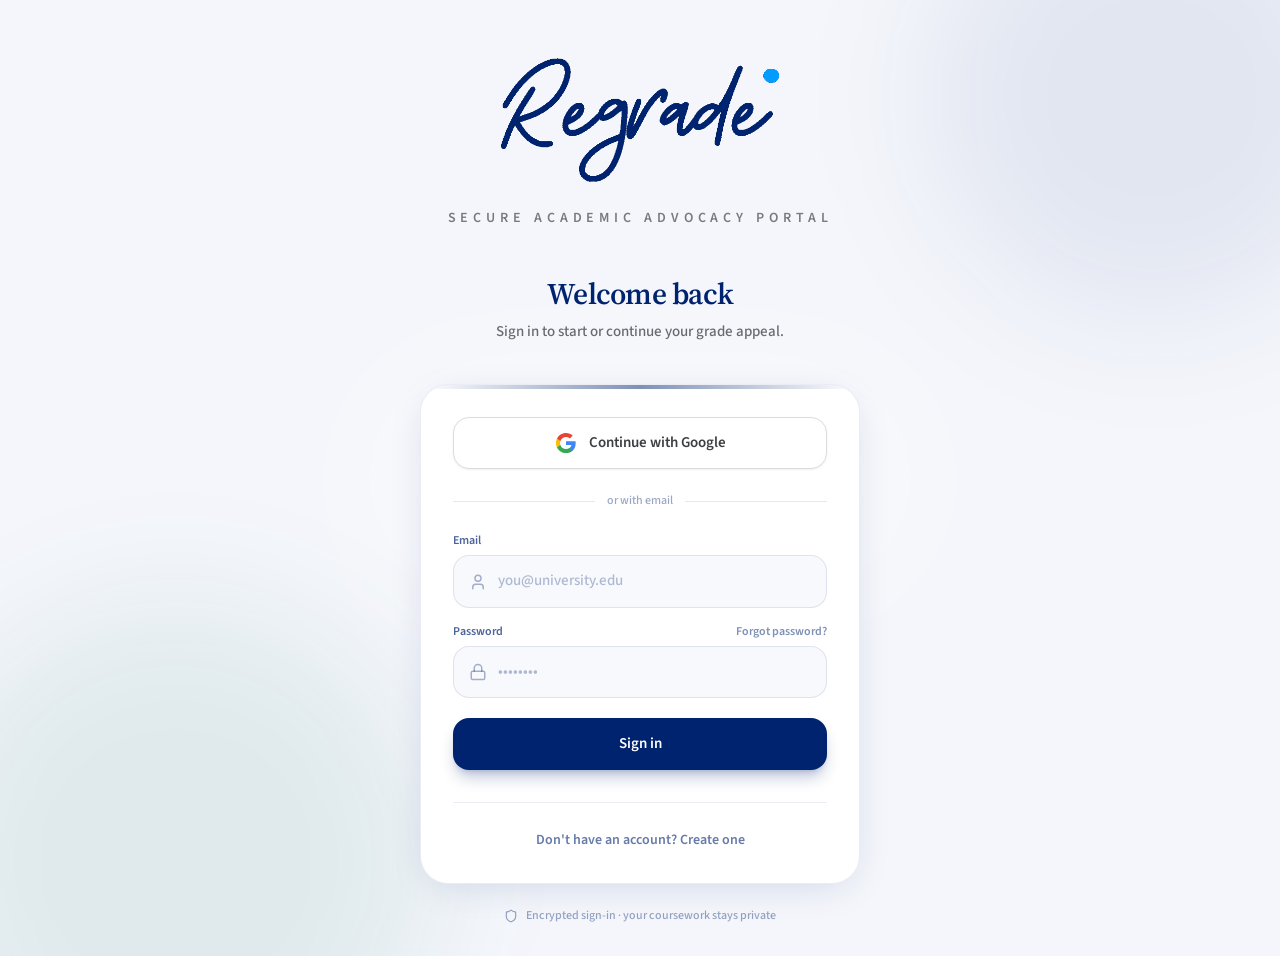
==== commit f0396ead: "Revert "Fix auth email links to land on /app and rebuild sign-in bundle." This reverts commit 22ab5a" ====
--- a/app/index.html
+++ b/app/index.html
@@ -3,15 +3,16 @@
   <head>
     <meta charset="UTF-8" />
     <meta name="viewport" content="width=device-width, initial-scale=1.0, viewport-fit=cover" />
-    <meta name="theme-color" content="#00236f" />
+    <meta name="theme-color" content="#0a1628" />
     <meta name="description" content="Regrade — upload graded work, analyze your appeal, and draft a professional grade appeal." />
     <link rel="icon" type="image/png" href="/favicon.png" />
     <link rel="apple-touch-icon" href="/apple-touch-icon.png" />
     <link rel="preconnect" href="https://fonts.googleapis.com" />
     <link rel="preconnect" href="https://fonts.gstatic.com" crossorigin />
     <title>Regrade App</title>
-    <script type="module" crossorigin src="/assets/index-CwJLnkzT.js"></script>
-    <link rel="stylesheet" crossorigin href="/assets/index-B629xUsR.css">
+    <script type="module" crossorigin src="/assets/app-DPQEbxIW.js"></script>
+    <link rel="modulepreload" crossorigin href="/assets/index.esm-BI2hndO1.js">
+    <link rel="stylesheet" crossorigin href="/assets/app-drBRcx8N.css">
   </head>
   <body>
     <div id="root">
--- a/assets/app-drBRcx8N.css
+++ b/assets/app-drBRcx8N.css
@@ -0,0 +1 @@
+@import"https://fonts.googleapis.com/css2?family=Source+Sans+3:ital,wght@0,400;0,500;0,600;0,700;1,400;1,500&family=Source+Serif+4:ital,wght@0,400;0,500;0,600;0,700;1,400;1,500&display=swap";/*! tailwindcss v4.2.4 | MIT License | https://tailwindcss.com */@layer properties{@supports ((-webkit-hyphens:none) and (not (margin-trim:inline))) or ((-moz-orient:inline) and (not (color:rgb(from red r g b)))){*,:before,:after,::backdrop{--tw-translate-x:0;--tw-translate-y:0;--tw-translate-z:0;--tw-scale-x:1;--tw-scale-y:1;--tw-scale-z:1;--tw-rotate-x:initial;--tw-rotate-y:initial;--tw-rotate-z:initial;--tw-skew-x:initial;--tw-skew-y:initial;--tw-space-y-reverse:0;--tw-divide-y-reverse:0;--tw-border-style:solid;--tw-gradient-position:initial;--tw-gradient-from:#0000;--tw-gradient-via:#0000;--tw-gradient-to:#0000;--tw-gradient-stops:initial;--tw-gradient-via-stops:initial;--tw-gradient-from-position:0%;--tw-gradient-via-position:50%;--tw-gradient-to-position:100%;--tw-leading:initial;--tw-font-weight:initial;--tw-tracking:initial;--tw-shadow:0 0 #0000;--tw-shadow-color:initial;--tw-shadow-alpha:100%;--tw-inset-shadow:0 0 #0000;--tw-inset-shadow-color:initial;--tw-inset-shadow-alpha:100%;--tw-ring-color:initial;--tw-ring-shadow:0 0 #0000;--tw-inset-ring-color:initial;--tw-inset-ring-shadow:0 0 #0000;--tw-ring-inset:initial;--tw-ring-offset-width:0px;--tw-ring-offset-color:#fff;--tw-ring-offset-shadow:0 0 #0000;--tw-blur:initial;--tw-brightness:initial;--tw-contrast:initial;--tw-grayscale:initial;--tw-hue-rotate:initial;--tw-invert:initial;--tw-opacity:initial;--tw-saturate:initial;--tw-sepia:initial;--tw-drop-shadow:initial;--tw-drop-shadow-color:initial;--tw-drop-shadow-alpha:100%;--tw-drop-shadow-size:initial;--tw-backdrop-blur:initial;--tw-backdrop-brightness:initial;--tw-backdrop-contrast:initial;--tw-backdrop-grayscale:initial;--tw-backdrop-hue-rotate:initial;--tw-backdrop-invert:initial;--tw-backdrop-opacity:initial;--tw-backdrop-saturate:initial;--tw-backdrop-sepia:initial;--tw-duration:initial}}}@layer theme{:root,:host{--font-sans:"Source Sans 3", "IBM Plex Sans", ui-sans-serif, system-ui, sans-serif;--font-serif:"Source Serif 4", "Source Sans 3", ui-serif, Georgia, serif;--font-mono:ui-monospace, SFMono-Regular, Menlo, Monaco, Consolas, "Liberation Mono", "Courier New", monospace;--color-red-50:oklch(97.1% .013 17.38);--color-red-100:oklch(93.6% .032 17.717);--color-red-500:oklch(63.7% .237 25.331);--color-red-600:oklch(57.7% .245 27.325);--color-red-700:oklch(50.5% .213 27.518);--color-red-900:oklch(39.6% .141 25.723);--color-amber-50:oklch(98.7% .022 95.277);--color-amber-100:oklch(96.2% .059 95.617);--color-amber-200:oklch(92.4% .12 95.746);--color-amber-400:oklch(82.8% .189 84.429);--color-amber-700:oklch(55.5% .163 48.998);--color-amber-800:oklch(47.3% .137 46.201);--color-amber-950:oklch(27.9% .077 45.635);--color-green-500:oklch(72.3% .219 149.579);--color-green-700:oklch(52.7% .154 150.069);--color-emerald-50:oklch(97.9% .021 166.113);--color-emerald-100:oklch(95% .052 163.051);--color-emerald-600:oklch(59.6% .145 163.225);--color-emerald-800:oklch(43.2% .095 166.913);--color-sky-500:oklch(68.5% .169 237.323);--color-blue-600:oklch(54.6% .245 262.881);--color-violet-600:oklch(54.1% .281 293.009);--color-purple-500:oklch(62.7% .265 303.9);--color-black:#000;--color-white:#fff;--spacing:.25rem;--container-sm:24rem;--container-md:28rem;--container-lg:32rem;--container-xl:36rem;--container-2xl:42rem;--container-3xl:48rem;--container-4xl:56rem;--container-5xl:64rem;--container-6xl:72rem;--container-7xl:80rem;--text-xs:.75rem;--text-xs--line-height:calc(1 / .75);--text-sm:.875rem;--text-sm--line-height:calc(1.25 / .875);--text-base:1rem;--text-base--line-height: 1.5 ;--text-lg:1.125rem;--text-lg--line-height:calc(1.75 / 1.125);--text-xl:1.25rem;--text-xl--line-height:calc(1.75 / 1.25);--text-2xl:1.5rem;--text-2xl--line-height:calc(2 / 1.5);--text-3xl:1.875rem;--text-3xl--line-height: 1.2 ;--text-4xl:2.25rem;--text-4xl--line-height:calc(2.5 / 2.25);--text-5xl:3rem;--text-5xl--line-height:1;--text-6xl:3.75rem;--text-6xl--line-height:1;--text-7xl:4.5rem;--text-7xl--line-height:1;--text-8xl:6rem;--text-8xl--line-height:1;--text-9xl:8rem;--text-9xl--line-height:1;--font-weight-normal:400;--font-weight-medium:500;--font-weight-semibold:600;--font-weight-bold:700;--font-weight-black:900;--tracking-tighter:-.05em;--tracking-tight:-.025em;--tracking-wide:.025em;--tracking-wider:.05em;--tracking-widest:.1em;--leading-tight:1.25;--leading-snug:1.375;--leading-relaxed:1.625;--radius-sm:.25rem;--radius-md:.375rem;--radius-lg:.5rem;--radius-xl:1rem;--radius-2xl:1.5rem;--radius-3xl:2.25rem;--animate-spin:spin 1s linear infinite;--animate-pulse:pulse 2s cubic-bezier(.4, 0, .6, 1) infinite;--animate-bounce:bounce 1s infinite;--blur-sm:8px;--blur-xl:24px;--blur-2xl:40px;--blur-3xl:64px;--default-transition-duration:.15s;--default-transition-timing-function:cubic-bezier(.4, 0, .2, 1);--default-font-family:var(--font-sans);--default-mono-font-family:var(--font-mono);--color-primary:#00236f;--color-secondary:#006c49;--color-surface:#fdfcf7;--color-on-surface:#1a1c1e;--color-on-surface-variant:#44474e}}@layer base{*,:after,:before,::backdrop{box-sizing:border-box;border:0 solid;margin:0;padding:0}::file-selector-button{box-sizing:border-box;border:0 solid;margin:0;padding:0}html,:host{-webkit-text-size-adjust:100%;-moz-tab-size:4;-o-tab-size:4;tab-size:4;line-height:1.5;font-family:var(--default-font-family,ui-sans-serif, system-ui, sans-serif, "Apple Color Emoji", "Segoe UI Emoji", "Segoe UI Symbol", "Noto Color Emoji");font-feature-settings:var(--default-font-feature-settings,normal);font-variation-settings:var(--default-font-variation-settings,normal);-webkit-tap-highlight-color:transparent}hr{height:0;color:inherit;border-top-width:1px}abbr:where([title]){-webkit-text-decoration:underline dotted;text-decoration:underline dotted}h1,h2,h3,h4,h5,h6{font-size:inherit;font-weight:inherit}a{color:inherit;-webkit-text-decoration:inherit;text-decoration:inherit}b,strong{font-weight:bolder}code,kbd,samp,pre{font-family:var(--default-mono-font-family,ui-monospace, SFMono-Regular, Menlo, Monaco, Consolas, "Liberation Mono", "Courier New", monospace);font-feature-settings:var(--default-mono-font-feature-settings,normal);font-variation-settings:var(--default-mono-font-variation-settings,normal);font-size:1em}small{font-size:80%}sub,sup{vertical-align:baseline;font-size:75%;line-height:0;position:relative}sub{bottom:-.25em}sup{top:-.5em}table{text-indent:0;border-color:inherit;border-collapse:collapse}:-moz-focusring{outline:auto}progress{vertical-align:baseline}summary{display:list-item}ol,ul,menu{list-style:none}img,svg,video,canvas,audio,iframe,embed,object{vertical-align:middle;display:block}img,video{max-width:100%;height:auto}button,input,select,optgroup,textarea{font:inherit;font-feature-settings:inherit;font-variation-settings:inherit;letter-spacing:inherit;color:inherit;opacity:1;background-color:#0000;border-radius:0}::file-selector-button{font:inherit;font-feature-settings:inherit;font-variation-settings:inherit;letter-spacing:inherit;color:inherit;opacity:1;background-color:#0000;border-radius:0}:where(select:is([multiple],[size])) optgroup{font-weight:bolder}:where(select:is([multiple],[size])) optgroup option{padding-inline-start:20px}::file-selector-button{margin-inline-end:4px}::-moz-placeholder{opacity:1}::placeholder{opacity:1}@supports (not (-webkit-appearance:-apple-pay-button)) or (contain-intrinsic-size:1px){::-moz-placeholder{color:currentColor}::placeholder{color:currentColor}@supports (color:color-mix(in lab,red,red)){::-moz-placeholder{color:color-mix(in oklab,currentcolor 50%,transparent)}::placeholder{color:color-mix(in oklab,currentcolor 50%,transparent)}}}textarea{resize:vertical}::-webkit-search-decoration{-webkit-appearance:none}::-webkit-date-and-time-value{min-height:1lh;text-align:inherit}::-webkit-datetime-edit{display:inline-flex}::-webkit-datetime-edit-fields-wrapper{padding:0}::-webkit-datetime-edit{padding-block:0}::-webkit-datetime-edit-year-field{padding-block:0}::-webkit-datetime-edit-month-field{padding-block:0}::-webkit-datetime-edit-day-field{padding-block:0}::-webkit-datetime-edit-hour-field{padding-block:0}::-webkit-datetime-edit-minute-field{padding-block:0}::-webkit-datetime-edit-second-field{padding-block:0}::-webkit-datetime-edit-millisecond-field{padding-block:0}::-webkit-datetime-edit-meridiem-field{padding-block:0}::-webkit-calendar-picker-indicator{line-height:1}:-moz-ui-invalid{box-shadow:none}button,input:where([type=button],[type=reset],[type=submit]){-webkit-appearance:button;-moz-appearance:button;appearance:button}::file-selector-button{-webkit-appearance:button;-moz-appearance:button;appearance:button}::-webkit-inner-spin-button{height:auto}::-webkit-outer-spin-button{height:auto}[hidden]:where(:not([hidden=until-found])){display:none!important}body{background-color:var(--color-surface);font-family:var(--font-sans);--tw-font-weight:var(--font-weight-medium);font-size:15px;font-weight:var(--font-weight-medium);color:var(--color-on-surface);-webkit-font-smoothing:antialiased;-moz-osx-font-smoothing:grayscale}body ::-moz-selection{background-color:#00236f1a}body ::selection{background-color:#00236f1a}@supports (color:color-mix(in lab,red,red)){body ::-moz-selection{background-color:color-mix(in oklab,var(--color-primary) 10%,transparent)}body ::selection{background-color:color-mix(in oklab,var(--color-primary) 10%,transparent)}}body::-moz-selection{background-color:#00236f1a}body::selection{background-color:#00236f1a}@supports (color:color-mix(in lab,red,red)){body::-moz-selection{background-color:color-mix(in oklab,var(--color-primary) 10%,transparent)}body::selection{background-color:color-mix(in oklab,var(--color-primary) 10%,transparent)}}@media(min-width:40rem){body{font-size:var(--text-base);line-height:var(--tw-leading,var(--text-base--line-height))}}body{font-feature-settings:"kern" 1,"liga" 1}h1,h2,h3,h4,h5,h6{font-family:var(--font-serif);--tw-font-weight:var(--font-weight-semibold);font-weight:var(--font-weight-semibold);--tw-tracking:var(--tracking-tight);letter-spacing:var(--tracking-tight);color:var(--color-primary);font-feature-settings:"kern" 1,"liga" 1,"lnum" 1}strong{--tw-font-weight:var(--font-weight-semibold);font-weight:var(--font-weight-semibold)}}@layer components{.glass-panel{border-style:var(--tw-border-style);border-width:1px;border-color:#00236f0d}@supports (color:color-mix(in lab,red,red)){.glass-panel{border-color:color-mix(in oklab,var(--color-primary) 5%,transparent)}}.glass-panel{background-color:#fffc}@supports (color:color-mix(in lab,red,red)){.glass-panel{background-color:color-mix(in oklab,var(--color-white) 80%,transparent)}}.glass-panel{--tw-shadow:0 8px 32px -4px var(--tw-shadow-color,#00236f14);box-shadow:var(--tw-inset-shadow),var(--tw-inset-ring-shadow),var(--tw-ring-offset-shadow),var(--tw-ring-shadow),var(--tw-shadow);--tw-backdrop-blur:blur(var(--blur-2xl));-webkit-backdrop-filter:var(--tw-backdrop-blur,) var(--tw-backdrop-brightness,) var(--tw-backdrop-contrast,) var(--tw-backdrop-grayscale,) var(--tw-backdrop-hue-rotate,) var(--tw-backdrop-invert,) var(--tw-backdrop-opacity,) var(--tw-backdrop-saturate,) var(--tw-backdrop-sepia,);backdrop-filter:var(--tw-backdrop-blur,) var(--tw-backdrop-brightness,) var(--tw-backdrop-contrast,) var(--tw-backdrop-grayscale,) var(--tw-backdrop-hue-rotate,) var(--tw-backdrop-invert,) var(--tw-backdrop-opacity,) var(--tw-backdrop-saturate,) var(--tw-backdrop-sepia,)}.institutional-border{border-block-style:var(--tw-border-style);border-block-width:1px;border-color:color-mix(in oklab,var(--color-primary) 10%,transparent);--tw-gradient-position:to right in oklab;background-image:linear-gradient(var(--tw-gradient-stops));--tw-gradient-from:transparent;--tw-gradient-via:color-mix(in oklab, var(--color-primary) 5%, transparent);--tw-gradient-via-stops:var(--tw-gradient-position), var(--tw-gradient-from) var(--tw-gradient-from-position), var(--tw-gradient-via) var(--tw-gradient-via-position), var(--tw-gradient-to) var(--tw-gradient-to-position);--tw-gradient-stops:var(--tw-gradient-via-stops,var(--tw-gradient-position), var(--tw-gradient-from) var(--tw-gradient-from-position), var(--tw-gradient-to) var(--tw-gradient-to-position));--tw-gradient-to:transparent}.paper-texture{background-image:url("data:image/svg+xml,%3Csvg xmlns='http://www.w3.org/2000/svg' width='100' height='100' viewBox='0 0 100 100'%3E%3Cfilter id='noise'%3E%3CfeTurbulence type='fractalNoise' baseFrequency='0.8' numOctaves='3' stitchTiles='stitch'/%3E%3C/filter%3E%3Crect width='100' height='100' filter='url(%23noise)' opacity='0.02'/%3E%3C/svg%3E")}.type-label{font-family:var(--font-sans);--tw-font-weight:var(--font-weight-semibold);font-weight:var(--font-weight-semibold);--tw-tracking:.22em;letter-spacing:.22em;color:#00236f8c}@supports (color:color-mix(in lab,red,red)){.type-label{color:color-mix(in oklab,var(--color-primary) 55%,transparent)}}.type-label{text-transform:uppercase}.type-display{font-family:var(--font-serif);--tw-font-weight:var(--font-weight-semibold);font-weight:var(--font-weight-semibold);--tw-tracking:var(--tracking-tight);letter-spacing:var(--tracking-tight);color:var(--color-primary)}.type-body{font-family:var(--font-sans);--tw-leading:var(--leading-relaxed);line-height:var(--leading-relaxed);--tw-font-weight:var(--font-weight-medium);font-weight:var(--font-weight-medium);color:var(--color-on-surface-variant)}.type-headline{font-family:var(--font-serif);--tw-font-weight:var(--font-weight-semibold);font-weight:var(--font-weight-semibold);--tw-tracking:var(--tracking-tight);letter-spacing:var(--tracking-tight);color:var(--color-primary)}}@layer utilities{.pointer-events-none{pointer-events:none}.visible{visibility:visible}.absolute{position:absolute}.fixed{position:fixed}.relative{position:relative}.static{position:static}.sticky{position:sticky}.inset-0{inset:calc(var(--spacing) * 0)}.inset-x-0{inset-inline:calc(var(--spacing) * 0)}.start{inset-inline-start:var(--spacing)}.end{inset-inline-end:var(--spacing)}.-top-24{top:calc(var(--spacing) * -24)}.-top-32{top:calc(var(--spacing) * -32)}.-top-40{top:calc(var(--spacing) * -40)}.-top-\[6px\]{top:-6px}.top-0{top:calc(var(--spacing) * 0)}.top-1{top:calc(var(--spacing) * 1)}.top-1\.5{top:calc(var(--spacing) * 1.5)}.top-1\/2{top:50%}.top-4{top:calc(var(--spacing) * 4)}.top-24{top:calc(var(--spacing) * 24)}.top-28{top:calc(var(--spacing) * 28)}.-right-2{right:calc(var(--spacing) * -2)}.-right-4{right:calc(var(--spacing) * -4)}.-right-24{right:calc(var(--spacing) * -24)}.-right-40{right:calc(var(--spacing) * -40)}.right-0{right:calc(var(--spacing) * 0)}.right-2{right:calc(var(--spacing) * 2)}.right-4{right:calc(var(--spacing) * 4)}.right-6{right:calc(var(--spacing) * 6)}.-bottom-1{bottom:calc(var(--spacing) * -1)}.-bottom-4{bottom:calc(var(--spacing) * -4)}.-bottom-16{bottom:calc(var(--spacing) * -16)}.-bottom-40{bottom:calc(var(--spacing) * -40)}.bottom-0{bottom:calc(var(--spacing) * 0)}.bottom-4{bottom:calc(var(--spacing) * 4)}.bottom-6{bottom:calc(var(--spacing) * 6)}.bottom-16{bottom:calc(var(--spacing) * 16)}.bottom-24{bottom:calc(var(--spacing) * 24)}.-left-16{left:calc(var(--spacing) * -16)}.-left-20{left:calc(var(--spacing) * -20)}.-left-\[43px\]{left:-43px}.-left-\[76px\]{left:-76px}.left-0{left:calc(var(--spacing) * 0)}.left-1\/2{left:50%}.left-4{left:calc(var(--spacing) * 4)}.left-6{left:calc(var(--spacing) * 6)}.left-\[-32px\]{left:-32px}.left-\[15px\]{left:15px}.-z-0{z-index:-0}.z-10{z-index:10}.z-20{z-index:20}.z-40{z-index:40}.z-50{z-index:50}.container{width:100%}@media(min-width:40rem){.container{max-width:40rem}}@media(min-width:48rem){.container{max-width:48rem}}@media(min-width:64rem){.container{max-width:64rem}}@media(min-width:80rem){.container{max-width:80rem}}@media(min-width:96rem){.container{max-width:96rem}}.-mx-2{margin-inline:calc(var(--spacing) * -2)}.mx-1{margin-inline:calc(var(--spacing) * 1)}.mx-auto{margin-inline:auto}.mt-0\.5{margin-top:calc(var(--spacing) * .5)}.mt-1{margin-top:calc(var(--spacing) * 1)}.mt-2{margin-top:calc(var(--spacing) * 2)}.mt-3{margin-top:calc(var(--spacing) * 3)}.mt-4{margin-top:calc(var(--spacing) * 4)}.mt-6{margin-top:calc(var(--spacing) * 6)}.mt-8{margin-top:calc(var(--spacing) * 8)}.mt-16{margin-top:calc(var(--spacing) * 16)}.mt-24{margin-top:calc(var(--spacing) * 24)}.mt-\[1px\]{margin-top:1px}.mb-0\.5{margin-bottom:calc(var(--spacing) * .5)}.mb-1{margin-bottom:calc(var(--spacing) * 1)}.mb-1\.5{margin-bottom:calc(var(--spacing) * 1.5)}.mb-2{margin-bottom:calc(var(--spacing) * 2)}.mb-3{margin-bottom:calc(var(--spacing) * 3)}.mb-4{margin-bottom:calc(var(--spacing) * 4)}.mb-5{margin-bottom:calc(var(--spacing) * 5)}.mb-6{margin-bottom:calc(var(--spacing) * 6)}.mb-8{margin-bottom:calc(var(--spacing) * 8)}.mb-10{margin-bottom:calc(var(--spacing) * 10)}.mb-16{margin-bottom:calc(var(--spacing) * 16)}.mb-20{margin-bottom:calc(var(--spacing) * 20)}.-ml-1{margin-left:calc(var(--spacing) * -1)}.-ml-2{margin-left:calc(var(--spacing) * -2)}.ml-1{margin-left:calc(var(--spacing) * 1)}.ml-4{margin-left:calc(var(--spacing) * 4)}.ml-8{margin-left:calc(var(--spacing) * 8)}.block{display:block}.contents{display:contents}.flex{display:flex}.grid{display:grid}.hidden{display:none}.inline{display:inline}.inline-block{display:inline-block}.inline-flex{display:inline-flex}.table{display:table}.aspect-\[2\/1\]{aspect-ratio:2}.aspect-\[4\/3\]{aspect-ratio:4/3}.h-0\.5{height:calc(var(--spacing) * .5)}.h-1{height:calc(var(--spacing) * 1)}.h-1\.5{height:calc(var(--spacing) * 1.5)}.h-2{height:calc(var(--spacing) * 2)}.h-4{height:calc(var(--spacing) * 4)}.h-5{height:calc(var(--spacing) * 5)}.h-6{height:calc(var(--spacing) * 6)}.h-7{height:calc(var(--spacing) * 7)}.h-8{height:calc(var(--spacing) * 8)}.h-9{height:calc(var(--spacing) * 9)}.h-11{height:calc(var(--spacing) * 11)}.h-12{height:calc(var(--spacing) * 12)}.h-14{height:calc(var(--spacing) * 14)}.h-40{height:calc(var(--spacing) * 40)}.h-48{height:calc(var(--spacing) * 48)}.h-56{height:calc(var(--spacing) * 56)}.h-64{height:calc(var(--spacing) * 64)}.h-\[4px\]{height:4px}.h-\[28rem\]{height:28rem}.h-\[32rem\]{height:32rem}.h-\[44rem\]{height:44rem}.h-\[100dvh\]{height:100dvh}.h-auto{height:auto}.h-fit{height:-moz-fit-content;height:fit-content}.h-full{height:100%}.h-px{height:1px}.max-h-32{max-height:calc(var(--spacing) * 32)}.max-h-48{max-height:calc(var(--spacing) * 48)}.max-h-56{max-height:calc(var(--spacing) * 56)}.min-h-0{min-height:calc(var(--spacing) * 0)}.min-h-\[3\.25rem\]{min-height:3.25rem}.min-h-\[4\.75rem\]{min-height:4.75rem}.min-h-\[44px\]{min-height:44px}.min-h-\[52px\]{min-height:52px}.min-h-\[1200px\]{min-height:1200px}.min-h-screen{min-height:100vh}.w-1\.5{width:calc(var(--spacing) * 1.5)}.w-1\/2{width:50%}.w-2{width:calc(var(--spacing) * 2)}.w-4{width:calc(var(--spacing) * 4)}.w-5{width:calc(var(--spacing) * 5)}.w-6{width:calc(var(--spacing) * 6)}.w-7{width:calc(var(--spacing) * 7)}.w-8{width:calc(var(--spacing) * 8)}.w-9{width:calc(var(--spacing) * 9)}.w-11{width:calc(var(--spacing) * 11)}.w-12{width:calc(var(--spacing) * 12)}.w-32{width:calc(var(--spacing) * 32)}.w-48{width:calc(var(--spacing) * 48)}.w-56{width:calc(var(--spacing) * 56)}.w-64{width:calc(var(--spacing) * 64)}.w-\[1px\]{width:1px}.w-\[2px\]{width:2px}.w-\[20rem\]{width:20rem}.w-\[28rem\]{width:28rem}.w-\[32rem\]{width:32rem}.w-\[44px\]{width:44px}.w-\[44rem\]{width:44rem}.w-\[60\%\]{width:60%}.w-\[min\(100\%\,36rem\)\]{width:min(100%,36rem)}.w-auto{width:auto}.w-full{width:100%}.w-px{width:1px}.max-w-2xl{max-width:var(--container-2xl)}.max-w-3xl{max-width:var(--container-3xl)}.max-w-4xl{max-width:var(--container-4xl)}.max-w-5xl{max-width:var(--container-5xl)}.max-w-6xl{max-width:var(--container-6xl)}.max-w-7xl{max-width:var(--container-7xl)}.max-w-\[88\%\]{max-width:88%}.max-w-\[440px\]{max-width:440px}.max-w-\[min\(100\%\,24rem\)\]{max-width:min(100%,24rem)}.max-w-\[min\(100\%\,40rem\)\]{max-width:min(100%,40rem)}.max-w-full{max-width:100%}.max-w-lg{max-width:var(--container-lg)}.max-w-md{max-width:var(--container-md)}.max-w-sm{max-width:var(--container-sm)}.max-w-xl{max-width:var(--container-xl)}.min-w-0{min-width:calc(var(--spacing) * 0)}.min-w-\[44px\]{min-width:44px}.min-w-\[70px\]{min-width:70px}.min-w-max{min-width:-moz-max-content;min-width:max-content}.flex-1{flex:1}.flex-shrink-0{flex-shrink:0}.shrink{flex-shrink:1}.shrink-0{flex-shrink:0}.flex-grow,.grow{flex-grow:1}.-translate-x-1\/2{--tw-translate-x: -50% ;translate:var(--tw-translate-x) var(--tw-translate-y)}.-translate-y-1\/2{--tw-translate-y: -50% ;translate:var(--tw-translate-x) var(--tw-translate-y)}.translate-y-\[-2px\]{--tw-translate-y:-2px;translate:var(--tw-translate-x) var(--tw-translate-y)}.scale-110{--tw-scale-x:110%;--tw-scale-y:110%;--tw-scale-z:110%;scale:var(--tw-scale-x) var(--tw-scale-y)}.scale-150{--tw-scale-x:150%;--tw-scale-y:150%;--tw-scale-z:150%;scale:var(--tw-scale-x) var(--tw-scale-y)}.rotate-180{rotate:180deg}.transform{transform:var(--tw-rotate-x,) var(--tw-rotate-y,) var(--tw-rotate-z,) var(--tw-skew-x,) var(--tw-skew-y,)}.animate-bounce{animation:var(--animate-bounce)}.animate-pulse{animation:var(--animate-pulse)}.animate-spin{animation:var(--animate-spin)}.cursor-pointer{cursor:pointer}.resize{resize:both}.resize-y{resize:vertical}.list-inside{list-style-position:inside}.list-decimal{list-style-type:decimal}.list-disc{list-style-type:disc}.list-none{list-style-type:none}.grid-cols-1{grid-template-columns:repeat(1,minmax(0,1fr))}.grid-cols-2{grid-template-columns:repeat(2,minmax(0,1fr))}.flex-col{flex-direction:column}.flex-wrap{flex-wrap:wrap}.\!items-center{align-items:center!important}.items-baseline{align-items:baseline}.items-center{align-items:center}.items-end{align-items:flex-end}.items-start{align-items:flex-start}.items-stretch{align-items:stretch}.justify-around{justify-content:space-around}.justify-between{justify-content:space-between}.justify-center{justify-content:center}.justify-end{justify-content:flex-end}.gap-1{gap:calc(var(--spacing) * 1)}.gap-1\.5{gap:calc(var(--spacing) * 1.5)}.gap-2{gap:calc(var(--spacing) * 2)}.gap-3{gap:calc(var(--spacing) * 3)}.gap-4{gap:calc(var(--spacing) * 4)}.gap-6{gap:calc(var(--spacing) * 6)}.gap-8{gap:calc(var(--spacing) * 8)}.gap-10{gap:calc(var(--spacing) * 10)}.gap-12{gap:calc(var(--spacing) * 12)}.gap-16{gap:calc(var(--spacing) * 16)}.gap-20{gap:calc(var(--spacing) * 20)}.gap-24{gap:calc(var(--spacing) * 24)}:where(.space-y-1>:not(:last-child)){--tw-space-y-reverse:0;margin-block-start:calc(calc(var(--spacing) * 1) * var(--tw-space-y-reverse));margin-block-end:calc(calc(var(--spacing) * 1) * calc(1 - var(--tw-space-y-reverse)))}:where(.space-y-2>:not(:last-child)){--tw-space-y-reverse:0;margin-block-start:calc(calc(var(--spacing) * 2) * var(--tw-space-y-reverse));margin-block-end:calc(calc(var(--spacing) * 2) * calc(1 - var(--tw-space-y-reverse)))}:where(.space-y-3>:not(:last-child)){--tw-space-y-reverse:0;margin-block-start:calc(calc(var(--spacing) * 3) * var(--tw-space-y-reverse));margin-block-end:calc(calc(var(--spacing) * 3) * calc(1 - var(--tw-space-y-reverse)))}:where(.space-y-4>:not(:last-child)){--tw-space-y-reverse:0;margin-block-start:calc(calc(var(--spacing) * 4) * var(--tw-space-y-reverse));margin-block-end:calc(calc(var(--spacing) * 4) * calc(1 - var(--tw-space-y-reverse)))}:where(.space-y-5>:not(:last-child)){--tw-space-y-reverse:0;margin-block-start:calc(calc(var(--spacing) * 5) * var(--tw-space-y-reverse));margin-block-end:calc(calc(var(--spacing) * 5) * calc(1 - var(--tw-space-y-reverse)))}:where(.space-y-6>:not(:last-child)){--tw-space-y-reverse:0;margin-block-start:calc(calc(var(--spacing) * 6) * var(--tw-space-y-reverse));margin-block-end:calc(calc(var(--spacing) * 6) * calc(1 - var(--tw-space-y-reverse)))}:where(.space-y-7>:not(:last-child)){--tw-space-y-reverse:0;margin-block-start:calc(calc(var(--spacing) * 7) * var(--tw-space-y-reverse));margin-block-end:calc(calc(var(--spacing) * 7) * calc(1 - var(--tw-space-y-reverse)))}:where(.space-y-8>:not(:last-child)){--tw-space-y-reverse:0;margin-block-start:calc(calc(var(--spacing) * 8) * var(--tw-space-y-reverse));margin-block-end:calc(calc(var(--spacing) * 8) * calc(1 - var(--tw-space-y-reverse)))}:where(.space-y-10>:not(:last-child)){--tw-space-y-reverse:0;margin-block-start:calc(calc(var(--spacing) * 10) * var(--tw-space-y-reverse));margin-block-end:calc(calc(var(--spacing) * 10) * calc(1 - var(--tw-space-y-reverse)))}:where(.space-y-12>:not(:last-child)){--tw-space-y-reverse:0;margin-block-start:calc(calc(var(--spacing) * 12) * var(--tw-space-y-reverse));margin-block-end:calc(calc(var(--spacing) * 12) * calc(1 - var(--tw-space-y-reverse)))}:where(.space-y-16>:not(:last-child)){--tw-space-y-reverse:0;margin-block-start:calc(calc(var(--spacing) * 16) * var(--tw-space-y-reverse));margin-block-end:calc(calc(var(--spacing) * 16) * calc(1 - var(--tw-space-y-reverse)))}:where(.space-y-24>:not(:last-child)){--tw-space-y-reverse:0;margin-block-start:calc(calc(var(--spacing) * 24) * var(--tw-space-y-reverse));margin-block-end:calc(calc(var(--spacing) * 24) * calc(1 - var(--tw-space-y-reverse)))}:where(.space-y-32>:not(:last-child)){--tw-space-y-reverse:0;margin-block-start:calc(calc(var(--spacing) * 32) * var(--tw-space-y-reverse));margin-block-end:calc(calc(var(--spacing) * 32) * calc(1 - var(--tw-space-y-reverse)))}:where(.divide-y>:not(:last-child)){--tw-divide-y-reverse:0;border-bottom-style:var(--tw-border-style);border-top-style:var(--tw-border-style);border-top-width:calc(1px * var(--tw-divide-y-reverse));border-bottom-width:calc(1px * calc(1 - var(--tw-divide-y-reverse)))}:where(.divide-primary\/5>:not(:last-child)){border-color:#00236f0d}@supports (color:color-mix(in lab,red,red)){:where(.divide-primary\/5>:not(:last-child)){border-color:color-mix(in oklab,var(--color-primary) 5%,transparent)}}:where(.divide-primary\/10>:not(:last-child)){border-color:#00236f1a}@supports (color:color-mix(in lab,red,red)){:where(.divide-primary\/10>:not(:last-child)){border-color:color-mix(in oklab,var(--color-primary) 10%,transparent)}}.self-start{align-self:flex-start}.truncate{text-overflow:ellipsis;white-space:nowrap;overflow:hidden}.overflow-hidden{overflow:hidden}.overflow-x-auto{overflow-x:auto}.overflow-y-auto{overflow-y:auto}.overscroll-contain{overscroll-behavior:contain}.rounded{border-radius:.25rem}.rounded-2xl{border-radius:var(--radius-2xl)}.rounded-3xl{border-radius:var(--radius-3xl)}.rounded-\[1\.25rem\]{border-radius:1.25rem}.rounded-\[1\.75rem\]{border-radius:1.75rem}.rounded-\[2\.5rem\]{border-radius:2.5rem}.rounded-\[2rem\]{border-radius:2rem}.rounded-\[3\.5rem\]{border-radius:3.5rem}.rounded-\[3rem\]{border-radius:3rem}.rounded-\[4rem\]{border-radius:4rem}.rounded-\[5rem\]{border-radius:5rem}.rounded-full{border-radius:3.40282e38px}.rounded-lg{border-radius:var(--radius-lg)}.rounded-sm{border-radius:var(--radius-sm)}.rounded-xl{border-radius:var(--radius-xl)}.rounded-br-md{border-bottom-right-radius:var(--radius-md)}.border{border-style:var(--tw-border-style);border-width:1px}.border-2{border-style:var(--tw-border-style);border-width:2px}.border-4{border-style:var(--tw-border-style);border-width:4px}.border-t{border-top-style:var(--tw-border-style);border-top-width:1px}.border-b{border-bottom-style:var(--tw-border-style);border-bottom-width:1px}.border-b-2{border-bottom-style:var(--tw-border-style);border-bottom-width:2px}.border-l{border-left-style:var(--tw-border-style);border-left-width:1px}.border-l-4{border-left-style:var(--tw-border-style);border-left-width:4px}.border-dashed{--tw-border-style:dashed;border-style:dashed}.border-\[\#dadce0\]{border-color:#dadce0}.border-amber-200\/60{border-color:#fee68599}@supports (color:color-mix(in lab,red,red)){.border-amber-200\/60{border-color:color-mix(in oklab,var(--color-amber-200) 60%,transparent)}}.border-amber-200\/70{border-color:#fee685b3}@supports (color:color-mix(in lab,red,red)){.border-amber-200\/70{border-color:color-mix(in oklab,var(--color-amber-200) 70%,transparent)}}.border-amber-200\/80{border-color:#fee685cc}@supports (color:color-mix(in lab,red,red)){.border-amber-200\/80{border-color:color-mix(in oklab,var(--color-amber-200) 80%,transparent)}}.border-amber-400\/80{border-color:#fcbb00cc}@supports (color:color-mix(in lab,red,red)){.border-amber-400\/80{border-color:color-mix(in oklab,var(--color-amber-400) 80%,transparent)}}.border-black\/\[0\.06\]{border-color:#0000000f}@supports (color:color-mix(in lab,red,red)){.border-black\/\[0\.06\]{border-color:color-mix(in oklab,var(--color-black) 6%,transparent)}}.border-black\/\[0\.08\]{border-color:#00000014}@supports (color:color-mix(in lab,red,red)){.border-black\/\[0\.08\]{border-color:color-mix(in oklab,var(--color-black) 8%,transparent)}}.border-emerald-100{border-color:var(--color-emerald-100)}.border-green-500\/10{border-color:#00c7581a}@supports (color:color-mix(in lab,red,red)){.border-green-500\/10{border-color:color-mix(in oklab,var(--color-green-500) 10%,transparent)}}.border-green-500\/20{border-color:#00c75833}@supports (color:color-mix(in lab,red,red)){.border-green-500\/20{border-color:color-mix(in oklab,var(--color-green-500) 20%,transparent)}}.border-on-surface-variant\/20{border-color:#44474e33}@supports (color:color-mix(in lab,red,red)){.border-on-surface-variant\/20{border-color:color-mix(in oklab,var(--color-on-surface-variant) 20%,transparent)}}.border-primary{border-color:var(--color-primary)}.border-primary\/5{border-color:#00236f0d}@supports (color:color-mix(in lab,red,red)){.border-primary\/5{border-color:color-mix(in oklab,var(--color-primary) 5%,transparent)}}.border-primary\/8{border-color:#00236f14}@supports (color:color-mix(in lab,red,red)){.border-primary\/8{border-color:color-mix(in oklab,var(--color-primary) 8%,transparent)}}.border-primary\/10{border-color:#00236f1a}@supports (color:color-mix(in lab,red,red)){.border-primary\/10{border-color:color-mix(in oklab,var(--color-primary) 10%,transparent)}}.border-primary\/12{border-color:#00236f1f}@supports (color:color-mix(in lab,red,red)){.border-primary\/12{border-color:color-mix(in oklab,var(--color-primary) 12%,transparent)}}.border-primary\/15{border-color:#00236f26}@supports (color:color-mix(in lab,red,red)){.border-primary\/15{border-color:color-mix(in oklab,var(--color-primary) 15%,transparent)}}.border-primary\/20{border-color:#00236f33}@supports (color:color-mix(in lab,red,red)){.border-primary\/20{border-color:color-mix(in oklab,var(--color-primary) 20%,transparent)}}.border-primary\/25{border-color:#00236f40}@supports (color:color-mix(in lab,red,red)){.border-primary\/25{border-color:color-mix(in oklab,var(--color-primary) 25%,transparent)}}.border-primary\/\[0\.08\]{border-color:#00236f14}@supports (color:color-mix(in lab,red,red)){.border-primary\/\[0\.08\]{border-color:color-mix(in oklab,var(--color-primary) 8%,transparent)}}.border-red-100{border-color:var(--color-red-100)}.border-red-500\/15{border-color:#fb2c3626}@supports (color:color-mix(in lab,red,red)){.border-red-500\/15{border-color:color-mix(in oklab,var(--color-red-500) 15%,transparent)}}.border-red-500\/20{border-color:#fb2c3633}@supports (color:color-mix(in lab,red,red)){.border-red-500\/20{border-color:color-mix(in oklab,var(--color-red-500) 20%,transparent)}}.border-secondary\/20{border-color:#006c4933}@supports (color:color-mix(in lab,red,red)){.border-secondary\/20{border-color:color-mix(in oklab,var(--color-secondary) 20%,transparent)}}.border-secondary\/40{border-color:#006c4966}@supports (color:color-mix(in lab,red,red)){.border-secondary\/40{border-color:color-mix(in oklab,var(--color-secondary) 40%,transparent)}}.border-surface{border-color:var(--color-surface)}.border-transparent{border-color:#0000}.border-white{border-color:var(--color-white)}.border-white\/10{border-color:#ffffff1a}@supports (color:color-mix(in lab,red,red)){.border-white\/10{border-color:color-mix(in oklab,var(--color-white) 10%,transparent)}}.border-white\/20{border-color:#fff3}@supports (color:color-mix(in lab,red,red)){.border-white\/20{border-color:color-mix(in oklab,var(--color-white) 20%,transparent)}}.bg-\[\#0d0d0d\]\/20{background-color:#0d0d0d33}.bg-\[\#19a37b\]{background-color:#19a37b}.bg-\[\#00236f\]{background-color:#00236f}.bg-\[\#735c00\]\/5{background-color:#735c000d}.bg-\[\#001438\]{background-color:#001438}.bg-\[\#f4f6fb\]{background-color:#f4f6fb}.bg-\[\#f7f7f8\]{background-color:#f7f7f8}.bg-\[\#f8f9fc\]{background-color:#f8f9fc}.bg-\[\#fdfcf7\]{background-color:#fdfcf7}.bg-amber-50{background-color:var(--color-amber-50)}.bg-amber-50\/50{background-color:#fffbeb80}@supports (color:color-mix(in lab,red,red)){.bg-amber-50\/50{background-color:color-mix(in oklab,var(--color-amber-50) 50%,transparent)}}.bg-amber-100{background-color:var(--color-amber-100)}.bg-black\/\[0\.03\]{background-color:#00000008}@supports (color:color-mix(in lab,red,red)){.bg-black\/\[0\.03\]{background-color:color-mix(in oklab,var(--color-black) 3%,transparent)}}.bg-emerald-50{background-color:var(--color-emerald-50)}.bg-green-500{background-color:var(--color-green-500)}.bg-green-500\/5{background-color:#00c7580d}@supports (color:color-mix(in lab,red,red)){.bg-green-500\/5{background-color:color-mix(in oklab,var(--color-green-500) 5%,transparent)}}.bg-green-500\/10{background-color:#00c7581a}@supports (color:color-mix(in lab,red,red)){.bg-green-500\/10{background-color:color-mix(in oklab,var(--color-green-500) 10%,transparent)}}.bg-on-surface-variant{background-color:var(--color-on-surface-variant)}.bg-on-surface-variant\/10{background-color:#44474e1a}@supports (color:color-mix(in lab,red,red)){.bg-on-surface-variant\/10{background-color:color-mix(in oklab,var(--color-on-surface-variant) 10%,transparent)}}.bg-primary{background-color:var(--color-primary)}.bg-primary\/5{background-color:#00236f0d}@supports (color:color-mix(in lab,red,red)){.bg-primary\/5{background-color:color-mix(in oklab,var(--color-primary) 5%,transparent)}}.bg-primary\/8{background-color:#00236f14}@supports (color:color-mix(in lab,red,red)){.bg-primary\/8{background-color:color-mix(in oklab,var(--color-primary) 8%,transparent)}}.bg-primary\/10{background-color:#00236f1a}@supports (color:color-mix(in lab,red,red)){.bg-primary\/10{background-color:color-mix(in oklab,var(--color-primary) 10%,transparent)}}.bg-primary\/20{background-color:#00236f33}@supports (color:color-mix(in lab,red,red)){.bg-primary\/20{background-color:color-mix(in oklab,var(--color-primary) 20%,transparent)}}.bg-primary\/40{background-color:#00236f66}@supports (color:color-mix(in lab,red,red)){.bg-primary\/40{background-color:color-mix(in oklab,var(--color-primary) 40%,transparent)}}.bg-primary\/\[0\.02\]{background-color:#00236f05}@supports (color:color-mix(in lab,red,red)){.bg-primary\/\[0\.02\]{background-color:color-mix(in oklab,var(--color-primary) 2%,transparent)}}.bg-primary\/\[0\.03\]{background-color:#00236f08}@supports (color:color-mix(in lab,red,red)){.bg-primary\/\[0\.03\]{background-color:color-mix(in oklab,var(--color-primary) 3%,transparent)}}.bg-primary\/\[0\.04\]{background-color:#00236f0a}@supports (color:color-mix(in lab,red,red)){.bg-primary\/\[0\.04\]{background-color:color-mix(in oklab,var(--color-primary) 4%,transparent)}}.bg-primary\/\[0\.05\]{background-color:#00236f0d}@supports (color:color-mix(in lab,red,red)){.bg-primary\/\[0\.05\]{background-color:color-mix(in oklab,var(--color-primary) 5%,transparent)}}.bg-primary\/\[0\.06\]{background-color:#00236f0f}@supports (color:color-mix(in lab,red,red)){.bg-primary\/\[0\.06\]{background-color:color-mix(in oklab,var(--color-primary) 6%,transparent)}}.bg-primary\/\[0\.07\]{background-color:#00236f12}@supports (color:color-mix(in lab,red,red)){.bg-primary\/\[0\.07\]{background-color:color-mix(in oklab,var(--color-primary) 7%,transparent)}}.bg-red-50{background-color:var(--color-red-50)}.bg-red-500\/5{background-color:#fb2c360d}@supports (color:color-mix(in lab,red,red)){.bg-red-500\/5{background-color:color-mix(in oklab,var(--color-red-500) 5%,transparent)}}.bg-red-500\/10{background-color:#fb2c361a}@supports (color:color-mix(in lab,red,red)){.bg-red-500\/10{background-color:color-mix(in oklab,var(--color-red-500) 10%,transparent)}}.bg-red-500\/\[0\.04\]{background-color:#fb2c360a}@supports (color:color-mix(in lab,red,red)){.bg-red-500\/\[0\.04\]{background-color:color-mix(in oklab,var(--color-red-500) 4%,transparent)}}.bg-secondary{background-color:var(--color-secondary)}.bg-secondary\/5{background-color:#006c490d}@supports (color:color-mix(in lab,red,red)){.bg-secondary\/5{background-color:color-mix(in oklab,var(--color-secondary) 5%,transparent)}}.bg-secondary\/10{background-color:#006c491a}@supports (color:color-mix(in lab,red,red)){.bg-secondary\/10{background-color:color-mix(in oklab,var(--color-secondary) 10%,transparent)}}.bg-secondary\/\[0\.08\]{background-color:#006c4914}@supports (color:color-mix(in lab,red,red)){.bg-secondary\/\[0\.08\]{background-color:color-mix(in oklab,var(--color-secondary) 8%,transparent)}}.bg-surface{background-color:var(--color-surface)}.bg-surface\/50{background-color:#fdfcf780}@supports (color:color-mix(in lab,red,red)){.bg-surface\/50{background-color:color-mix(in oklab,var(--color-surface) 50%,transparent)}}.bg-transparent{background-color:#0000}.bg-white{background-color:var(--color-white)}.bg-white\/5{background-color:#ffffff0d}@supports (color:color-mix(in lab,red,red)){.bg-white\/5{background-color:color-mix(in oklab,var(--color-white) 5%,transparent)}}.bg-white\/10{background-color:#ffffff1a}@supports (color:color-mix(in lab,red,red)){.bg-white\/10{background-color:color-mix(in oklab,var(--color-white) 10%,transparent)}}.bg-white\/15{background-color:#ffffff26}@supports (color:color-mix(in lab,red,red)){.bg-white\/15{background-color:color-mix(in oklab,var(--color-white) 15%,transparent)}}.bg-white\/40{background-color:#fff6}@supports (color:color-mix(in lab,red,red)){.bg-white\/40{background-color:color-mix(in oklab,var(--color-white) 40%,transparent)}}.bg-white\/60{background-color:#fff9}@supports (color:color-mix(in lab,red,red)){.bg-white\/60{background-color:color-mix(in oklab,var(--color-white) 60%,transparent)}}.bg-white\/70{background-color:#ffffffb3}@supports (color:color-mix(in lab,red,red)){.bg-white\/70{background-color:color-mix(in oklab,var(--color-white) 70%,transparent)}}.bg-white\/80{background-color:#fffc}@supports (color:color-mix(in lab,red,red)){.bg-white\/80{background-color:color-mix(in oklab,var(--color-white) 80%,transparent)}}.bg-white\/85{background-color:#ffffffd9}@supports (color:color-mix(in lab,red,red)){.bg-white\/85{background-color:color-mix(in oklab,var(--color-white) 85%,transparent)}}.bg-white\/90{background-color:#ffffffe6}@supports (color:color-mix(in lab,red,red)){.bg-white\/90{background-color:color-mix(in oklab,var(--color-white) 90%,transparent)}}.bg-gradient-to-br{--tw-gradient-position:to bottom right in oklab;background-image:linear-gradient(var(--tw-gradient-stops))}.bg-gradient-to-l{--tw-gradient-position:to left in oklab;background-image:linear-gradient(var(--tw-gradient-stops))}.bg-gradient-to-r{--tw-gradient-position:to right in oklab;background-image:linear-gradient(var(--tw-gradient-stops))}.bg-gradient-to-t{--tw-gradient-position:to top in oklab;background-image:linear-gradient(var(--tw-gradient-stops))}.from-blue-600\/15{--tw-gradient-from:#155dfc26}@supports (color:color-mix(in lab,red,red)){.from-blue-600\/15{--tw-gradient-from:color-mix(in oklab, var(--color-blue-600) 15%, transparent)}}.from-blue-600\/15{--tw-gradient-stops:var(--tw-gradient-via-stops,var(--tw-gradient-position), var(--tw-gradient-from) var(--tw-gradient-from-position), var(--tw-gradient-to) var(--tw-gradient-to-position))}.from-emerald-600\/15{--tw-gradient-from:#00976726}@supports (color:color-mix(in lab,red,red)){.from-emerald-600\/15{--tw-gradient-from:color-mix(in oklab, var(--color-emerald-600) 15%, transparent)}}.from-emerald-600\/15{--tw-gradient-stops:var(--tw-gradient-via-stops,var(--tw-gradient-position), var(--tw-gradient-from) var(--tw-gradient-from-position), var(--tw-gradient-to) var(--tw-gradient-to-position))}.from-primary{--tw-gradient-from:var(--color-primary);--tw-gradient-stops:var(--tw-gradient-via-stops,var(--tw-gradient-position), var(--tw-gradient-from) var(--tw-gradient-from-position), var(--tw-gradient-to) var(--tw-gradient-to-position))}.from-primary\/0{--tw-gradient-from:#0000}@supports (color:color-mix(in lab,red,red)){.from-primary\/0{--tw-gradient-from:color-mix(in oklab, var(--color-primary) 0%, transparent)}}.from-primary\/0{--tw-gradient-stops:var(--tw-gradient-via-stops,var(--tw-gradient-position), var(--tw-gradient-from) var(--tw-gradient-from-position), var(--tw-gradient-to) var(--tw-gradient-to-position))}.from-primary\/15{--tw-gradient-from:#00236f26}@supports (color:color-mix(in lab,red,red)){.from-primary\/15{--tw-gradient-from:color-mix(in oklab, var(--color-primary) 15%, transparent)}}.from-primary\/15{--tw-gradient-stops:var(--tw-gradient-via-stops,var(--tw-gradient-position), var(--tw-gradient-from) var(--tw-gradient-from-position), var(--tw-gradient-to) var(--tw-gradient-to-position))}.from-violet-600\/15{--tw-gradient-from:#7f22fe26}@supports (color:color-mix(in lab,red,red)){.from-violet-600\/15{--tw-gradient-from:color-mix(in oklab, var(--color-violet-600) 15%, transparent)}}.from-violet-600\/15{--tw-gradient-stops:var(--tw-gradient-via-stops,var(--tw-gradient-position), var(--tw-gradient-from) var(--tw-gradient-from-position), var(--tw-gradient-to) var(--tw-gradient-to-position))}.from-white{--tw-gradient-from:var(--color-white);--tw-gradient-stops:var(--tw-gradient-via-stops,var(--tw-gradient-position), var(--tw-gradient-from) var(--tw-gradient-from-position), var(--tw-gradient-to) var(--tw-gradient-to-position))}.from-white\/10{--tw-gradient-from:#ffffff1a}@supports (color:color-mix(in lab,red,red)){.from-white\/10{--tw-gradient-from:color-mix(in oklab, var(--color-white) 10%, transparent)}}.from-white\/10{--tw-gradient-stops:var(--tw-gradient-via-stops,var(--tw-gradient-position), var(--tw-gradient-from) var(--tw-gradient-from-position), var(--tw-gradient-to) var(--tw-gradient-to-position))}.via-green-500\/10{--tw-gradient-via:#00c7581a}@supports (color:color-mix(in lab,red,red)){.via-green-500\/10{--tw-gradient-via:color-mix(in oklab, var(--color-green-500) 10%, transparent)}}.via-green-500\/10{--tw-gradient-via-stops:var(--tw-gradient-position), var(--tw-gradient-from) var(--tw-gradient-from-position), var(--tw-gradient-via) var(--tw-gradient-via-position), var(--tw-gradient-to) var(--tw-gradient-to-position);--tw-gradient-stops:var(--tw-gradient-via-stops)}.via-primary\/5{--tw-gradient-via:#00236f0d}@supports (color:color-mix(in lab,red,red)){.via-primary\/5{--tw-gradient-via:color-mix(in oklab, var(--color-primary) 5%, transparent)}}.via-primary\/5{--tw-gradient-via-stops:var(--tw-gradient-position), var(--tw-gradient-from) var(--tw-gradient-from-position), var(--tw-gradient-via) var(--tw-gradient-via-position), var(--tw-gradient-to) var(--tw-gradient-to-position);--tw-gradient-stops:var(--tw-gradient-via-stops)}.via-primary\/50{--tw-gradient-via:#00236f80}@supports (color:color-mix(in lab,red,red)){.via-primary\/50{--tw-gradient-via:color-mix(in oklab, var(--color-primary) 50%, transparent)}}.via-primary\/50{--tw-gradient-via-stops:var(--tw-gradient-position), var(--tw-gradient-from) var(--tw-gradient-from-position), var(--tw-gradient-via) var(--tw-gradient-via-position), var(--tw-gradient-to) var(--tw-gradient-to-position);--tw-gradient-stops:var(--tw-gradient-via-stops)}.via-purple-500\/10{--tw-gradient-via:#ac4bff1a}@supports (color:color-mix(in lab,red,red)){.via-purple-500\/10{--tw-gradient-via:color-mix(in oklab, var(--color-purple-500) 10%, transparent)}}.via-purple-500\/10{--tw-gradient-via-stops:var(--tw-gradient-position), var(--tw-gradient-from) var(--tw-gradient-from-position), var(--tw-gradient-via) var(--tw-gradient-via-position), var(--tw-gradient-to) var(--tw-gradient-to-position);--tw-gradient-stops:var(--tw-gradient-via-stops)}.via-sky-500\/10{--tw-gradient-via:#00a5ef1a}@supports (color:color-mix(in lab,red,red)){.via-sky-500\/10{--tw-gradient-via:color-mix(in oklab, var(--color-sky-500) 10%, transparent)}}.via-sky-500\/10{--tw-gradient-via-stops:var(--tw-gradient-position), var(--tw-gradient-from) var(--tw-gradient-from-position), var(--tw-gradient-via) var(--tw-gradient-via-position), var(--tw-gradient-to) var(--tw-gradient-to-position);--tw-gradient-stops:var(--tw-gradient-via-stops)}.via-white{--tw-gradient-via:var(--color-white);--tw-gradient-via-stops:var(--tw-gradient-position), var(--tw-gradient-from) var(--tw-gradient-from-position), var(--tw-gradient-via) var(--tw-gradient-via-position), var(--tw-gradient-to) var(--tw-gradient-to-position);--tw-gradient-stops:var(--tw-gradient-via-stops)}.to-primary\/0{--tw-gradient-to:#0000}@supports (color:color-mix(in lab,red,red)){.to-primary\/0{--tw-gradient-to:color-mix(in oklab, var(--color-primary) 0%, transparent)}}.to-primary\/0{--tw-gradient-stops:var(--tw-gradient-via-stops,var(--tw-gradient-position), var(--tw-gradient-from) var(--tw-gradient-from-position), var(--tw-gradient-to) var(--tw-gradient-to-position))}.to-primary\/\[0\.04\]{--tw-gradient-to:#00236f0a}@supports (color:color-mix(in lab,red,red)){.to-primary\/\[0\.04\]{--tw-gradient-to:color-mix(in oklab, var(--color-primary) 4%, transparent)}}.to-primary\/\[0\.04\]{--tw-gradient-stops:var(--tw-gradient-via-stops,var(--tw-gradient-position), var(--tw-gradient-from) var(--tw-gradient-from-position), var(--tw-gradient-to) var(--tw-gradient-to-position))}.to-transparent{--tw-gradient-to:transparent;--tw-gradient-stops:var(--tw-gradient-via-stops,var(--tw-gradient-position), var(--tw-gradient-from) var(--tw-gradient-from-position), var(--tw-gradient-to) var(--tw-gradient-to-position))}.object-contain{-o-object-fit:contain;object-fit:contain}.object-cover{-o-object-fit:cover;object-fit:cover}.object-left{-o-object-position:left;object-position:left}.object-top{-o-object-position:top;object-position:top}.p-0{padding:calc(var(--spacing) * 0)}.p-0\.5{padding:calc(var(--spacing) * .5)}.p-2{padding:calc(var(--spacing) * 2)}.p-2\.5{padding:calc(var(--spacing) * 2.5)}.p-3{padding:calc(var(--spacing) * 3)}.p-4{padding:calc(var(--spacing) * 4)}.p-5{padding:calc(var(--spacing) * 5)}.p-6{padding:calc(var(--spacing) * 6)}.p-8{padding:calc(var(--spacing) * 8)}.p-10{padding:calc(var(--spacing) * 10)}.p-12{padding:calc(var(--spacing) * 12)}.p-16{padding:calc(var(--spacing) * 16)}.p-24{padding:calc(var(--spacing) * 24)}.px-1{padding-inline:calc(var(--spacing) * 1)}.px-2{padding-inline:calc(var(--spacing) * 2)}.px-3{padding-inline:calc(var(--spacing) * 3)}.px-4{padding-inline:calc(var(--spacing) * 4)}.px-5{padding-inline:calc(var(--spacing) * 5)}.px-6{padding-inline:calc(var(--spacing) * 6)}.px-8{padding-inline:calc(var(--spacing) * 8)}.px-10{padding-inline:calc(var(--spacing) * 10)}.px-16{padding-inline:calc(var(--spacing) * 16)}.py-0{padding-block:calc(var(--spacing) * 0)}.py-0\.5{padding-block:calc(var(--spacing) * .5)}.py-1{padding-block:calc(var(--spacing) * 1)}.py-1\.5{padding-block:calc(var(--spacing) * 1.5)}.py-2{padding-block:calc(var(--spacing) * 2)}.py-2\.5{padding-block:calc(var(--spacing) * 2.5)}.py-3{padding-block:calc(var(--spacing) * 3)}.py-3\.5{padding-block:calc(var(--spacing) * 3.5)}.py-4{padding-block:calc(var(--spacing) * 4)}.py-5{padding-block:calc(var(--spacing) * 5)}.py-6{padding-block:calc(var(--spacing) * 6)}.py-8{padding-block:calc(var(--spacing) * 8)}.py-12{padding-block:calc(var(--spacing) * 12)}.py-20{padding-block:calc(var(--spacing) * 20)}.py-24{padding-block:calc(var(--spacing) * 24)}.pt-0\.5{padding-top:calc(var(--spacing) * .5)}.pt-1{padding-top:calc(var(--spacing) * 1)}.pt-2{padding-top:calc(var(--spacing) * 2)}.pt-2\.5{padding-top:calc(var(--spacing) * 2.5)}.pt-3{padding-top:calc(var(--spacing) * 3)}.pt-4{padding-top:calc(var(--spacing) * 4)}.pt-5{padding-top:calc(var(--spacing) * 5)}.pt-6{padding-top:calc(var(--spacing) * 6)}.pt-8{padding-top:calc(var(--spacing) * 8)}.pt-10{padding-top:calc(var(--spacing) * 10)}.pt-12{padding-top:calc(var(--spacing) * 12)}.pt-16{padding-top:calc(var(--spacing) * 16)}.pt-32{padding-top:calc(var(--spacing) * 32)}.pt-\[env\(safe-area-inset-top\)\]{padding-top:env(safe-area-inset-top)}.pt-\[max\(0\.75rem\,env\(safe-area-inset-top\)\)\]{padding-top:max(.75rem,env(safe-area-inset-top))}.pr-4{padding-right:calc(var(--spacing) * 4)}.pr-14{padding-right:calc(var(--spacing) * 14)}.pb-0\.5{padding-bottom:calc(var(--spacing) * .5)}.pb-2{padding-bottom:calc(var(--spacing) * 2)}.pb-4{padding-bottom:calc(var(--spacing) * 4)}.pb-5{padding-bottom:calc(var(--spacing) * 5)}.pb-8{padding-bottom:calc(var(--spacing) * 8)}.pb-12{padding-bottom:calc(var(--spacing) * 12)}.pb-16{padding-bottom:calc(var(--spacing) * 16)}.pb-20{padding-bottom:calc(var(--spacing) * 20)}.pb-24{padding-bottom:calc(var(--spacing) * 24)}.pb-28{padding-bottom:calc(var(--spacing) * 28)}.pb-32{padding-bottom:calc(var(--spacing) * 32)}.pb-48{padding-bottom:calc(var(--spacing) * 48)}.pb-\[max\(1rem\,env\(safe-area-inset-bottom\)\)\]{padding-bottom:max(1rem,env(safe-area-inset-bottom))}.pl-4{padding-left:calc(var(--spacing) * 4)}.pl-5{padding-left:calc(var(--spacing) * 5)}.pl-11{padding-left:calc(var(--spacing) * 11)}.pl-12{padding-left:calc(var(--spacing) * 12)}.pl-16{padding-left:calc(var(--spacing) * 16)}.\!text-left{text-align:left!important}.text-center{text-align:center}.text-justify{text-align:justify}.text-left{text-align:left}.text-right{text-align:right}.font-mono{font-family:var(--font-mono)}.font-sans{font-family:var(--font-sans)}.font-serif{font-family:var(--font-serif)}.text-2xl{font-size:var(--text-2xl);line-height:var(--tw-leading,var(--text-2xl--line-height))}.text-3xl{font-size:var(--text-3xl);line-height:var(--tw-leading,var(--text-3xl--line-height))}.text-4xl{font-size:var(--text-4xl);line-height:var(--tw-leading,var(--text-4xl--line-height))}.text-5xl{font-size:var(--text-5xl);line-height:var(--tw-leading,var(--text-5xl--line-height))}.text-6xl{font-size:var(--text-6xl);line-height:var(--tw-leading,var(--text-6xl--line-height))}.text-7xl{font-size:var(--text-7xl);line-height:var(--tw-leading,var(--text-7xl--line-height))}.text-base{font-size:var(--text-base);line-height:var(--tw-leading,var(--text-base--line-height))}.text-lg{font-size:var(--text-lg);line-height:var(--tw-leading,var(--text-lg--line-height))}.text-sm{font-size:var(--text-sm);line-height:var(--tw-leading,var(--text-sm--line-height))}.text-xl{font-size:var(--text-xl);line-height:var(--tw-leading,var(--text-xl--line-height))}.text-xs{font-size:var(--text-xs);line-height:var(--tw-leading,var(--text-xs--line-height))}.text-\[9px\]{font-size:9px}.text-\[10\.5px\]{font-size:10.5px}.text-\[10px\]{font-size:10px}.text-\[11px\]{font-size:11px}.text-\[12\.5px\]{font-size:12.5px}.text-\[12px\]{font-size:12px}.text-\[13\.5px\]{font-size:13.5px}.text-\[13px\]{font-size:13px}.text-\[14px\]{font-size:14px}.text-\[15px\]{font-size:15px}.text-\[16px\]{font-size:16px}.leading-\[1\.02\]{--tw-leading:1.02;line-height:1.02}.leading-\[1\.7\]{--tw-leading:1.7;line-height:1.7}.leading-\[1\.08\]{--tw-leading:1.08;line-height:1.08}.leading-\[1\.65\]{--tw-leading:1.65;line-height:1.65}.leading-none{--tw-leading:1;line-height:1}.leading-relaxed{--tw-leading:var(--leading-relaxed);line-height:var(--leading-relaxed)}.leading-snug{--tw-leading:var(--leading-snug);line-height:var(--leading-snug)}.leading-tight{--tw-leading:var(--leading-tight);line-height:var(--leading-tight)}.font-black{--tw-font-weight:var(--font-weight-black);font-weight:var(--font-weight-black)}.font-bold{--tw-font-weight:var(--font-weight-bold);font-weight:var(--font-weight-bold)}.font-medium{--tw-font-weight:var(--font-weight-medium);font-weight:var(--font-weight-medium)}.font-normal{--tw-font-weight:var(--font-weight-normal);font-weight:var(--font-weight-normal)}.font-semibold{--tw-font-weight:var(--font-weight-semibold);font-weight:var(--font-weight-semibold)}.tracking-\[0\.2em\]{--tw-tracking:.2em;letter-spacing:.2em}.tracking-\[0\.3em\]{--tw-tracking:.3em;letter-spacing:.3em}.tracking-\[0\.4em\]{--tw-tracking:.4em;letter-spacing:.4em}.tracking-\[0\.5em\]{--tw-tracking:.5em;letter-spacing:.5em}.tracking-\[0\.6em\]{--tw-tracking:.6em;letter-spacing:.6em}.tracking-\[0\.14em\]{--tw-tracking:.14em;letter-spacing:.14em}.tracking-\[0\.18em\]{--tw-tracking:.18em;letter-spacing:.18em}.tracking-\[0\.22em\]{--tw-tracking:.22em;letter-spacing:.22em}.tracking-\[0\.24em\]{--tw-tracking:.24em;letter-spacing:.24em}.tracking-\[0\.25em\]{--tw-tracking:.25em;letter-spacing:.25em}.tracking-\[0\.28em\]{--tw-tracking:.28em;letter-spacing:.28em}.tracking-\[0\.32em\]{--tw-tracking:.32em;letter-spacing:.32em}.tracking-\[0\.35em\]{--tw-tracking:.35em;letter-spacing:.35em}.tracking-\[0\.38em\]{--tw-tracking:.38em;letter-spacing:.38em}.tracking-\[0\.42em\]{--tw-tracking:.42em;letter-spacing:.42em}.tracking-\[0\.45em\]{--tw-tracking:.45em;letter-spacing:.45em}.tracking-\[0\.55em\]{--tw-tracking:.55em;letter-spacing:.55em}.tracking-tight{--tw-tracking:var(--tracking-tight);letter-spacing:var(--tracking-tight)}.tracking-tighter{--tw-tracking:var(--tracking-tighter);letter-spacing:var(--tracking-tighter)}.tracking-wide{--tw-tracking:var(--tracking-wide);letter-spacing:var(--tracking-wide)}.tracking-wider{--tw-tracking:var(--tracking-wider);letter-spacing:var(--tracking-wider)}.tracking-widest{--tw-tracking:var(--tracking-widest);letter-spacing:var(--tracking-widest)}.break-all{word-break:break-all}.whitespace-nowrap{white-space:nowrap}.whitespace-pre-wrap{white-space:pre-wrap}.text-\[\#0d0d0d\]{color:#0d0d0d}.text-\[\#3c4043\]{color:#3c4043}.text-\[\#006c49\]{color:#006c49}.text-\[\#6cf8bb\]{color:#6cf8bb}.text-\[\#8e8ea0\]{color:#8e8ea0}.text-\[\#19a37b\]{color:#19a37b}.text-\[\#00236f\]{color:#00236f}.text-\[\#735c00\]{color:#735c00}.text-amber-700{color:var(--color-amber-700)}.text-amber-800{color:var(--color-amber-800)}.text-amber-800\/70{color:#953d00b3}@supports (color:color-mix(in lab,red,red)){.text-amber-800\/70{color:color-mix(in oklab,var(--color-amber-800) 70%,transparent)}}.text-amber-800\/90{color:#953d00e6}@supports (color:color-mix(in lab,red,red)){.text-amber-800\/90{color:color-mix(in oklab,var(--color-amber-800) 90%,transparent)}}.text-amber-950\/90{color:#461901e6}@supports (color:color-mix(in lab,red,red)){.text-amber-950\/90{color:color-mix(in oklab,var(--color-amber-950) 90%,transparent)}}.text-emerald-800{color:var(--color-emerald-800)}.text-green-700{color:var(--color-green-700)}.text-green-700\/60{color:#00813899}@supports (color:color-mix(in lab,red,red)){.text-green-700\/60{color:color-mix(in oklab,var(--color-green-700) 60%,transparent)}}.text-on-surface{color:var(--color-on-surface)}.text-on-surface-variant{color:var(--color-on-surface-variant)}.text-on-surface-variant\/45{color:#44474e73}@supports (color:color-mix(in lab,red,red)){.text-on-surface-variant\/45{color:color-mix(in oklab,var(--color-on-surface-variant) 45%,transparent)}}.text-on-surface-variant\/50{color:#44474e80}@supports (color:color-mix(in lab,red,red)){.text-on-surface-variant\/50{color:color-mix(in oklab,var(--color-on-surface-variant) 50%,transparent)}}.text-on-surface-variant\/70{color:#44474eb3}@supports (color:color-mix(in lab,red,red)){.text-on-surface-variant\/70{color:color-mix(in oklab,var(--color-on-surface-variant) 70%,transparent)}}.text-on-surface-variant\/80{color:#44474ecc}@supports (color:color-mix(in lab,red,red)){.text-on-surface-variant\/80{color:color-mix(in oklab,var(--color-on-surface-variant) 80%,transparent)}}.text-on-surface-variant\/85{color:#44474ed9}@supports (color:color-mix(in lab,red,red)){.text-on-surface-variant\/85{color:color-mix(in oklab,var(--color-on-surface-variant) 85%,transparent)}}.text-on-surface-variant\/90{color:#44474ee6}@supports (color:color-mix(in lab,red,red)){.text-on-surface-variant\/90{color:color-mix(in oklab,var(--color-on-surface-variant) 90%,transparent)}}.text-primary{color:var(--color-primary)}.text-primary\/10{color:#00236f1a}@supports (color:color-mix(in lab,red,red)){.text-primary\/10{color:color-mix(in oklab,var(--color-primary) 10%,transparent)}}.text-primary\/15{color:#00236f26}@supports (color:color-mix(in lab,red,red)){.text-primary\/15{color:color-mix(in oklab,var(--color-primary) 15%,transparent)}}.text-primary\/20{color:#00236f33}@supports (color:color-mix(in lab,red,red)){.text-primary\/20{color:color-mix(in oklab,var(--color-primary) 20%,transparent)}}.text-primary\/30{color:#00236f4d}@supports (color:color-mix(in lab,red,red)){.text-primary\/30{color:color-mix(in oklab,var(--color-primary) 30%,transparent)}}.text-primary\/35{color:#00236f59}@supports (color:color-mix(in lab,red,red)){.text-primary\/35{color:color-mix(in oklab,var(--color-primary) 35%,transparent)}}.text-primary\/40{color:#00236f66}@supports (color:color-mix(in lab,red,red)){.text-primary\/40{color:color-mix(in oklab,var(--color-primary) 40%,transparent)}}.text-primary\/45{color:#00236f73}@supports (color:color-mix(in lab,red,red)){.text-primary\/45{color:color-mix(in oklab,var(--color-primary) 45%,transparent)}}.text-primary\/50{color:#00236f80}@supports (color:color-mix(in lab,red,red)){.text-primary\/50{color:color-mix(in oklab,var(--color-primary) 50%,transparent)}}.text-primary\/55{color:#00236f8c}@supports (color:color-mix(in lab,red,red)){.text-primary\/55{color:color-mix(in oklab,var(--color-primary) 55%,transparent)}}.text-primary\/60{color:#00236f99}@supports (color:color-mix(in lab,red,red)){.text-primary\/60{color:color-mix(in oklab,var(--color-primary) 60%,transparent)}}.text-primary\/65{color:#00236fa6}@supports (color:color-mix(in lab,red,red)){.text-primary\/65{color:color-mix(in oklab,var(--color-primary) 65%,transparent)}}.text-primary\/70{color:#00236fb3}@supports (color:color-mix(in lab,red,red)){.text-primary\/70{color:color-mix(in oklab,var(--color-primary) 70%,transparent)}}.text-primary\/75{color:#00236fbf}@supports (color:color-mix(in lab,red,red)){.text-primary\/75{color:color-mix(in oklab,var(--color-primary) 75%,transparent)}}.text-primary\/80{color:#00236fcc}@supports (color:color-mix(in lab,red,red)){.text-primary\/80{color:color-mix(in oklab,var(--color-primary) 80%,transparent)}}.text-primary\/85{color:#00236fd9}@supports (color:color-mix(in lab,red,red)){.text-primary\/85{color:color-mix(in oklab,var(--color-primary) 85%,transparent)}}.text-primary\/95{color:#00236ff2}@supports (color:color-mix(in lab,red,red)){.text-primary\/95{color:color-mix(in oklab,var(--color-primary) 95%,transparent)}}.text-red-500\/40{color:#fb2c3666}@supports (color:color-mix(in lab,red,red)){.text-red-500\/40{color:color-mix(in oklab,var(--color-red-500) 40%,transparent)}}.text-red-600{color:var(--color-red-600)}.text-red-700{color:var(--color-red-700)}.text-red-700\/70{color:#bf000fb3}@supports (color:color-mix(in lab,red,red)){.text-red-700\/70{color:color-mix(in oklab,var(--color-red-700) 70%,transparent)}}.text-red-900\/70{color:#82181ab3}@supports (color:color-mix(in lab,red,red)){.text-red-900\/70{color:color-mix(in oklab,var(--color-red-900) 70%,transparent)}}.text-secondary{color:var(--color-secondary)}.text-white{color:var(--color-white)}.text-white\/20{color:#fff3}@supports (color:color-mix(in lab,red,red)){.text-white\/20{color:color-mix(in oklab,var(--color-white) 20%,transparent)}}.text-white\/30{color:#ffffff4d}@supports (color:color-mix(in lab,red,red)){.text-white\/30{color:color-mix(in oklab,var(--color-white) 30%,transparent)}}.text-white\/40{color:#fff6}@supports (color:color-mix(in lab,red,red)){.text-white\/40{color:color-mix(in oklab,var(--color-white) 40%,transparent)}}.text-white\/50{color:#ffffff80}@supports (color:color-mix(in lab,red,red)){.text-white\/50{color:color-mix(in oklab,var(--color-white) 50%,transparent)}}.text-white\/60{color:#fff9}@supports (color:color-mix(in lab,red,red)){.text-white\/60{color:color-mix(in oklab,var(--color-white) 60%,transparent)}}.text-white\/70{color:#ffffffb3}@supports (color:color-mix(in lab,red,red)){.text-white\/70{color:color-mix(in oklab,var(--color-white) 70%,transparent)}}.text-white\/85{color:#ffffffd9}@supports (color:color-mix(in lab,red,red)){.text-white\/85{color:color-mix(in oklab,var(--color-white) 85%,transparent)}}.normal-case{text-transform:none}.uppercase{text-transform:uppercase}.italic{font-style:italic}.opacity-0{opacity:0}.opacity-10{opacity:.1}.opacity-20{opacity:.2}.opacity-30{opacity:.3}.opacity-40{opacity:.4}.opacity-45{opacity:.45}.opacity-50{opacity:.5}.opacity-60{opacity:.6}.opacity-70{opacity:.7}.opacity-75{opacity:.75}.opacity-80{opacity:.8}.opacity-90{opacity:.9}.opacity-95{opacity:.95}.mix-blend-overlay{mix-blend-mode:overlay}.shadow-2xl{--tw-shadow:0 25px 50px -12px var(--tw-shadow-color,#00000040);box-shadow:var(--tw-inset-shadow),var(--tw-inset-ring-shadow),var(--tw-ring-offset-shadow),var(--tw-ring-shadow),var(--tw-shadow)}.shadow-\[0_0_10px_rgba\(0\,35\,111\,0\.2\)\]{--tw-shadow:0 0 10px var(--tw-shadow-color,#00236f33);box-shadow:var(--tw-inset-shadow),var(--tw-inset-ring-shadow),var(--tw-ring-offset-shadow),var(--tw-ring-shadow),var(--tw-shadow)}.shadow-\[0_0_10px_rgba\(0\,35\,111\,0\.3\)\]{--tw-shadow:0 0 10px var(--tw-shadow-color,#00236f4d);box-shadow:var(--tw-inset-shadow),var(--tw-inset-ring-shadow),var(--tw-ring-offset-shadow),var(--tw-ring-shadow),var(--tw-shadow)}.shadow-\[0_0_20px_rgba\(0\,35\,111\,0\.6\)\]{--tw-shadow:0 0 20px var(--tw-shadow-color,#00236f99);box-shadow:var(--tw-inset-shadow),var(--tw-inset-ring-shadow),var(--tw-ring-offset-shadow),var(--tw-ring-shadow),var(--tw-shadow)}.shadow-\[0_0_20px_white\]{--tw-shadow:0 0 20px var(--tw-shadow-color,white);box-shadow:var(--tw-inset-shadow),var(--tw-inset-ring-shadow),var(--tw-ring-offset-shadow),var(--tw-ring-shadow),var(--tw-shadow)}.shadow-\[0_1px_2px_rgba\(60\,64\,67\,0\.08\)\]{--tw-shadow:0 1px 2px var(--tw-shadow-color,#3c404314);box-shadow:var(--tw-inset-shadow),var(--tw-inset-ring-shadow),var(--tw-ring-offset-shadow),var(--tw-ring-shadow),var(--tw-shadow)}.shadow-\[0_2px_16px_rgba\(0\,0\,0\,0\.06\)\]{--tw-shadow:0 2px 16px var(--tw-shadow-color,#0000000f);box-shadow:var(--tw-inset-shadow),var(--tw-inset-ring-shadow),var(--tw-ring-offset-shadow),var(--tw-ring-shadow),var(--tw-shadow)}.shadow-\[0_8px_40px_-12px_rgba\(0\,35\,111\,0\.18\)\]{--tw-shadow:0 8px 40px -12px var(--tw-shadow-color,#00236f2e);box-shadow:var(--tw-inset-shadow),var(--tw-inset-ring-shadow),var(--tw-ring-offset-shadow),var(--tw-ring-shadow),var(--tw-shadow)}.shadow-\[0_12px_40px_-12px_rgba\(0\,35\,111\,0\.12\)\]{--tw-shadow:0 12px 40px -12px var(--tw-shadow-color,#00236f1f);box-shadow:var(--tw-inset-shadow),var(--tw-inset-ring-shadow),var(--tw-ring-offset-shadow),var(--tw-ring-shadow),var(--tw-shadow)}.shadow-\[0_25px_90px_-60px_rgba\(0\,35\,111\,0\.35\)\]{--tw-shadow:0 25px 90px -60px var(--tw-shadow-color,#00236f59);box-shadow:var(--tw-inset-shadow),var(--tw-inset-ring-shadow),var(--tw-ring-offset-shadow),var(--tw-ring-shadow),var(--tw-shadow)}.shadow-lg{--tw-shadow:0 10px 15px -3px var(--tw-shadow-color,#0000001a), 0 4px 6px -4px var(--tw-shadow-color,#0000001a);box-shadow:var(--tw-inset-shadow),var(--tw-inset-ring-shadow),var(--tw-ring-offset-shadow),var(--tw-ring-shadow),var(--tw-shadow)}.shadow-md{--tw-shadow:0 4px 6px -1px var(--tw-shadow-color,#0000001a), 0 2px 4px -2px var(--tw-shadow-color,#0000001a);box-shadow:var(--tw-inset-shadow),var(--tw-inset-ring-shadow),var(--tw-ring-offset-shadow),var(--tw-ring-shadow),var(--tw-shadow)}.shadow-sm{--tw-shadow:0 1px 3px 0 var(--tw-shadow-color,#0000001a), 0 1px 2px -1px var(--tw-shadow-color,#0000001a);box-shadow:var(--tw-inset-shadow),var(--tw-inset-ring-shadow),var(--tw-ring-offset-shadow),var(--tw-ring-shadow),var(--tw-shadow)}.shadow-xl{--tw-shadow:0 20px 25px -5px var(--tw-shadow-color,#0000001a), 0 8px 10px -6px var(--tw-shadow-color,#0000001a);box-shadow:var(--tw-inset-shadow),var(--tw-inset-ring-shadow),var(--tw-ring-offset-shadow),var(--tw-ring-shadow),var(--tw-shadow)}.ring-1{--tw-ring-shadow:var(--tw-ring-inset,) 0 0 0 calc(1px + var(--tw-ring-offset-width)) var(--tw-ring-color,currentcolor);box-shadow:var(--tw-inset-shadow),var(--tw-inset-ring-shadow),var(--tw-ring-offset-shadow),var(--tw-ring-shadow),var(--tw-shadow)}.shadow-primary\/10{--tw-shadow-color:#00236f1a}@supports (color:color-mix(in lab,red,red)){.shadow-primary\/10{--tw-shadow-color:color-mix(in oklab, color-mix(in oklab, var(--color-primary) 10%, transparent) var(--tw-shadow-alpha), transparent)}}.shadow-primary\/20{--tw-shadow-color:#00236f33}@supports (color:color-mix(in lab,red,red)){.shadow-primary\/20{--tw-shadow-color:color-mix(in oklab, color-mix(in oklab, var(--color-primary) 20%, transparent) var(--tw-shadow-alpha), transparent)}}.shadow-primary\/25{--tw-shadow-color:#00236f40}@supports (color:color-mix(in lab,red,red)){.shadow-primary\/25{--tw-shadow-color:color-mix(in oklab, color-mix(in oklab, var(--color-primary) 25%, transparent) var(--tw-shadow-alpha), transparent)}}.ring-primary\/5{--tw-ring-color:#00236f0d}@supports (color:color-mix(in lab,red,red)){.ring-primary\/5{--tw-ring-color:color-mix(in oklab, var(--color-primary) 5%, transparent)}}.ring-primary\/10{--tw-ring-color:#00236f1a}@supports (color:color-mix(in lab,red,red)){.ring-primary\/10{--tw-ring-color:color-mix(in oklab, var(--color-primary) 10%, transparent)}}.blur-3xl{--tw-blur:blur(var(--blur-3xl));filter:var(--tw-blur,) var(--tw-brightness,) var(--tw-contrast,) var(--tw-grayscale,) var(--tw-hue-rotate,) var(--tw-invert,) var(--tw-saturate,) var(--tw-sepia,) var(--tw-drop-shadow,)}.blur-\[100px\]{--tw-blur:blur(100px);filter:var(--tw-blur,) var(--tw-brightness,) var(--tw-contrast,) var(--tw-grayscale,) var(--tw-hue-rotate,) var(--tw-invert,) var(--tw-saturate,) var(--tw-sepia,) var(--tw-drop-shadow,)}.backdrop-blur-2xl{--tw-backdrop-blur:blur(var(--blur-2xl));-webkit-backdrop-filter:var(--tw-backdrop-blur,) var(--tw-backdrop-brightness,) var(--tw-backdrop-contrast,) var(--tw-backdrop-grayscale,) var(--tw-backdrop-hue-rotate,) var(--tw-backdrop-invert,) var(--tw-backdrop-opacity,) var(--tw-backdrop-saturate,) var(--tw-backdrop-sepia,);backdrop-filter:var(--tw-backdrop-blur,) var(--tw-backdrop-brightness,) var(--tw-backdrop-contrast,) var(--tw-backdrop-grayscale,) var(--tw-backdrop-hue-rotate,) var(--tw-backdrop-invert,) var(--tw-backdrop-opacity,) var(--tw-backdrop-saturate,) var(--tw-backdrop-sepia,)}.backdrop-blur-3xl{--tw-backdrop-blur:blur(var(--blur-3xl));-webkit-backdrop-filter:var(--tw-backdrop-blur,) var(--tw-backdrop-brightness,) var(--tw-backdrop-contrast,) var(--tw-backdrop-grayscale,) var(--tw-backdrop-hue-rotate,) var(--tw-backdrop-invert,) var(--tw-backdrop-opacity,) var(--tw-backdrop-saturate,) var(--tw-backdrop-sepia,);backdrop-filter:var(--tw-backdrop-blur,) var(--tw-backdrop-brightness,) var(--tw-backdrop-contrast,) var(--tw-backdrop-grayscale,) var(--tw-backdrop-hue-rotate,) var(--tw-backdrop-invert,) var(--tw-backdrop-opacity,) var(--tw-backdrop-saturate,) var(--tw-backdrop-sepia,)}.backdrop-blur-sm{--tw-backdrop-blur:blur(var(--blur-sm));-webkit-backdrop-filter:var(--tw-backdrop-blur,) var(--tw-backdrop-brightness,) var(--tw-backdrop-contrast,) var(--tw-backdrop-grayscale,) var(--tw-backdrop-hue-rotate,) var(--tw-backdrop-invert,) var(--tw-backdrop-opacity,) var(--tw-backdrop-saturate,) var(--tw-backdrop-sepia,);backdrop-filter:var(--tw-backdrop-blur,) var(--tw-backdrop-brightness,) var(--tw-backdrop-contrast,) var(--tw-backdrop-grayscale,) var(--tw-backdrop-hue-rotate,) var(--tw-backdrop-invert,) var(--tw-backdrop-opacity,) var(--tw-backdrop-saturate,) var(--tw-backdrop-sepia,)}.backdrop-blur-xl{--tw-backdrop-blur:blur(var(--blur-xl));-webkit-backdrop-filter:var(--tw-backdrop-blur,) var(--tw-backdrop-brightness,) var(--tw-backdrop-contrast,) var(--tw-backdrop-grayscale,) var(--tw-backdrop-hue-rotate,) var(--tw-backdrop-invert,) var(--tw-backdrop-opacity,) var(--tw-backdrop-saturate,) var(--tw-backdrop-sepia,);backdrop-filter:var(--tw-backdrop-blur,) var(--tw-backdrop-brightness,) var(--tw-backdrop-contrast,) var(--tw-backdrop-grayscale,) var(--tw-backdrop-hue-rotate,) var(--tw-backdrop-invert,) var(--tw-backdrop-opacity,) var(--tw-backdrop-saturate,) var(--tw-backdrop-sepia,)}.transition{transition-property:color,background-color,border-color,outline-color,text-decoration-color,fill,stroke,--tw-gradient-from,--tw-gradient-via,--tw-gradient-to,opacity,box-shadow,transform,translate,scale,rotate,filter,backdrop-filter,display,content-visibility,overlay,pointer-events;transition-timing-function:var(--tw-ease,var(--default-transition-timing-function));transition-duration:var(--tw-duration,var(--default-transition-duration))}.transition-all{transition-property:all;transition-timing-function:var(--tw-ease,var(--default-transition-timing-function));transition-duration:var(--tw-duration,var(--default-transition-duration))}.transition-colors{transition-property:color,background-color,border-color,outline-color,text-decoration-color,fill,stroke,--tw-gradient-from,--tw-gradient-via,--tw-gradient-to;transition-timing-function:var(--tw-ease,var(--default-transition-timing-function));transition-duration:var(--tw-duration,var(--default-transition-duration))}.transition-opacity{transition-property:opacity;transition-timing-function:var(--tw-ease,var(--default-transition-timing-function));transition-duration:var(--tw-duration,var(--default-transition-duration))}.transition-transform{transition-property:transform,translate,scale,rotate;transition-timing-function:var(--tw-ease,var(--default-transition-timing-function));transition-duration:var(--tw-duration,var(--default-transition-duration))}.duration-500{--tw-duration:.5s;transition-duration:.5s}.duration-700{--tw-duration:.7s;transition-duration:.7s}.outline-none{--tw-outline-style:none;outline-style:none}.\[animation-delay\:150ms\]{animation-delay:.15s}.\[animation-delay\:300ms\]{animation-delay:.3s}@media(hover:hover){.group-hover\:translate-x-1:is(:where(.group):hover *){--tw-translate-x:calc(var(--spacing) * 1);translate:var(--tw-translate-x) var(--tw-translate-y)}.group-hover\:translate-x-2:is(:where(.group):hover *){--tw-translate-x:calc(var(--spacing) * 2);translate:var(--tw-translate-x) var(--tw-translate-y)}.group-hover\:translate-x-3:is(:where(.group):hover *){--tw-translate-x:calc(var(--spacing) * 3);translate:var(--tw-translate-x) var(--tw-translate-y)}.group-hover\:scale-110:is(:where(.group):hover *){--tw-scale-x:110%;--tw-scale-y:110%;--tw-scale-z:110%;scale:var(--tw-scale-x) var(--tw-scale-y)}.group-hover\:scale-150:is(:where(.group):hover *){--tw-scale-x:150%;--tw-scale-y:150%;--tw-scale-z:150%;scale:var(--tw-scale-x) var(--tw-scale-y)}.group-hover\:border-primary\/40:is(:where(.group):hover *){border-color:#00236f66}@supports (color:color-mix(in lab,red,red)){.group-hover\:border-primary\/40:is(:where(.group):hover *){border-color:color-mix(in oklab,var(--color-primary) 40%,transparent)}}.group-hover\:bg-primary\/20:is(:where(.group):hover *){background-color:#00236f33}@supports (color:color-mix(in lab,red,red)){.group-hover\:bg-primary\/20:is(:where(.group):hover *){background-color:color-mix(in oklab,var(--color-primary) 20%,transparent)}}.group-hover\:bg-white\/90:is(:where(.group):hover *){background-color:#ffffffe6}@supports (color:color-mix(in lab,red,red)){.group-hover\:bg-white\/90:is(:where(.group):hover *){background-color:color-mix(in oklab,var(--color-white) 90%,transparent)}}.group-hover\:text-primary:is(:where(.group):hover *){color:var(--color-primary)}.group-hover\:text-red-500:is(:where(.group):hover *){color:var(--color-red-500)}.group-hover\:text-white\/60:is(:where(.group):hover *){color:#fff9}@supports (color:color-mix(in lab,red,red)){.group-hover\:text-white\/60:is(:where(.group):hover *){color:color-mix(in oklab,var(--color-white) 60%,transparent)}}.group-hover\:opacity-100:is(:where(.group):hover *){opacity:1}}.marker\:font-sans ::marker{font-family:var(--font-sans)}.marker\:font-sans::marker{font-family:var(--font-sans)}.marker\:font-sans ::-webkit-details-marker{font-family:var(--font-sans)}.marker\:font-sans::-webkit-details-marker{font-family:var(--font-sans)}.marker\:text-primary\/40 ::marker{color:#00236f66}@supports (color:color-mix(in lab,red,red)){.marker\:text-primary\/40 ::marker{color:color-mix(in oklab,var(--color-primary) 40%,transparent)}}.marker\:text-primary\/40::marker{color:#00236f66}@supports (color:color-mix(in lab,red,red)){.marker\:text-primary\/40::marker{color:color-mix(in oklab,var(--color-primary) 40%,transparent)}}.marker\:text-primary\/40 ::-webkit-details-marker{color:#00236f66}@supports (color:color-mix(in lab,red,red)){.marker\:text-primary\/40 ::-webkit-details-marker{color:color-mix(in oklab,var(--color-primary) 40%,transparent)}}.marker\:text-primary\/40::-webkit-details-marker{color:#00236f66}@supports (color:color-mix(in lab,red,red)){.marker\:text-primary\/40::-webkit-details-marker{color:color-mix(in oklab,var(--color-primary) 40%,transparent)}}.marker\:text-primary\/50 ::marker{color:#00236f80}@supports (color:color-mix(in lab,red,red)){.marker\:text-primary\/50 ::marker{color:color-mix(in oklab,var(--color-primary) 50%,transparent)}}.marker\:text-primary\/50::marker{color:#00236f80}@supports (color:color-mix(in lab,red,red)){.marker\:text-primary\/50::marker{color:color-mix(in oklab,var(--color-primary) 50%,transparent)}}.marker\:text-primary\/50 ::-webkit-details-marker{color:#00236f80}@supports (color:color-mix(in lab,red,red)){.marker\:text-primary\/50 ::-webkit-details-marker{color:color-mix(in oklab,var(--color-primary) 50%,transparent)}}.marker\:text-primary\/50::-webkit-details-marker{color:#00236f80}@supports (color:color-mix(in lab,red,red)){.marker\:text-primary\/50::-webkit-details-marker{color:color-mix(in oklab,var(--color-primary) 50%,transparent)}}.selection\:bg-primary\/10 ::-moz-selection{background-color:#00236f1a}.selection\:bg-primary\/10 ::selection{background-color:#00236f1a}@supports (color:color-mix(in lab,red,red)){.selection\:bg-primary\/10 ::-moz-selection{background-color:color-mix(in oklab,var(--color-primary) 10%,transparent)}.selection\:bg-primary\/10 ::selection{background-color:color-mix(in oklab,var(--color-primary) 10%,transparent)}}.selection\:bg-primary\/10::-moz-selection{background-color:#00236f1a}.selection\:bg-primary\/10::selection{background-color:#00236f1a}@supports (color:color-mix(in lab,red,red)){.selection\:bg-primary\/10::-moz-selection{background-color:color-mix(in oklab,var(--color-primary) 10%,transparent)}.selection\:bg-primary\/10::selection{background-color:color-mix(in oklab,var(--color-primary) 10%,transparent)}}.placeholder\:text-\[\#8e8ea0\]::-moz-placeholder{color:#8e8ea0}.placeholder\:text-\[\#8e8ea0\]::placeholder{color:#8e8ea0}.placeholder\:text-primary\/30::-moz-placeholder{color:#00236f4d}.placeholder\:text-primary\/30::placeholder{color:#00236f4d}@supports (color:color-mix(in lab,red,red)){.placeholder\:text-primary\/30::-moz-placeholder{color:color-mix(in oklab,var(--color-primary) 30%,transparent)}.placeholder\:text-primary\/30::placeholder{color:color-mix(in oklab,var(--color-primary) 30%,transparent)}}.last\:border-b-0:last-child{border-bottom-style:var(--tw-border-style);border-bottom-width:0}.focus-within\:ring-2:focus-within{--tw-ring-shadow:var(--tw-ring-inset,) 0 0 0 calc(2px + var(--tw-ring-offset-width)) var(--tw-ring-color,currentcolor);box-shadow:var(--tw-inset-shadow),var(--tw-inset-ring-shadow),var(--tw-ring-offset-shadow),var(--tw-ring-shadow),var(--tw-shadow)}.focus-within\:ring-\[\#00236f\]\/15:focus-within{--tw-ring-color:oklab(29.4848% -.0189352 -.135536/.15)}@media(hover:hover){.hover\:-translate-y-1:hover{--tw-translate-y:calc(var(--spacing) * -1);translate:var(--tw-translate-x) var(--tw-translate-y)}.hover\:scale-105:hover{--tw-scale-x:105%;--tw-scale-y:105%;--tw-scale-z:105%;scale:var(--tw-scale-x) var(--tw-scale-y)}.hover\:scale-110:hover{--tw-scale-x:110%;--tw-scale-y:110%;--tw-scale-z:110%;scale:var(--tw-scale-x) var(--tw-scale-y)}.hover\:border-\[\#c6c9cc\]:hover{border-color:#c6c9cc}.hover\:border-primary:hover{border-color:var(--color-primary)}.hover\:border-primary\/10:hover{border-color:#00236f1a}@supports (color:color-mix(in lab,red,red)){.hover\:border-primary\/10:hover{border-color:color-mix(in oklab,var(--color-primary) 10%,transparent)}}.hover\:border-primary\/20:hover{border-color:#00236f33}@supports (color:color-mix(in lab,red,red)){.hover\:border-primary\/20:hover{border-color:color-mix(in oklab,var(--color-primary) 20%,transparent)}}.hover\:border-primary\/30:hover{border-color:#00236f4d}@supports (color:color-mix(in lab,red,red)){.hover\:border-primary\/30:hover{border-color:color-mix(in oklab,var(--color-primary) 30%,transparent)}}.hover\:bg-\[\#001a57\]:hover{background-color:#001a57}.hover\:bg-\[\#f8f9fa\]:hover{background-color:#f8f9fa}.hover\:bg-amber-50:hover{background-color:var(--color-amber-50)}.hover\:bg-black\/\[0\.04\]:hover{background-color:#0000000a}@supports (color:color-mix(in lab,red,red)){.hover\:bg-black\/\[0\.04\]:hover{background-color:color-mix(in oklab,var(--color-black) 4%,transparent)}}.hover\:bg-primary:hover{background-color:var(--color-primary)}.hover\:bg-primary\/5:hover{background-color:#00236f0d}@supports (color:color-mix(in lab,red,red)){.hover\:bg-primary\/5:hover{background-color:color-mix(in oklab,var(--color-primary) 5%,transparent)}}.hover\:bg-primary\/\[0\.06\]:hover{background-color:#00236f0f}@supports (color:color-mix(in lab,red,red)){.hover\:bg-primary\/\[0\.06\]:hover{background-color:color-mix(in oklab,var(--color-primary) 6%,transparent)}}.hover\:bg-primary\/\[0\.07\]:hover{background-color:#00236f12}@supports (color:color-mix(in lab,red,red)){.hover\:bg-primary\/\[0\.07\]:hover{background-color:color-mix(in oklab,var(--color-primary) 7%,transparent)}}.hover\:bg-red-500:hover{background-color:var(--color-red-500)}.hover\:bg-white:hover{background-color:var(--color-white)}.hover\:bg-white\/5:hover{background-color:#ffffff0d}@supports (color:color-mix(in lab,red,red)){.hover\:bg-white\/5:hover{background-color:color-mix(in oklab,var(--color-white) 5%,transparent)}}.hover\:text-primary:hover{color:var(--color-primary)}.hover\:text-primary\/70:hover{color:#00236fb3}@supports (color:color-mix(in lab,red,red)){.hover\:text-primary\/70:hover{color:color-mix(in oklab,var(--color-primary) 70%,transparent)}}.hover\:text-white:hover{color:var(--color-white)}.hover\:underline:hover{text-decoration-line:underline}.hover\:shadow-\[0_0_30px_rgba\(0\,35\,111\,0\.5\)\]:hover{--tw-shadow:0 0 30px var(--tw-shadow-color,#00236f80);box-shadow:var(--tw-inset-shadow),var(--tw-inset-ring-shadow),var(--tw-ring-offset-shadow),var(--tw-ring-shadow),var(--tw-shadow)}.hover\:shadow-\[0_2px_6px_rgba\(60\,64\,67\,0\.12\)\]:hover{--tw-shadow:0 2px 6px var(--tw-shadow-color,#3c40431f);box-shadow:var(--tw-inset-shadow),var(--tw-inset-ring-shadow),var(--tw-ring-offset-shadow),var(--tw-ring-shadow),var(--tw-shadow)}.hover\:shadow-\[0_20px_50px_rgba\(0\,35\,111\,0\.3\)\]:hover{--tw-shadow:0 20px 50px var(--tw-shadow-color,#00236f4d);box-shadow:var(--tw-inset-shadow),var(--tw-inset-ring-shadow),var(--tw-ring-offset-shadow),var(--tw-ring-shadow),var(--tw-shadow)}.hover\:shadow-xl:hover{--tw-shadow:0 20px 25px -5px var(--tw-shadow-color,#0000001a), 0 8px 10px -6px var(--tw-shadow-color,#0000001a);box-shadow:var(--tw-inset-shadow),var(--tw-inset-ring-shadow),var(--tw-ring-offset-shadow),var(--tw-ring-shadow),var(--tw-shadow)}.hover\:shadow-primary\/20:hover{--tw-shadow-color:#00236f33}@supports (color:color-mix(in lab,red,red)){.hover\:shadow-primary\/20:hover{--tw-shadow-color:color-mix(in oklab, color-mix(in oklab, var(--color-primary) 20%, transparent) var(--tw-shadow-alpha), transparent)}}}.focus\:border-primary\/20:focus{border-color:#00236f33}@supports (color:color-mix(in lab,red,red)){.focus\:border-primary\/20:focus{border-color:color-mix(in oklab,var(--color-primary) 20%,transparent)}}.focus\:border-primary\/30:focus{border-color:#00236f4d}@supports (color:color-mix(in lab,red,red)){.focus\:border-primary\/30:focus{border-color:color-mix(in oklab,var(--color-primary) 30%,transparent)}}.focus\:border-primary\/35:focus{border-color:#00236f59}@supports (color:color-mix(in lab,red,red)){.focus\:border-primary\/35:focus{border-color:color-mix(in oklab,var(--color-primary) 35%,transparent)}}.focus\:ring-2:focus{--tw-ring-shadow:var(--tw-ring-inset,) 0 0 0 calc(2px + var(--tw-ring-offset-width)) var(--tw-ring-color,currentcolor);box-shadow:var(--tw-inset-shadow),var(--tw-inset-ring-shadow),var(--tw-ring-offset-shadow),var(--tw-ring-shadow),var(--tw-shadow)}.focus\:ring-primary\/10:focus{--tw-ring-color:#00236f1a}@supports (color:color-mix(in lab,red,red)){.focus\:ring-primary\/10:focus{--tw-ring-color:color-mix(in oklab, var(--color-primary) 10%, transparent)}}.active\:scale-95:active{--tw-scale-x:95%;--tw-scale-y:95%;--tw-scale-z:95%;scale:var(--tw-scale-x) var(--tw-scale-y)}.active\:scale-\[0\.98\]:active{scale:.98}.active\:scale-\[0\.99\]:active{scale:.99}.disabled\:cursor-not-allowed:disabled{cursor:not-allowed}.disabled\:opacity-30:disabled{opacity:.3}.disabled\:opacity-50:disabled{opacity:.5}.disabled\:opacity-60:disabled{opacity:.6}@media(hover:hover){.disabled\:hover\:bg-white:disabled:hover{background-color:var(--color-white)}}@media(min-width:40rem){.sm\:col-span-2{grid-column:span 2/span 2}.sm\:mb-10{margin-bottom:calc(var(--spacing) * 10)}.sm\:block{display:block}.sm\:inline{display:inline}.sm\:table-cell{display:table-cell}.sm\:h-5{height:calc(var(--spacing) * 5)}.sm\:h-10{height:calc(var(--spacing) * 10)}.sm\:h-14{height:calc(var(--spacing) * 14)}.sm\:h-16{height:calc(var(--spacing) * 16)}.sm\:max-h-64{max-height:calc(var(--spacing) * 64)}.sm\:max-h-none{max-height:none}.sm\:min-h-24{min-height:calc(var(--spacing) * 24)}.sm\:w-5{width:calc(var(--spacing) * 5)}.sm\:w-10{width:calc(var(--spacing) * 10)}.sm\:w-14{width:calc(var(--spacing) * 14)}.sm\:w-\[22rem\]{width:22rem}.sm\:w-\[72px\]{width:72px}.sm\:w-auto{width:auto}.sm\:max-w-\[min\(100\%\,28rem\)\]{max-width:min(100%,28rem)}.sm\:grid-cols-2{grid-template-columns:repeat(2,minmax(0,1fr))}.sm\:flex-row{flex-direction:row}.sm\:items-center{align-items:center}.sm\:items-start{align-items:flex-start}.sm\:justify-between{justify-content:space-between}.sm\:gap-4{gap:calc(var(--spacing) * 4)}.sm\:gap-6{gap:calc(var(--spacing) * 6)}.sm\:gap-20{gap:calc(var(--spacing) * 20)}:where(.sm\:space-y-8>:not(:last-child)){--tw-space-y-reverse:0;margin-block-start:calc(calc(var(--spacing) * 8) * var(--tw-space-y-reverse));margin-block-end:calc(calc(var(--spacing) * 8) * calc(1 - var(--tw-space-y-reverse)))}.sm\:self-auto{align-self:auto}.sm\:p-4{padding:calc(var(--spacing) * 4)}.sm\:p-8{padding:calc(var(--spacing) * 8)}.sm\:p-10{padding:calc(var(--spacing) * 10)}.sm\:p-16{padding:calc(var(--spacing) * 16)}.sm\:px-5{padding-inline:calc(var(--spacing) * 5)}.sm\:px-6{padding-inline:calc(var(--spacing) * 6)}.sm\:px-10{padding-inline:calc(var(--spacing) * 10)}.sm\:px-12{padding-inline:calc(var(--spacing) * 12)}.sm\:px-16{padding-inline:calc(var(--spacing) * 16)}.sm\:py-3{padding-block:calc(var(--spacing) * 3)}.sm\:py-3\.5{padding-block:calc(var(--spacing) * 3.5)}.sm\:py-8{padding-block:calc(var(--spacing) * 8)}.sm\:py-\[1\.125rem\]{padding-block:1.125rem}.sm\:pl-16{padding-left:calc(var(--spacing) * 16)}.sm\:text-3xl{font-size:var(--text-3xl);line-height:var(--tw-leading,var(--text-3xl--line-height))}.sm\:text-4xl{font-size:var(--text-4xl);line-height:var(--tw-leading,var(--text-4xl--line-height))}.sm\:text-5xl{font-size:var(--text-5xl);line-height:var(--tw-leading,var(--text-5xl--line-height))}.sm\:text-7xl{font-size:var(--text-7xl);line-height:var(--tw-leading,var(--text-7xl--line-height))}.sm\:text-8xl{font-size:var(--text-8xl);line-height:var(--tw-leading,var(--text-8xl--line-height))}.sm\:text-sm{font-size:var(--text-sm);line-height:var(--tw-leading,var(--text-sm--line-height))}.sm\:text-xl{font-size:var(--text-xl);line-height:var(--tw-leading,var(--text-xl--line-height))}.sm\:text-xs{font-size:var(--text-xs);line-height:var(--tw-leading,var(--text-xs--line-height))}.sm\:text-\[11px\]{font-size:11px}.sm\:text-\[15px\]{font-size:15px}.sm\:text-\[17px\]{font-size:17px}}@media(min-width:48rem){.md\:col-span-2{grid-column:span 2/span 2}.md\:block{display:block}.md\:h-\[5\.5rem\]{height:5.5rem}.md\:h-auto{height:auto}.md\:min-h-\[7\.5rem\]{min-height:7.5rem}.md\:w-2\/5{width:40%}.md\:w-3\/5{width:60%}.md\:w-auto{width:auto}.md\:max-w-\[min\(100\%\,34rem\)\]{max-width:min(100%,34rem)}.md\:flex-none{flex:none}.md\:grid-cols-2{grid-template-columns:repeat(2,minmax(0,1fr))}.md\:grid-cols-3{grid-template-columns:repeat(3,minmax(0,1fr))}.md\:flex-row{flex-direction:row}.md\:items-center{align-items:center}.md\:items-end{align-items:flex-end}.md\:items-start{align-items:flex-start}.md\:justify-between{justify-content:space-between}.md\:rounded-\[2rem\]{border-radius:2rem}.md\:p-7{padding:calc(var(--spacing) * 7)}.md\:p-8{padding:calc(var(--spacing) * 8)}.md\:p-10{padding:calc(var(--spacing) * 10)}.md\:p-12{padding:calc(var(--spacing) * 12)}.md\:p-14{padding:calc(var(--spacing) * 14)}.md\:p-32{padding:calc(var(--spacing) * 32)}.md\:py-4{padding-block:calc(var(--spacing) * 4)}.md\:py-16{padding-block:calc(var(--spacing) * 16)}.md\:pb-12{padding-bottom:calc(var(--spacing) * 12)}.md\:text-left{text-align:left}.md\:text-right{text-align:right}.md\:text-2xl{font-size:var(--text-2xl);line-height:var(--tw-leading,var(--text-2xl--line-height))}.md\:text-3xl{font-size:var(--text-3xl);line-height:var(--tw-leading,var(--text-3xl--line-height))}.md\:text-4xl{font-size:var(--text-4xl);line-height:var(--tw-leading,var(--text-4xl--line-height))}.md\:text-5xl{font-size:var(--text-5xl);line-height:var(--tw-leading,var(--text-5xl--line-height))}.md\:text-6xl{font-size:var(--text-6xl);line-height:var(--tw-leading,var(--text-6xl--line-height))}.md\:text-7xl{font-size:var(--text-7xl);line-height:var(--tw-leading,var(--text-7xl--line-height))}.md\:text-8xl{font-size:var(--text-8xl);line-height:var(--tw-leading,var(--text-8xl--line-height))}.md\:text-lg{font-size:var(--text-lg);line-height:var(--tw-leading,var(--text-lg--line-height))}.md\:text-xl{font-size:var(--text-xl);line-height:var(--tw-leading,var(--text-xl--line-height))}.md\:text-\[1\.65rem\]{font-size:1.65rem}.md\:text-\[10rem\]{font-size:10rem}.md\:text-\[14px\]{font-size:14px}.md\:text-\[15px\]{font-size:15px}}@media(min-width:64rem){.lg\:sticky{position:sticky}.lg\:top-32{top:calc(var(--spacing) * 32)}.lg\:col-span-4{grid-column:span 4/span 4}.lg\:col-span-5{grid-column:span 5/span 5}.lg\:col-span-7{grid-column:span 7/span 7}.lg\:col-span-8{grid-column:span 8/span 8}.lg\:col-span-12{grid-column:span 12/span 12}.lg\:flex{display:flex}.lg\:hidden{display:none}.lg\:inline{display:inline}.lg\:h-\[6\.5rem\]{height:6.5rem}.lg\:max-w-\[min\(100\%\,40rem\)\]{max-width:min(100%,40rem)}.lg\:grid-cols-3{grid-template-columns:repeat(3,minmax(0,1fr))}.lg\:grid-cols-12{grid-template-columns:repeat(12,minmax(0,1fr))}.lg\:flex-row{flex-direction:row}.lg\:items-end{align-items:flex-end}.lg\:justify-between{justify-content:space-between}.lg\:justify-start{justify-content:flex-start}.lg\:gap-12{gap:calc(var(--spacing) * 12)}.lg\:p-10{padding:calc(var(--spacing) * 10)}.lg\:px-12{padding-inline:calc(var(--spacing) * 12)}.lg\:text-left{text-align:left}.lg\:text-6xl{font-size:var(--text-6xl);line-height:var(--tw-leading,var(--text-6xl--line-height))}.lg\:text-8xl{font-size:var(--text-8xl);line-height:var(--tw-leading,var(--text-8xl--line-height))}.lg\:text-9xl{font-size:var(--text-9xl);line-height:var(--tw-leading,var(--text-9xl--line-height))}}@media(min-width:80rem){.xl\:col-span-4{grid-column:span 4/span 4}.xl\:col-span-8{grid-column:span 8/span 8}.xl\:flex-row{flex-direction:row}.xl\:items-end{align-items:flex-end}.xl\:gap-10{gap:calc(var(--spacing) * 10)}.xl\:text-right{text-align:right}}}@property --tw-translate-x{syntax:"*";inherits:false;initial-value:0}@property --tw-translate-y{syntax:"*";inherits:false;initial-value:0}@property --tw-translate-z{syntax:"*";inherits:false;initial-value:0}@property --tw-scale-x{syntax:"*";inherits:false;initial-value:1}@property --tw-scale-y{syntax:"*";inherits:false;initial-value:1}@property --tw-scale-z{syntax:"*";inherits:false;initial-value:1}@property --tw-rotate-x{syntax:"*";inherits:false}@property --tw-rotate-y{syntax:"*";inherits:false}@property --tw-rotate-z{syntax:"*";inherits:false}@property --tw-skew-x{syntax:"*";inherits:false}@property --tw-skew-y{syntax:"*";inherits:false}@property --tw-space-y-reverse{syntax:"*";inherits:false;initial-value:0}@property --tw-divide-y-reverse{syntax:"*";inherits:false;initial-value:0}@property --tw-border-style{syntax:"*";inherits:false;initial-value:solid}@property --tw-gradient-position{syntax:"*";inherits:false}@property --tw-gradient-from{syntax:"<color>";inherits:false;initial-value:#0000}@property --tw-gradient-via{syntax:"<color>";inherits:false;initial-value:#0000}@property --tw-gradient-to{syntax:"<color>";inherits:false;initial-value:#0000}@property --tw-gradient-stops{syntax:"*";inherits:false}@property --tw-gradient-via-stops{syntax:"*";inherits:false}@property --tw-gradient-from-position{syntax:"<length-percentage>";inherits:false;initial-value:0%}@property --tw-gradient-via-position{syntax:"<length-percentage>";inherits:false;initial-value:50%}@property --tw-gradient-to-position{syntax:"<length-percentage>";inherits:false;initial-value:100%}@property --tw-leading{syntax:"*";inherits:false}@property --tw-font-weight{syntax:"*";inherits:false}@property --tw-tracking{syntax:"*";inherits:false}@property --tw-shadow{syntax:"*";inherits:false;initial-value:0 0 #0000}@property --tw-shadow-color{syntax:"*";inherits:false}@property --tw-shadow-alpha{syntax:"<percentage>";inherits:false;initial-value:100%}@property --tw-inset-shadow{syntax:"*";inherits:false;initial-value:0 0 #0000}@property --tw-inset-shadow-color{syntax:"*";inherits:false}@property --tw-inset-shadow-alpha{syntax:"<percentage>";inherits:false;initial-value:100%}@property --tw-ring-color{syntax:"*";inherits:false}@property --tw-ring-shadow{syntax:"*";inherits:false;initial-value:0 0 #0000}@property --tw-inset-ring-color{syntax:"*";inherits:false}@property --tw-inset-ring-shadow{syntax:"*";inherits:false;initial-value:0 0 #0000}@property --tw-ring-inset{syntax:"*";inherits:false}@property --tw-ring-offset-width{syntax:"<length>";inherits:false;initial-value:0}@property --tw-ring-offset-color{syntax:"*";inherits:false;initial-value:#fff}@property --tw-ring-offset-shadow{syntax:"*";inherits:false;initial-value:0 0 #0000}@property --tw-blur{syntax:"*";inherits:false}@property --tw-brightness{syntax:"*";inherits:false}@property --tw-contrast{syntax:"*";inherits:false}@property --tw-grayscale{syntax:"*";inherits:false}@property --tw-hue-rotate{syntax:"*";inherits:false}@property --tw-invert{syntax:"*";inherits:false}@property --tw-opacity{syntax:"*";inherits:false}@property --tw-saturate{syntax:"*";inherits:false}@property --tw-sepia{syntax:"*";inherits:false}@property --tw-drop-shadow{syntax:"*";inherits:false}@property --tw-drop-shadow-color{syntax:"*";inherits:false}@property --tw-drop-shadow-alpha{syntax:"<percentage>";inherits:false;initial-value:100%}@property --tw-drop-shadow-size{syntax:"*";inherits:false}@property --tw-backdrop-blur{syntax:"*";inherits:false}@property --tw-backdrop-brightness{syntax:"*";inherits:false}@property --tw-backdrop-contrast{syntax:"*";inherits:false}@property --tw-backdrop-grayscale{syntax:"*";inherits:false}@property --tw-backdrop-hue-rotate{syntax:"*";inherits:false}@property --tw-backdrop-invert{syntax:"*";inherits:false}@property --tw-backdrop-opacity{syntax:"*";inherits:false}@property --tw-backdrop-saturate{syntax:"*";inherits:false}@property --tw-backdrop-sepia{syntax:"*";inherits:false}@property --tw-duration{syntax:"*";inherits:false}@keyframes spin{to{transform:rotate(360deg)}}@keyframes pulse{50%{opacity:.5}}@keyframes bounce{0%,to{animation-timing-function:cubic-bezier(.8,0,1,1);transform:translateY(-25%)}50%{animation-timing-function:cubic-bezier(0,0,.2,1);transform:none}}
